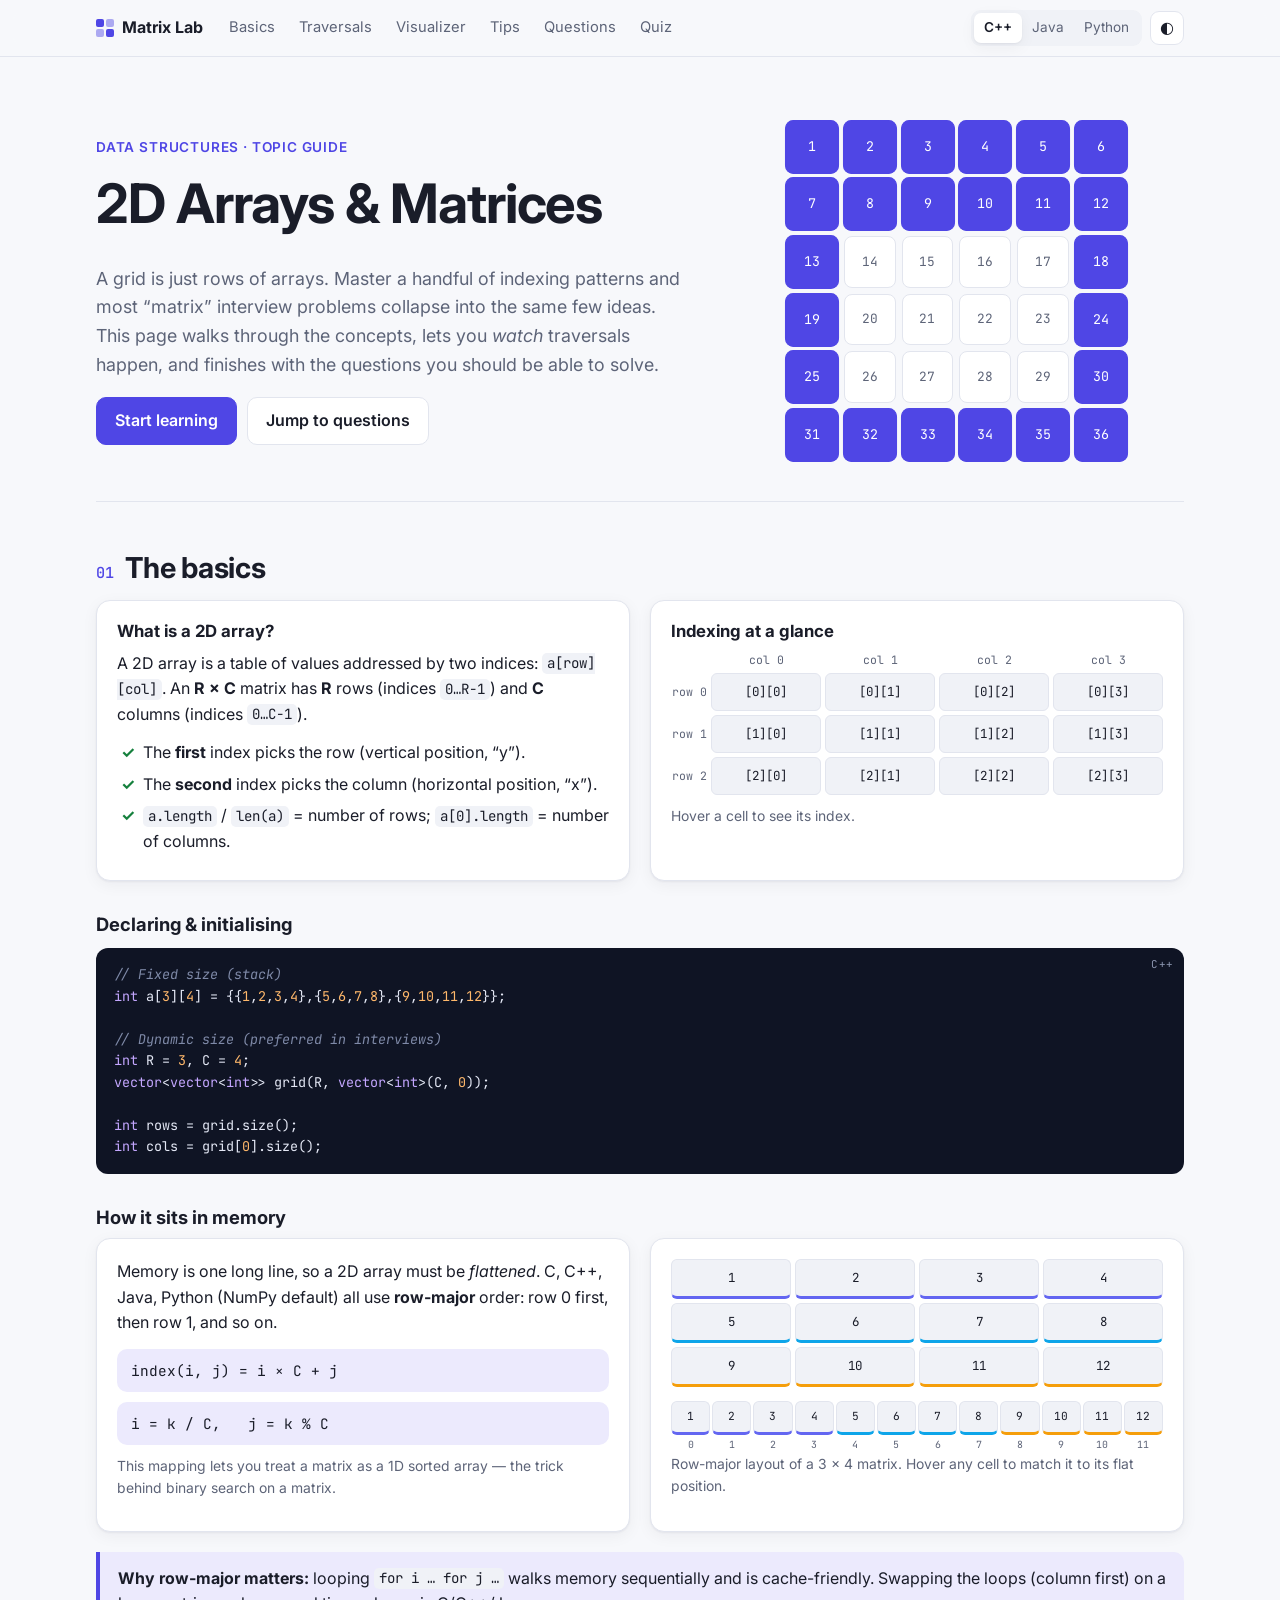
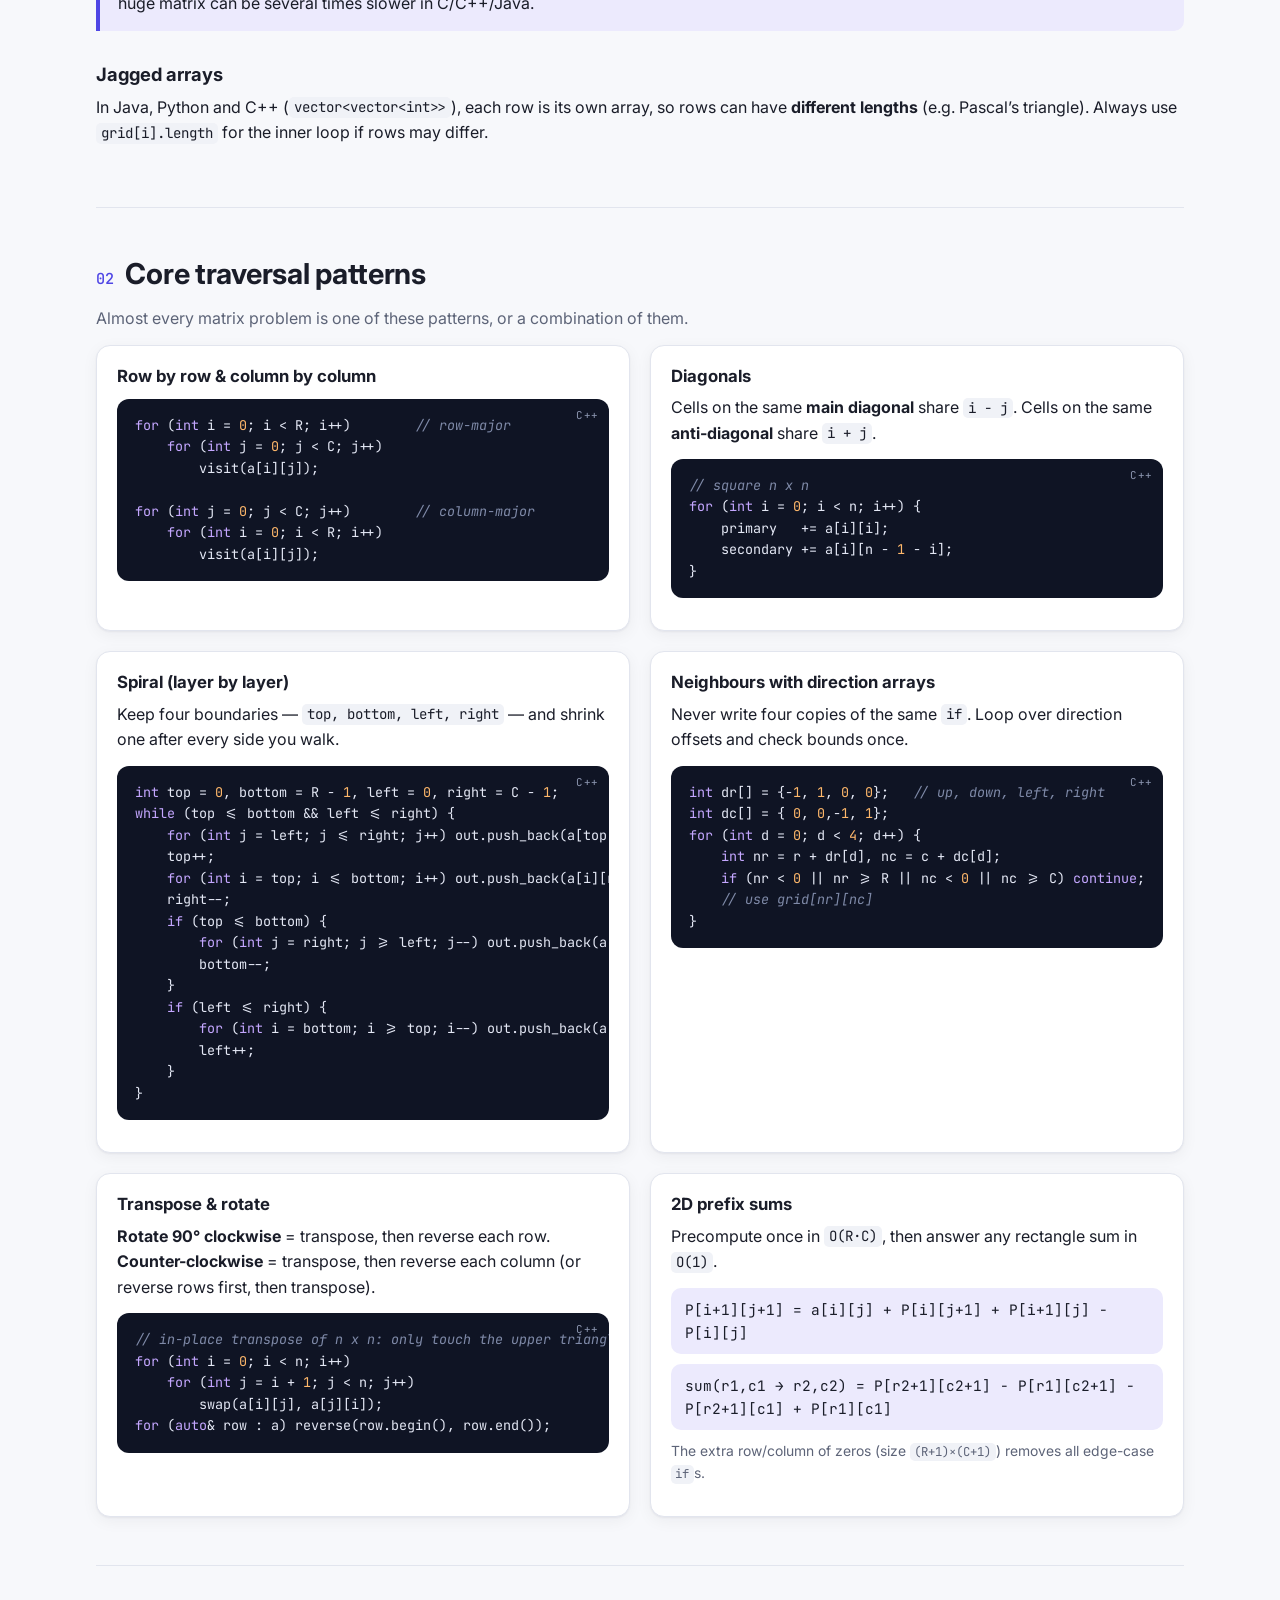
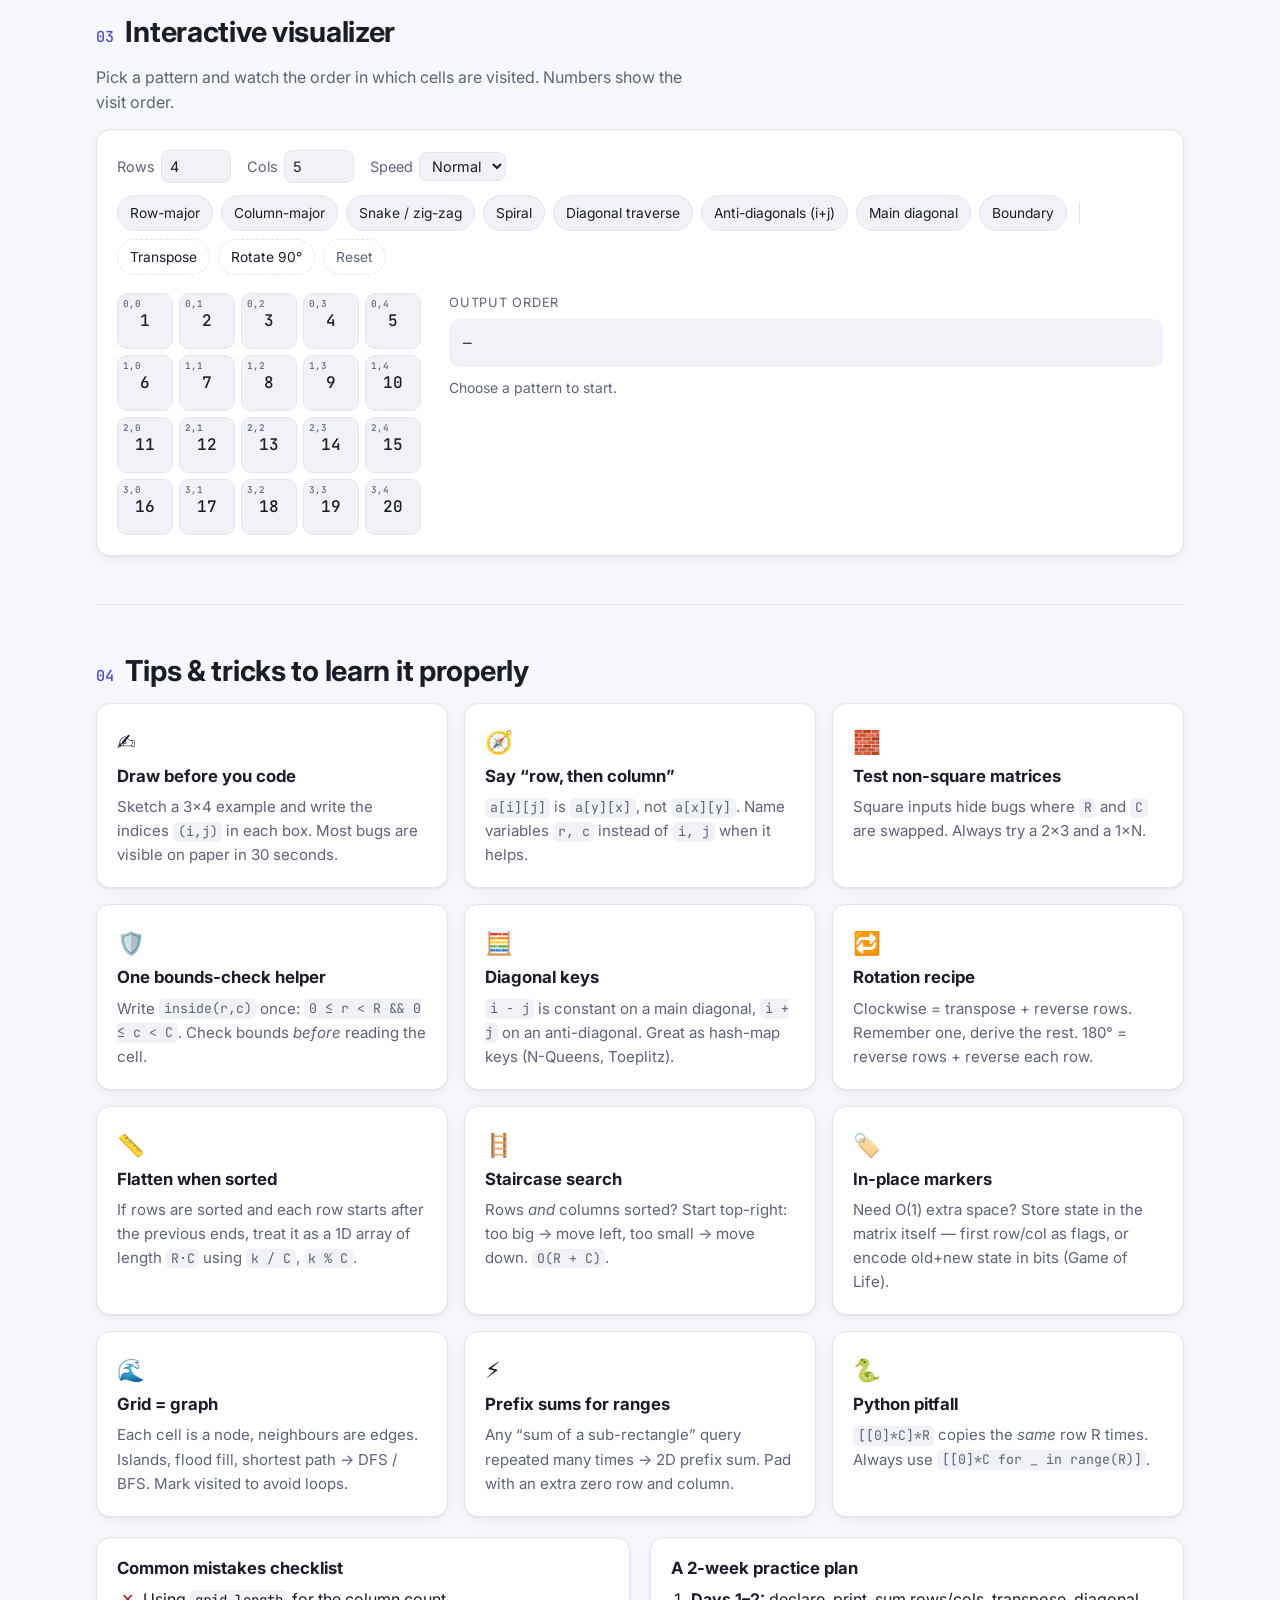
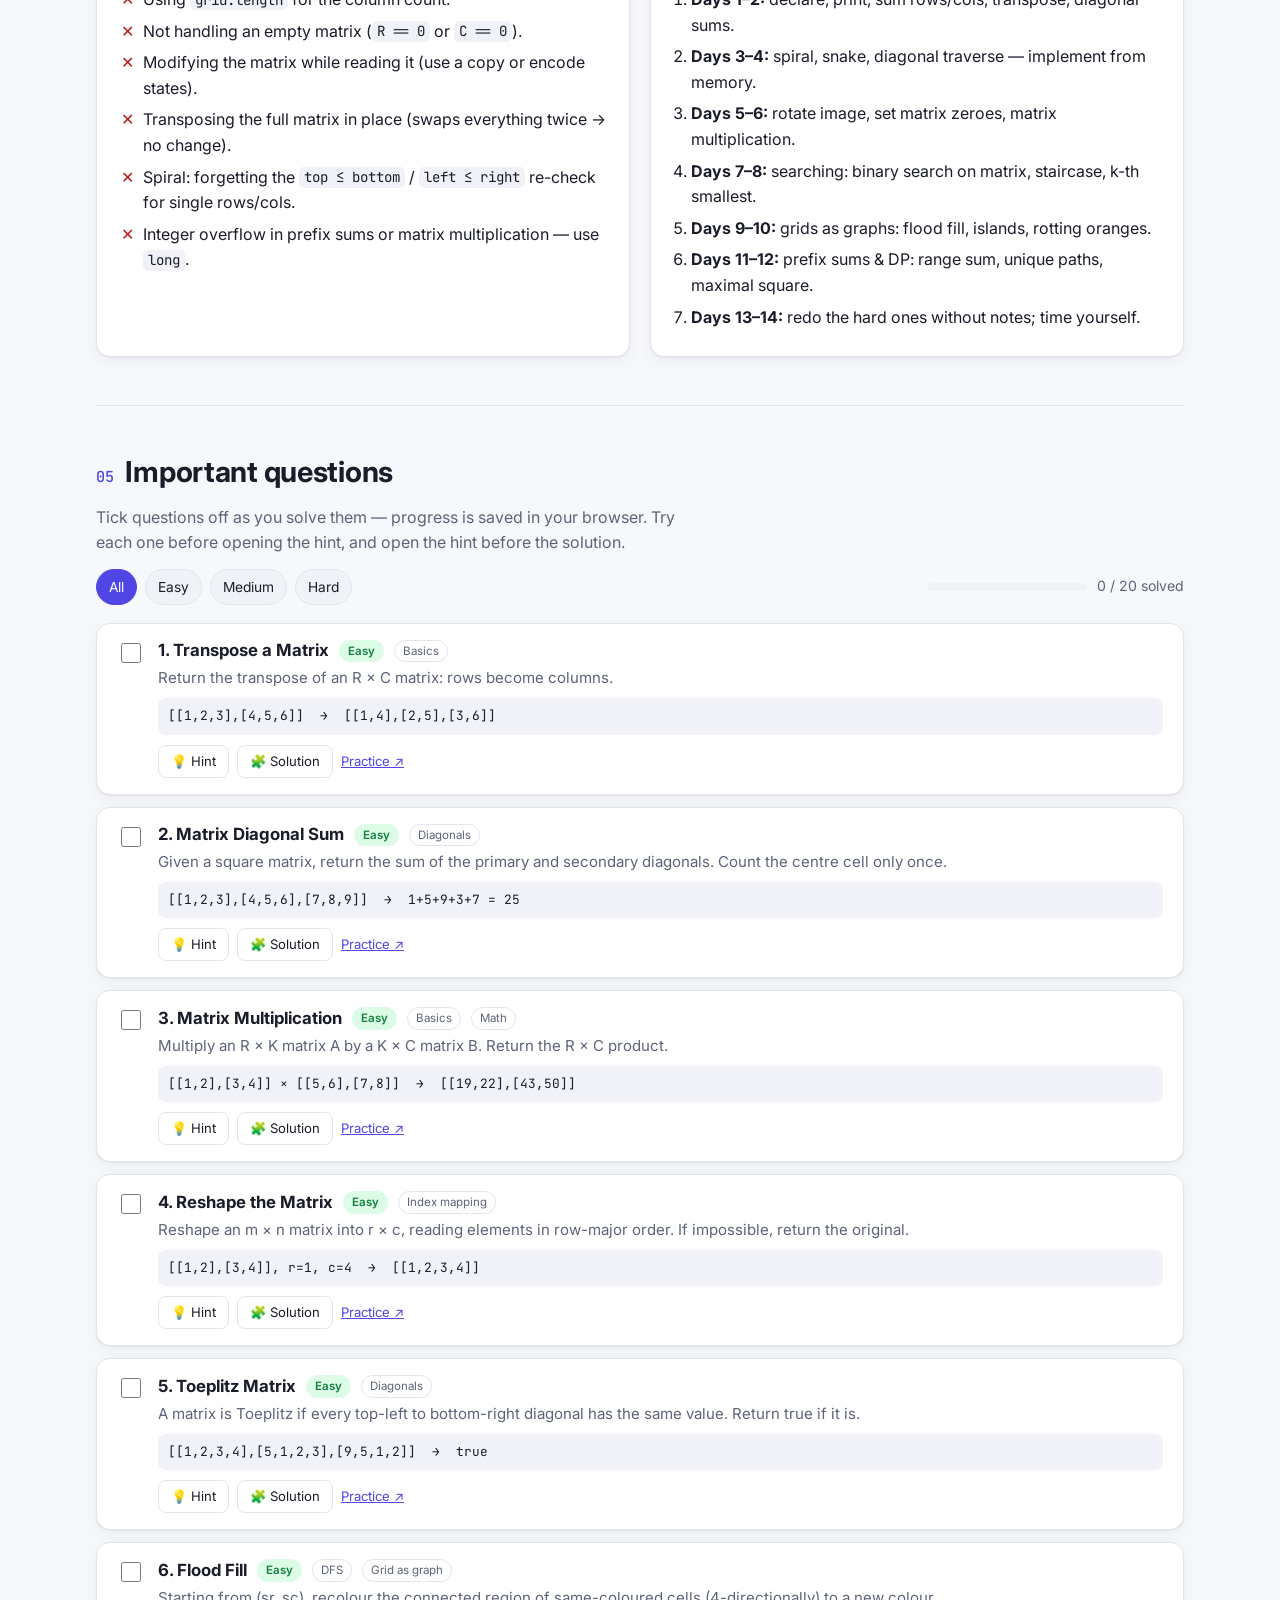
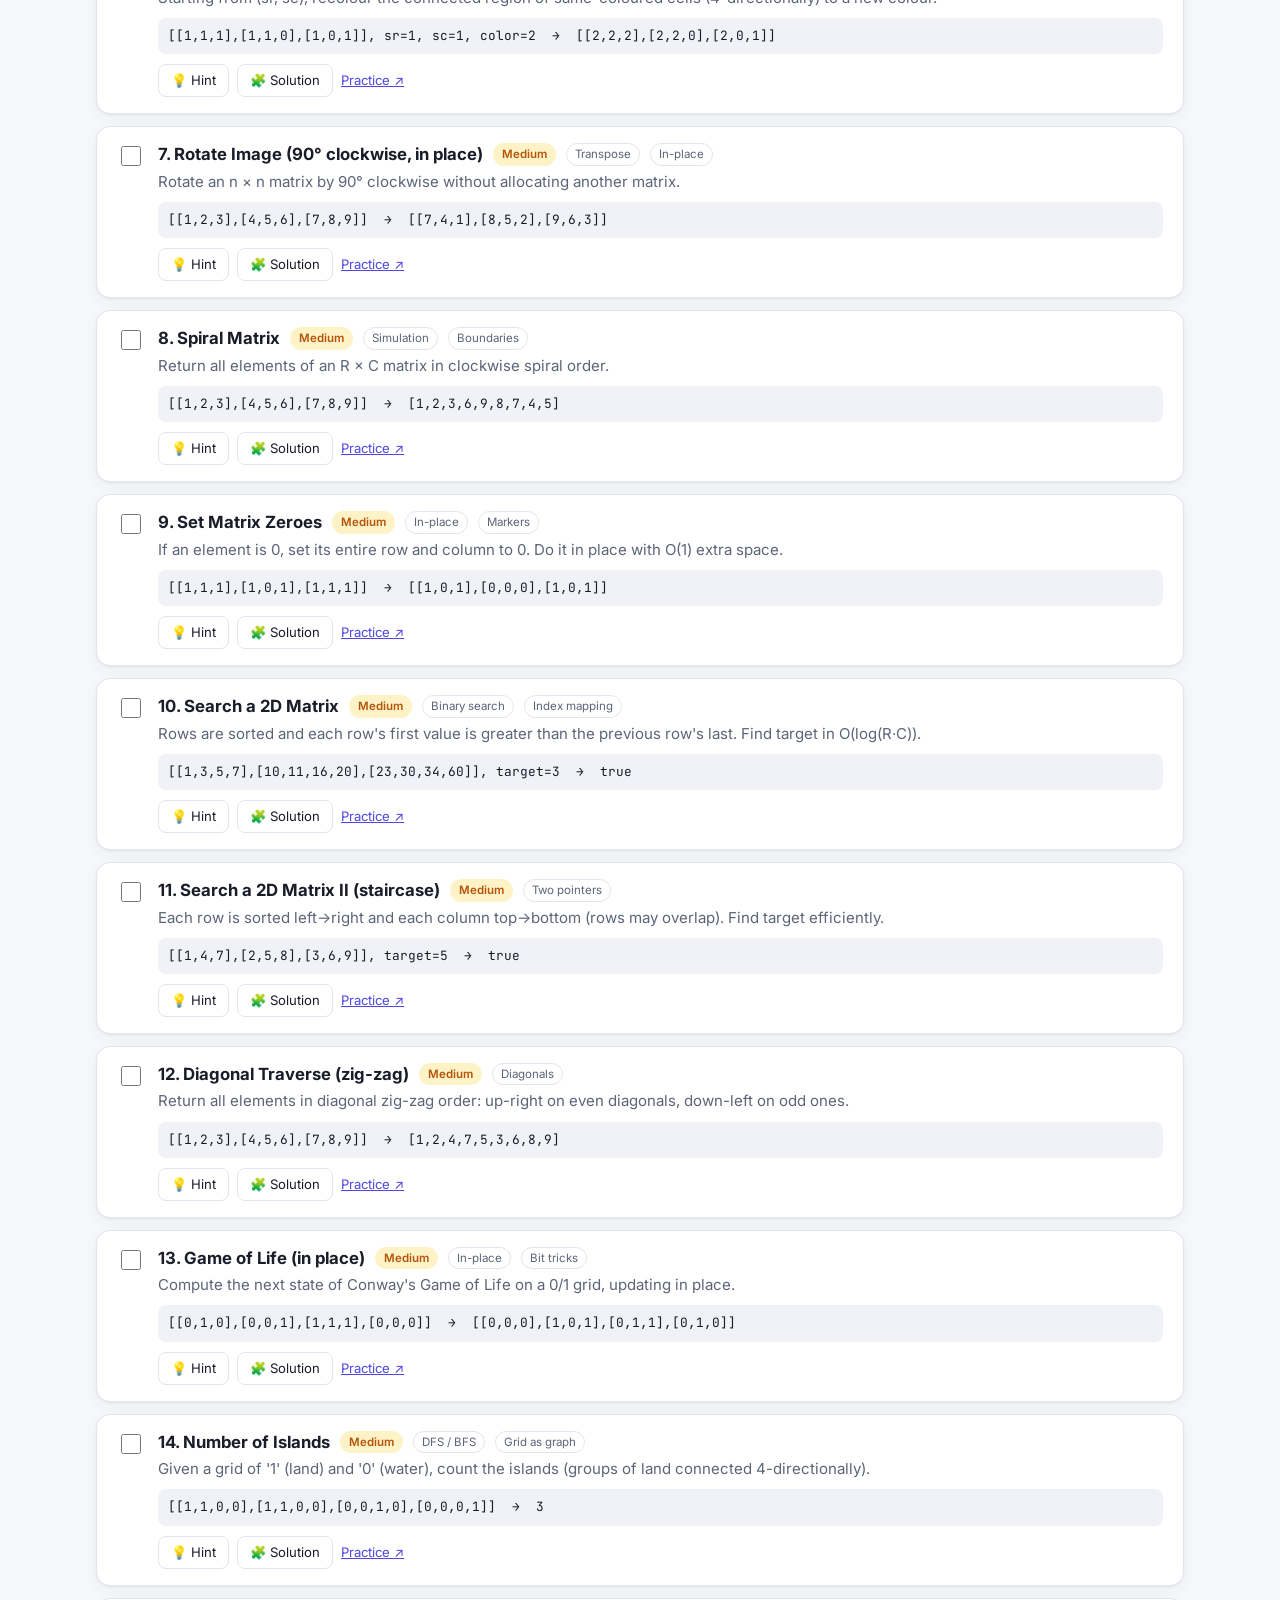
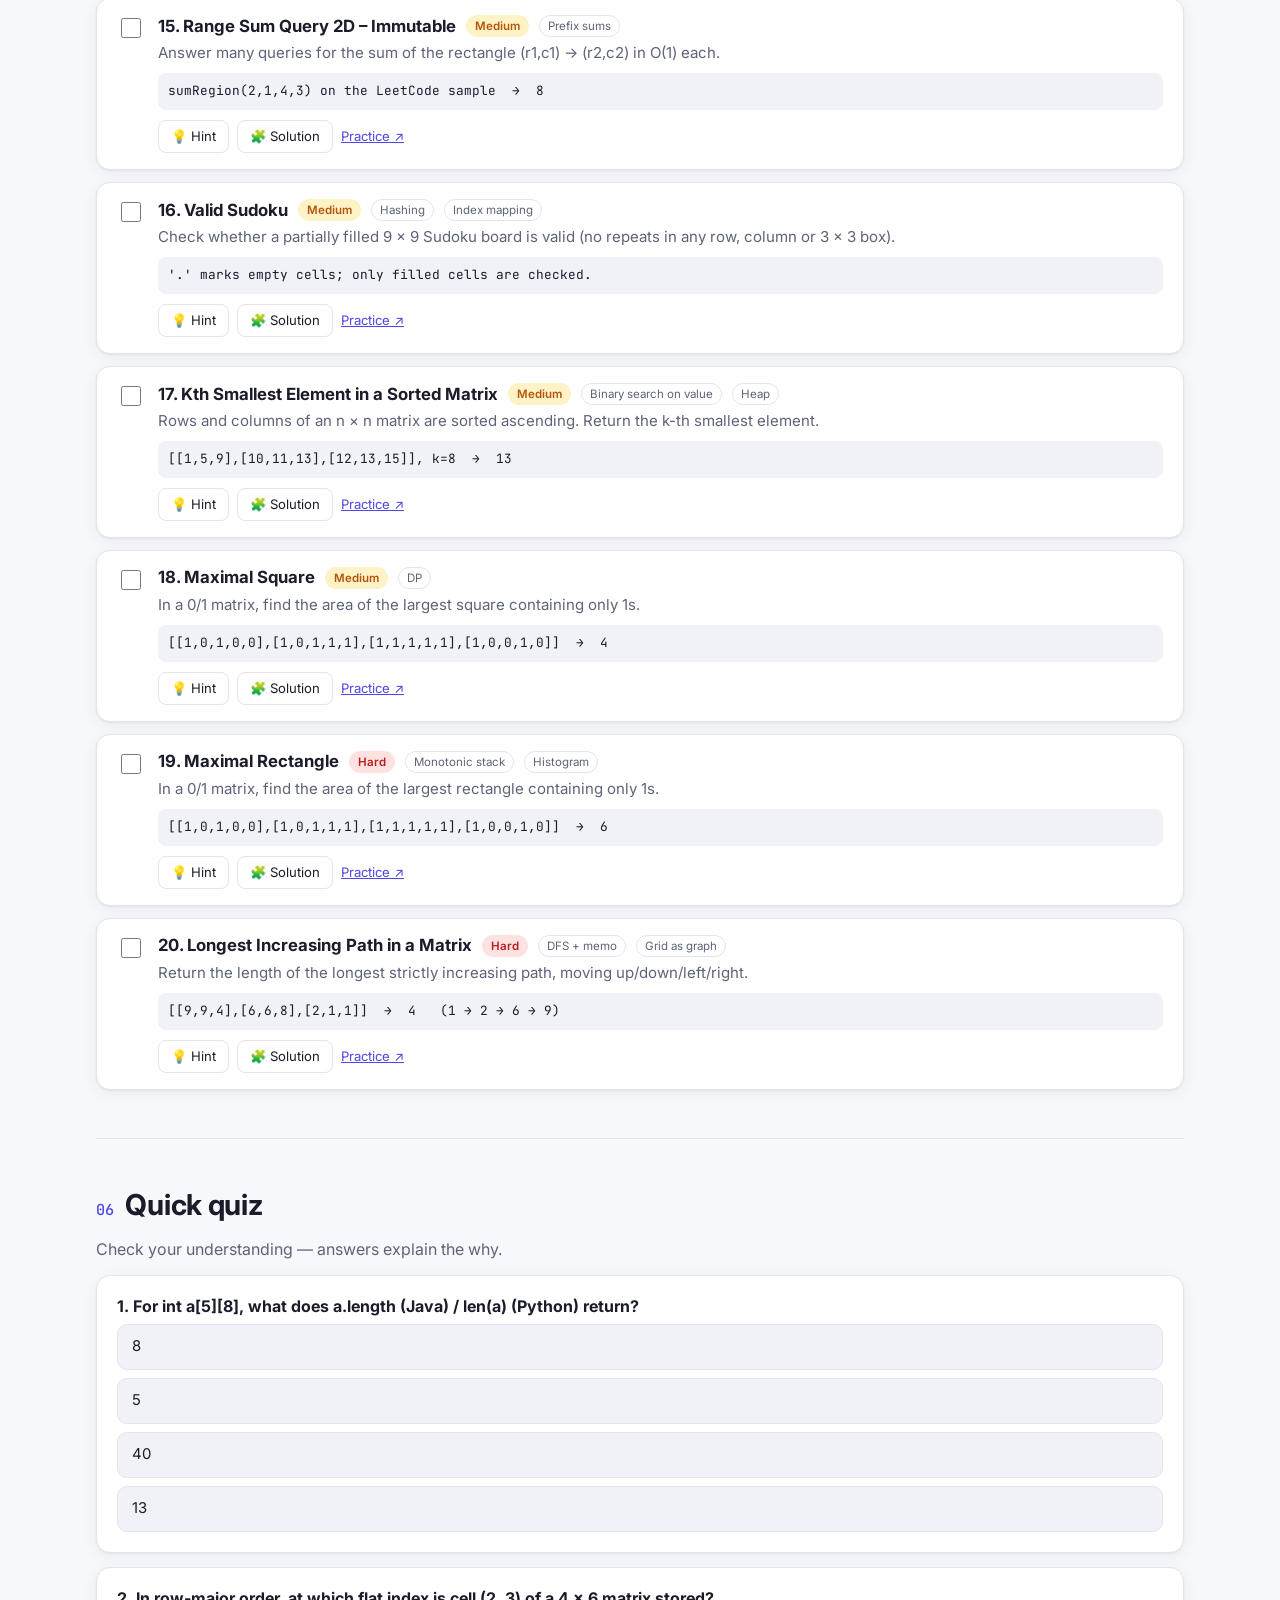
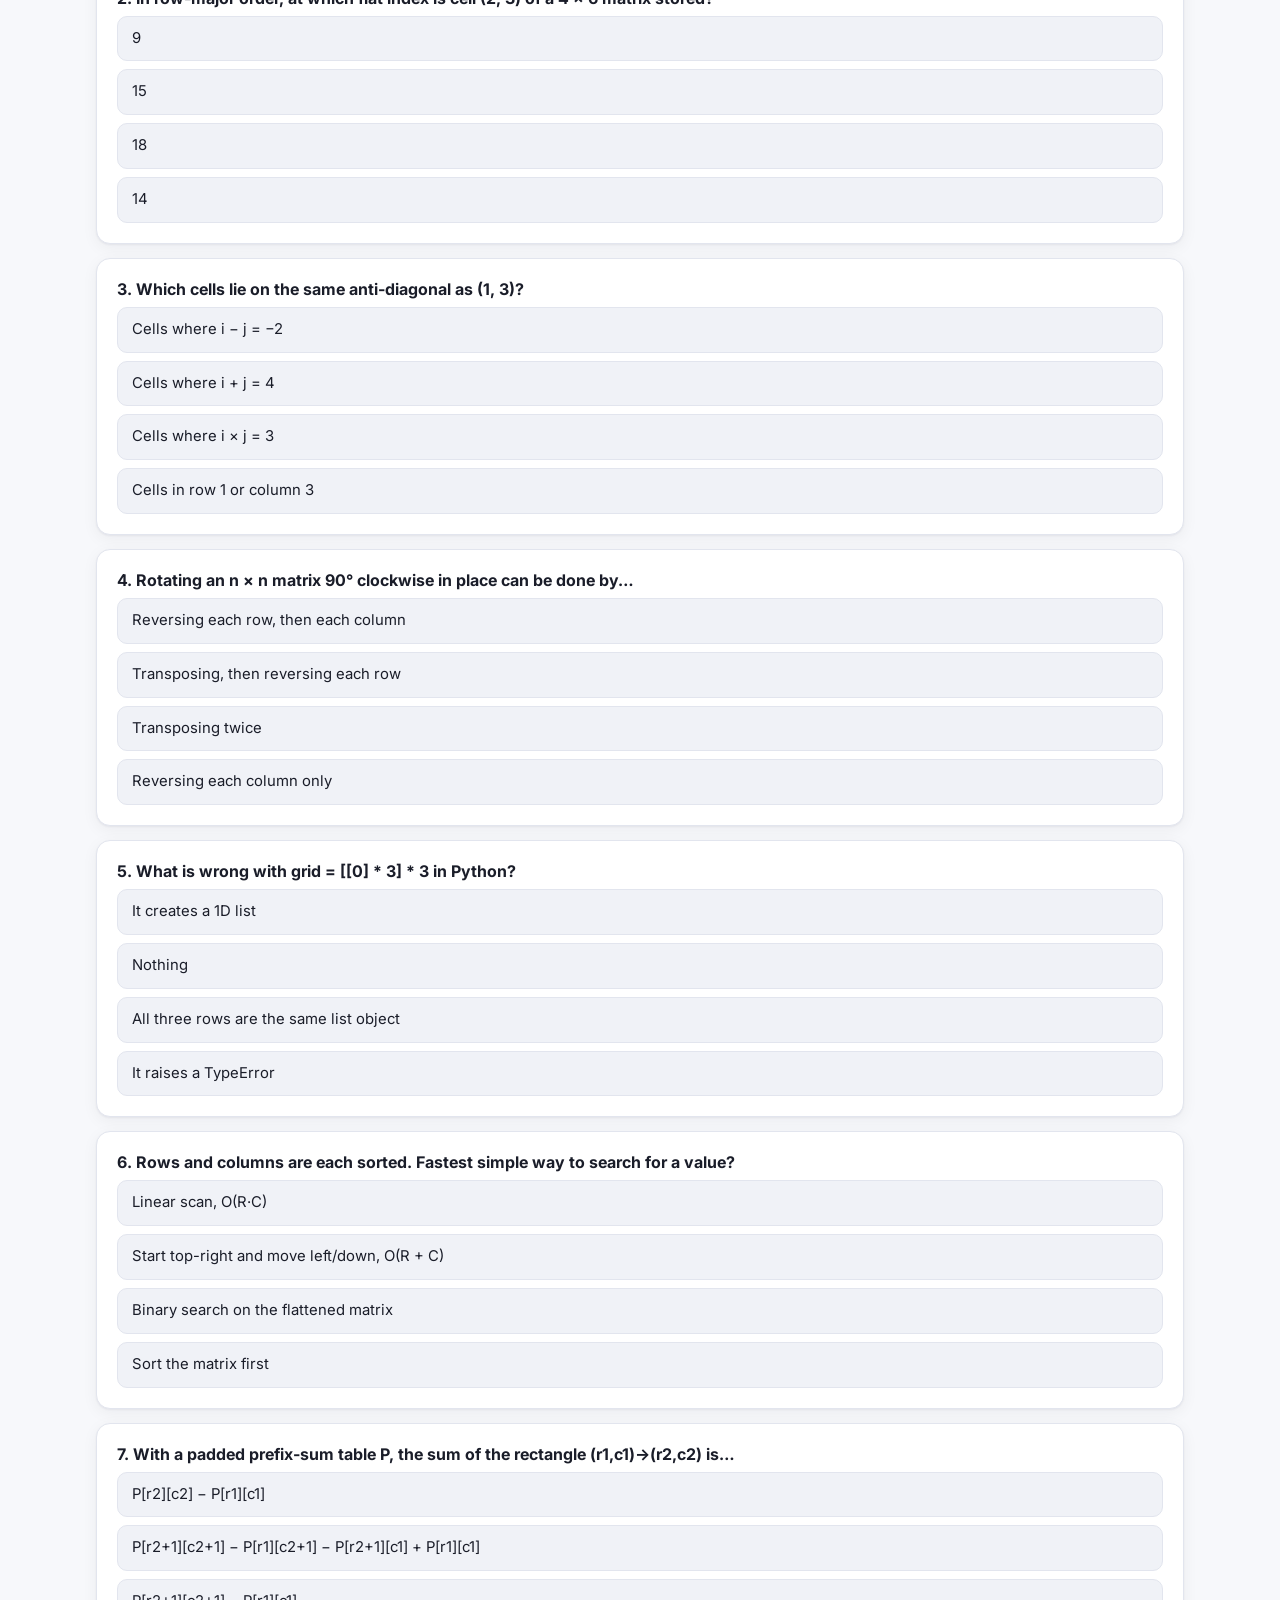
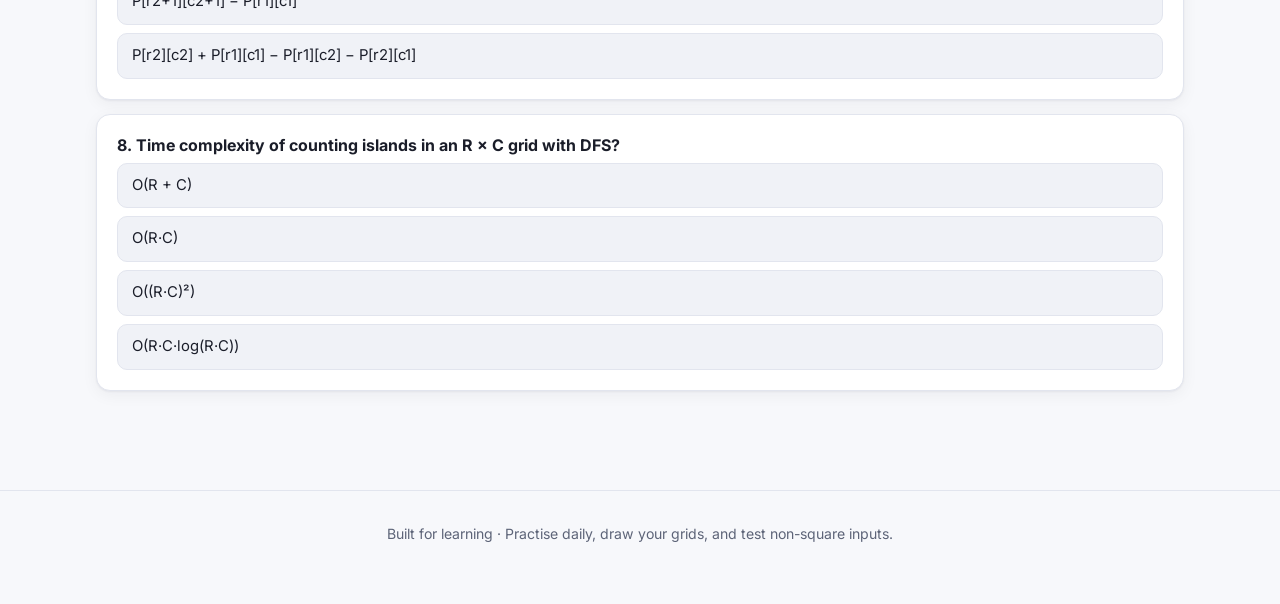
==== 2d-arrays/index.html @ 7aedc0f1 "Add 2D arrays & matrices learning site Static site with basics, traversal patterns, an interactive v" ====
<!doctype html>
<html lang="en">
<head>
  <meta charset="utf-8">
  <meta name="viewport" content="width=device-width, initial-scale=1">
  <title>2D Arrays & Matrices</title>
  <meta name="description" content="Learn 2D arrays and matrices: concepts, traversal patterns, an interactive visualizer, tips and tricks, and the most important interview questions with solutions.">
  <link rel="preconnect" href="https://fonts.googleapis.com">
  <link rel="preconnect" href="https://fonts.gstatic.com" crossorigin>
  <link href="https://fonts.googleapis.com/css2?family=Inter:wght@400;500;600;700&family=JetBrains+Mono:wght@400;500&display=swap" rel="stylesheet">
  <link rel="stylesheet" href="styles.css">
</head>
<body>
  <header class="topbar">
    <div class="topbar-inner">
      <a class="brand" href="#top">
        <span class="brand-grid" aria-hidden="true"><i></i><i></i><i></i><i></i></span>
        Matrix&nbsp;Lab
      </a>
      <nav class="nav" aria-label="Sections">
        <a href="#basics">Basics</a>
        <a href="#traversals">Traversals</a>
        <a href="#visualizer">Visualizer</a>
        <a href="#tips">Tips</a>
        <a href="#questions">Questions</a>
        <a href="#quiz">Quiz</a>
      </nav>
      <div class="controls">
        <div class="lang-switch" role="group" aria-label="Code language">
          <button data-lang="cpp" class="active">C++</button>
          <button data-lang="java">Java</button>
          <button data-lang="python">Python</button>
        </div>
        <button class="icon-btn" id="themeToggle" aria-label="Toggle dark mode" title="Toggle theme">◐</button>
      </div>
    </div>
  </header>

  <main id="top">
    <!-- HERO -->
    <section class="hero">
      <div class="hero-text">
        <p class="eyebrow">Data Structures · Topic Guide</p>
        <h1>2D Arrays &amp; Matrices</h1>
        <p class="lead">A grid is just rows of arrays. Master a handful of indexing patterns and
          most “matrix” interview problems collapse into the same few ideas. This page walks through the
          concepts, lets you <em>watch</em> traversals happen, and finishes with the questions you should be able to solve.</p>
        <div class="hero-cta">
          <a class="btn primary" href="#basics">Start learning</a>
          <a class="btn" href="#questions">Jump to questions</a>
        </div>
      </div>
      <div class="hero-matrix" aria-hidden="true" id="heroMatrix"></div>
    </section>

    <!-- BASICS -->
    <section id="basics" class="section">
      <h2><span class="num">01</span> The basics</h2>

      <div class="grid-2">
        <div class="card">
          <h3>What is a 2D array?</h3>
          <p>A 2D array is a table of values addressed by two indices: <code>a[row][col]</code>.
            An <strong>R × C</strong> matrix has <strong>R</strong> rows (indices <code>0…R-1</code>) and
            <strong>C</strong> columns (indices <code>0…C-1</code>).</p>
          <ul class="checks">
            <li>The <strong>first</strong> index picks the row (vertical position, “y”).</li>
            <li>The <strong>second</strong> index picks the column (horizontal position, “x”).</li>
            <li><code>a.length</code> / <code>len(a)</code> = number of rows; <code>a[0].length</code> = number of columns.</li>
          </ul>
        </div>
        <div class="card">
          <h3>Indexing at a glance</h3>
          <div class="index-demo" id="indexDemo"></div>
          <p class="muted small" id="indexDemoText">Hover a cell to see its index.</p>
        </div>
      </div>

      <h3 class="sub">Declaring &amp; initialising</h3>
      <div class="code" data-code>
<pre data-lang="cpp"><code>// Fixed size (stack)
int a[3][4] = {{1,2,3,4},{5,6,7,8},{9,10,11,12}};

// Dynamic size (preferred in interviews)
int R = 3, C = 4;
vector&lt;vector&lt;int&gt;&gt; grid(R, vector&lt;int&gt;(C, 0));

int rows = grid.size();
int cols = grid[0].size();</code></pre>
<pre data-lang="java"><code>// Fixed values
int[][] a = {{1,2,3,4},{5,6,7,8},{9,10,11,12}};

// Dynamic size — all cells start at 0
int R = 3, C = 4;
int[][] grid = new int[R][C];

int rows = grid.length;
int cols = grid[0].length;</code></pre>
<pre data-lang="python"><code># Fixed values
a = [[1, 2, 3, 4], [5, 6, 7, 8], [9, 10, 11, 12]]

# Dynamic size — use a comprehension!
R, C = 3, 4
grid = [[0] * C for _ in range(R)]

# WRONG: every row is the SAME list object
bad = [[0] * C] * R
bad[0][0] = 9   # changes column 0 of every row!

rows, cols = len(grid), len(grid[0])</code></pre>
      </div>

      <h3 class="sub">How it sits in memory</h3>
      <div class="grid-2">
        <div class="card">
          <p>Memory is one long line, so a 2D array must be <em>flattened</em>. C, C++, Java, Python (NumPy default)
            all use <strong>row-major</strong> order: row 0 first, then row 1, and so on.</p>
          <div class="formula">index(i, j) = i × C + j</div>
          <div class="formula">i = k / C, &nbsp; j = k % C</div>
          <p class="muted small">This mapping lets you treat a matrix as a 1D sorted array — the trick behind binary search on a matrix.</p>
        </div>
        <div class="card">
          <div class="flatten" id="flattenDemo"></div>
          <p class="muted small">Row-major layout of a 3 × 4 matrix. Hover any cell to match it to its flat position.</p>
        </div>
      </div>

      <div class="callout">
        <strong>Why row-major matters:</strong> looping <code>for i … for j …</code> walks memory sequentially and is
        cache-friendly. Swapping the loops (column first) on a huge matrix can be several times slower in C/C++/Java.
      </div>

      <h3 class="sub">Jagged arrays</h3>
      <p>In Java, Python and C++ (<code>vector&lt;vector&lt;int&gt;&gt;</code>), each row is its own array, so rows can have
        <strong>different lengths</strong> (e.g. Pascal’s triangle). Always use <code>grid[i].length</code> for the inner loop
        if rows may differ.</p>
    </section>

    <!-- TRAVERSALS -->
    <section id="traversals" class="section">
      <h2><span class="num">02</span> Core traversal patterns</h2>
      <p class="lead small-lead">Almost every matrix problem is one of these patterns, or a combination of them.</p>

      <div class="pattern-list">
        <article class="card pattern">
          <h3>Row by row &amp; column by column</h3>
          <div class="code" data-code>
<pre data-lang="cpp"><code>for (int i = 0; i &lt; R; i++)        // row-major
    for (int j = 0; j &lt; C; j++)
        visit(a[i][j]);

for (int j = 0; j &lt; C; j++)        // column-major
    for (int i = 0; i &lt; R; i++)
        visit(a[i][j]);</code></pre>
<pre data-lang="java"><code>for (int i = 0; i &lt; R; i++)        // row-major
    for (int j = 0; j &lt; C; j++)
        visit(a[i][j]);

for (int j = 0; j &lt; C; j++)        // column-major
    for (int i = 0; i &lt; R; i++)
        visit(a[i][j]);</code></pre>
<pre data-lang="python"><code>for i in range(R):          # row-major
    for j in range(C):
        visit(a[i][j])

for j in range(C):          # column-major
    for i in range(R):
        visit(a[i][j])</code></pre>
          </div>
        </article>

        <article class="card pattern">
          <h3>Diagonals</h3>
          <p>Cells on the same <strong>main diagonal</strong> share <code>i - j</code>. Cells on the same
            <strong>anti-diagonal</strong> share <code>i + j</code>.</p>
          <div class="code" data-code>
<pre data-lang="cpp"><code>// square n x n
for (int i = 0; i &lt; n; i++) {
    primary   += a[i][i];
    secondary += a[i][n - 1 - i];
}</code></pre>
<pre data-lang="java"><code>// square n x n
for (int i = 0; i &lt; n; i++) {
    primary   += a[i][i];
    secondary += a[i][n - 1 - i];
}</code></pre>
<pre data-lang="python"><code># square n x n
for i in range(n):
    primary   += a[i][i]
    secondary += a[i][n - 1 - i]</code></pre>
          </div>
        </article>

        <article class="card pattern">
          <h3>Spiral (layer by layer)</h3>
          <p>Keep four boundaries — <code>top, bottom, left, right</code> — and shrink one after every side you walk.</p>
          <div class="code" data-code>
<pre data-lang="cpp"><code>int top = 0, bottom = R - 1, left = 0, right = C - 1;
while (top &lt;= bottom &amp;&amp; left &lt;= right) {
    for (int j = left; j &lt;= right; j++) out.push_back(a[top][j]);
    top++;
    for (int i = top; i &lt;= bottom; i++) out.push_back(a[i][right]);
    right--;
    if (top &lt;= bottom) {
        for (int j = right; j &gt;= left; j--) out.push_back(a[bottom][j]);
        bottom--;
    }
    if (left &lt;= right) {
        for (int i = bottom; i &gt;= top; i--) out.push_back(a[i][left]);
        left++;
    }
}</code></pre>
<pre data-lang="java"><code>int top = 0, bottom = R - 1, left = 0, right = C - 1;
while (top &lt;= bottom &amp;&amp; left &lt;= right) {
    for (int j = left; j &lt;= right; j++) out.add(a[top][j]);
    top++;
    for (int i = top; i &lt;= bottom; i++) out.add(a[i][right]);
    right--;
    if (top &lt;= bottom) {
        for (int j = right; j &gt;= left; j--) out.add(a[bottom][j]);
        bottom--;
    }
    if (left &lt;= right) {
        for (int i = bottom; i &gt;= top; i--) out.add(a[i][left]);
        left++;
    }
}</code></pre>
<pre data-lang="python"><code>top, bottom, left, right = 0, R - 1, 0, C - 1
while top &lt;= bottom and left &lt;= right:
    for j in range(left, right + 1): out.append(a[top][j])
    top += 1
    for i in range(top, bottom + 1): out.append(a[i][right])
    right -= 1
    if top &lt;= bottom:
        for j in range(right, left - 1, -1): out.append(a[bottom][j])
        bottom -= 1
    if left &lt;= right:
        for i in range(bottom, top - 1, -1): out.append(a[i][left])
        left += 1</code></pre>
          </div>
        </article>

        <article class="card pattern">
          <h3>Neighbours with direction arrays</h3>
          <p>Never write four copies of the same <code>if</code>. Loop over direction offsets and check bounds once.</p>
          <div class="code" data-code>
<pre data-lang="cpp"><code>int dr[] = {-1, 1, 0, 0};   // up, down, left, right
int dc[] = { 0, 0,-1, 1};
for (int d = 0; d &lt; 4; d++) {
    int nr = r + dr[d], nc = c + dc[d];
    if (nr &lt; 0 || nr &gt;= R || nc &lt; 0 || nc &gt;= C) continue;
    // use grid[nr][nc]
}</code></pre>
<pre data-lang="java"><code>int[][] dirs = {{-1,0},{1,0},{0,-1},{0,1}};
for (int[] d : dirs) {
    int nr = r + d[0], nc = c + d[1];
    if (nr &lt; 0 || nr &gt;= R || nc &lt; 0 || nc &gt;= C) continue;
    // use grid[nr][nc]
}</code></pre>
<pre data-lang="python"><code>DIRS = [(-1, 0), (1, 0), (0, -1), (0, 1)]
for dr, dc in DIRS:
    nr, nc = r + dr, c + dc
    if 0 &lt;= nr &lt; R and 0 &lt;= nc &lt; C:
        ...  # use grid[nr][nc]</code></pre>
          </div>
        </article>

        <article class="card pattern">
          <h3>Transpose &amp; rotate</h3>
          <p><strong>Rotate 90° clockwise</strong> = transpose, then reverse each row.
            <strong>Counter-clockwise</strong> = transpose, then reverse each column (or reverse rows first, then transpose).</p>
          <div class="code" data-code>
<pre data-lang="cpp"><code>// in-place transpose of n x n: only touch the upper triangle
for (int i = 0; i &lt; n; i++)
    for (int j = i + 1; j &lt; n; j++)
        swap(a[i][j], a[j][i]);
for (auto&amp; row : a) reverse(row.begin(), row.end());</code></pre>
<pre data-lang="java"><code>// in-place transpose of n x n: only touch the upper triangle
for (int i = 0; i &lt; n; i++)
    for (int j = i + 1; j &lt; n; j++) {
        int t = a[i][j]; a[i][j] = a[j][i]; a[j][i] = t;
    }
for (int[] row : a)
    for (int l = 0, r = n - 1; l &lt; r; l++, r--) {
        int t = row[l]; row[l] = row[r]; row[r] = t;
    }</code></pre>
<pre data-lang="python"><code># in-place transpose of n x n: only touch the upper triangle
for i in range(n):
    for j in range(i + 1, n):
        a[i][j], a[j][i] = a[j][i], a[i][j]
for row in a:
    row.reverse()

# one-liner (new matrix): list(zip(*a[::-1]))</code></pre>
          </div>
        </article>

        <article class="card pattern">
          <h3>2D prefix sums</h3>
          <p>Precompute once in <code>O(R·C)</code>, then answer any rectangle sum in <code>O(1)</code>.</p>
          <div class="formula">P[i+1][j+1] = a[i][j] + P[i][j+1] + P[i+1][j] − P[i][j]</div>
          <div class="formula">sum(r1,c1 → r2,c2) = P[r2+1][c2+1] − P[r1][c2+1] − P[r2+1][c1] + P[r1][c1]</div>
          <p class="muted small">The extra row/column of zeros (size <code>(R+1)×(C+1)</code>) removes all edge-case <code>if</code>s.</p>
        </article>
      </div>
    </section>

    <!-- VISUALIZER -->
    <section id="visualizer" class="section">
      <h2><span class="num">03</span> Interactive visualizer</h2>
      <p class="lead small-lead">Pick a pattern and watch the order in which cells are visited. Numbers show the visit order.</p>

      <div class="viz card">
        <div class="viz-controls">
          <label>Rows <input type="number" id="vizRows" min="1" max="8" value="4"></label>
          <label>Cols <input type="number" id="vizCols" min="1" max="8" value="5"></label>
          <label>Speed
            <select id="vizSpeed">
              <option value="500">Slow</option>
              <option value="250" selected>Normal</option>
              <option value="90">Fast</option>
            </select>
          </label>
        </div>
        <div class="viz-buttons" id="vizButtons">
          <button data-pattern="row">Row-major</button>
          <button data-pattern="col">Column-major</button>
          <button data-pattern="snake">Snake / zig-zag</button>
          <button data-pattern="spiral">Spiral</button>
          <button data-pattern="diag">Diagonal traverse</button>
          <button data-pattern="anti">Anti-diagonals (i+j)</button>
          <button data-pattern="main">Main diagonal</button>
          <button data-pattern="border">Boundary</button>
          <span class="divider"></span>
          <button data-op="transpose" class="op">Transpose</button>
          <button data-op="rotate" class="op">Rotate 90°</button>
          <button data-op="reset" class="op ghost">Reset</button>
        </div>
        <div class="viz-stage">
          <div class="viz-grid" id="vizGrid"></div>
          <div class="viz-side">
            <div class="viz-out-label">Output order</div>
            <div class="viz-out" id="vizOut">—</div>
            <p class="muted small" id="vizNote">Choose a pattern to start.</p>
          </div>
        </div>
      </div>
    </section>

    <!-- TIPS -->
    <section id="tips" class="section">
      <h2><span class="num">04</span> Tips &amp; tricks to learn it properly</h2>

      <div class="tips">
        <div class="tip card"><div class="tip-ico">✍️</div><h3>Draw before you code</h3>
          <p>Sketch a 3×4 example and write the indices <code>(i,j)</code> in each box. Most bugs are visible on paper in 30 seconds.</p></div>
        <div class="tip card"><div class="tip-ico">🧭</div><h3>Say “row, then column”</h3>
          <p><code>a[i][j]</code> is <code>a[y][x]</code>, not <code>a[x][y]</code>. Name variables <code>r, c</code> instead of <code>i, j</code> when it helps.</p></div>
        <div class="tip card"><div class="tip-ico">🧱</div><h3>Test non-square matrices</h3>
          <p>Square inputs hide bugs where <code>R</code> and <code>C</code> are swapped. Always try a 2×3 and a 1×N.</p></div>
        <div class="tip card"><div class="tip-ico">🛡️</div><h3>One bounds-check helper</h3>
          <p>Write <code>inside(r,c)</code> once: <code>0 ≤ r &lt; R &amp;&amp; 0 ≤ c &lt; C</code>. Check bounds <em>before</em> reading the cell.</p></div>
        <div class="tip card"><div class="tip-ico">🧮</div><h3>Diagonal keys</h3>
          <p><code>i − j</code> is constant on a main diagonal, <code>i + j</code> on an anti-diagonal. Great as hash-map keys (N-Queens, Toeplitz).</p></div>
        <div class="tip card"><div class="tip-ico">🔁</div><h3>Rotation recipe</h3>
          <p>Clockwise = transpose + reverse rows. Remember one, derive the rest. 180° = reverse rows + reverse each row.</p></div>
        <div class="tip card"><div class="tip-ico">📏</div><h3>Flatten when sorted</h3>
          <p>If rows are sorted and each row starts after the previous ends, treat it as a 1D array of length <code>R·C</code> using <code>k / C</code>, <code>k % C</code>.</p></div>
        <div class="tip card"><div class="tip-ico">🪜</div><h3>Staircase search</h3>
          <p>Rows <em>and</em> columns sorted? Start top-right: too big → move left, too small → move down. <code>O(R + C)</code>.</p></div>
        <div class="tip card"><div class="tip-ico">🏷️</div><h3>In-place markers</h3>
          <p>Need O(1) extra space? Store state in the matrix itself — first row/col as flags, or encode old+new state in bits (Game of Life).</p></div>
        <div class="tip card"><div class="tip-ico">🌊</div><h3>Grid = graph</h3>
          <p>Each cell is a node, neighbours are edges. Islands, flood fill, shortest path → DFS / BFS. Mark visited to avoid loops.</p></div>
        <div class="tip card"><div class="tip-ico">⚡</div><h3>Prefix sums for ranges</h3>
          <p>Any “sum of a sub-rectangle” query repeated many times → 2D prefix sum. Pad with an extra zero row and column.</p></div>
        <div class="tip card"><div class="tip-ico">🐍</div><h3>Python pitfall</h3>
          <p><code>[[0]*C]*R</code> copies the <em>same</em> row R times. Always use <code>[[0]*C for _ in range(R)]</code>.</p></div>
      </div>

      <div class="grid-2 mt">
        <div class="card">
          <h3>Common mistakes checklist</h3>
          <ul class="crosses">
            <li>Using <code>grid.length</code> for the column count.</li>
            <li>Not handling an empty matrix (<code>R == 0</code> or <code>C == 0</code>).</li>
            <li>Modifying the matrix while reading it (use a copy or encode states).</li>
            <li>Transposing the full matrix in place (swaps everything twice → no change).</li>
            <li>Spiral: forgetting the <code>top ≤ bottom</code> / <code>left ≤ right</code> re-check for single rows/cols.</li>
            <li>Integer overflow in prefix sums or matrix multiplication — use <code>long</code>.</li>
          </ul>
        </div>
        <div class="card">
          <h3>A 2-week practice plan</h3>
          <ol class="plan">
            <li><strong>Days 1–2:</strong> declare, print, sum rows/cols, transpose, diagonal sums.</li>
            <li><strong>Days 3–4:</strong> spiral, snake, diagonal traverse — implement from memory.</li>
            <li><strong>Days 5–6:</strong> rotate image, set matrix zeroes, matrix multiplication.</li>
            <li><strong>Days 7–8:</strong> searching: binary search on matrix, staircase, k-th smallest.</li>
            <li><strong>Days 9–10:</strong> grids as graphs: flood fill, islands, rotting oranges.</li>
            <li><strong>Days 11–12:</strong> prefix sums &amp; DP: range sum, unique paths, maximal square.</li>
            <li><strong>Days 13–14:</strong> redo the hard ones without notes; time yourself.</li>
          </ol>
        </div>
      </div>
    </section>

    <!-- QUESTIONS -->
    <section id="questions" class="section">
      <h2><span class="num">05</span> Important questions</h2>
      <p class="lead small-lead">Tick questions off as you solve them — progress is saved in your browser. Try each one before opening the hint, and open the hint before the solution.</p>

      <div class="q-toolbar">
        <div class="filters" role="group" aria-label="Filter by difficulty">
          <button class="chip active" data-filter="all">All</button>
          <button class="chip" data-filter="easy">Easy</button>
          <button class="chip" data-filter="medium">Medium</button>
          <button class="chip" data-filter="hard">Hard</button>
        </div>
        <div class="progress">
          <div class="progress-bar"><span id="progressFill"></span></div>
          <span id="progressText">0 / 0 solved</span>
        </div>
      </div>

      <div id="questionList" class="q-list"></div>
    </section>

    <!-- QUIZ -->
    <section id="quiz" class="section">
      <h2><span class="num">06</span> Quick quiz</h2>
      <p class="lead small-lead">Check your understanding — answers explain the why.</p>
      <div id="quizBox" class="quiz"></div>
    </section>
  </main>

  <footer class="footer">
    <p>Built for learning · Practise daily, draw your grids, and test non-square inputs.</p>
  </footer>

  <script src="questions.js"></script>
  <script src="script.js"></script>
</body>
</html>
---- 2d-arrays/styles.css ----
:root {
  --bg: #f7f8fb;
  --surface: #ffffff;
  --surface-2: #f0f2f7;
  --text: #1a1d29;
  --muted: #5d6478;
  --border: #e2e5ee;
  --accent: #4f46e5;
  --accent-soft: #eceafd;
  --accent-text: #ffffff;
  --code-bg: #0f1424;
  --code-text: #e4e8f5;
  --easy: #15803d;
  --easy-soft: #dcfce7;
  --medium: #b45309;
  --medium-soft: #fef3c7;
  --hard: #b91c1c;
  --hard-soft: #fee2e2;
  --visit: #4f46e5;
  --visit-soft: #c7d2fe;
  --shadow: 0 1px 2px rgba(20, 24, 40, .05), 0 4px 16px rgba(20, 24, 40, .05);
  --radius: 14px;
  --mono: "JetBrains Mono", ui-monospace, SFMono-Regular, Menlo, monospace;
}

@media (prefers-color-scheme: dark) {
  :root:not([data-theme="light"]) {
    --bg: #0d1017;
    --surface: #151a24;
    --surface-2: #1c2230;
    --text: #e7eaf2;
    --muted: #9aa2b6;
    --border: #262d3d;
    --accent: #8b85ff;
    --accent-soft: #24234a;
    --accent-text: #0d1017;
    --code-bg: #0a0d14;
    --code-text: #dfe4f2;
    --easy: #4ade80;
    --easy-soft: #12301f;
    --medium: #fbbf24;
    --medium-soft: #33270c;
    --hard: #f87171;
    --hard-soft: #3a1515;
    --visit: #8b85ff;
    --visit-soft: #2e2c66;
    --shadow: none;
  }
}

:root[data-theme="dark"] {
  --bg: #0d1017;
  --surface: #151a24;
  --surface-2: #1c2230;
  --text: #e7eaf2;
  --muted: #9aa2b6;
  --border: #262d3d;
  --accent: #8b85ff;
  --accent-soft: #24234a;
  --accent-text: #0d1017;
  --code-bg: #0a0d14;
  --code-text: #dfe4f2;
  --easy: #4ade80;
  --easy-soft: #12301f;
  --medium: #fbbf24;
  --medium-soft: #33270c;
  --hard: #f87171;
  --hard-soft: #3a1515;
  --visit: #8b85ff;
  --visit-soft: #2e2c66;
  --shadow: none;
}

* { box-sizing: border-box; }
html { scroll-behavior: smooth; scroll-padding-top: 80px; }
body {
  margin: 0;
  background: var(--bg);
  color: var(--text);
  font: 16px/1.6 Inter, system-ui, -apple-system, Segoe UI, Roboto, sans-serif;
  -webkit-font-smoothing: antialiased;
}
a { color: var(--accent); }
code {
  font-family: var(--mono);
  font-size: .88em;
  background: var(--surface-2);
  padding: .1em .35em;
  border-radius: 5px;
}
h1, h2, h3 { line-height: 1.25; margin: 0 0 .5em; }
p { margin: 0 0 .8em; }
.muted { color: var(--muted); }
.small { font-size: .87rem; }
.mt { margin-top: 20px; }

/* ---------- top bar ---------- */
.topbar {
  position: sticky; top: 0; z-index: 20;
  background: color-mix(in srgb, var(--bg) 85%, transparent);
  backdrop-filter: blur(10px);
  border-bottom: 1px solid var(--border);
}
.topbar-inner {
  max-width: 1120px; margin: 0 auto; padding: 10px 16px;
  display: flex; align-items: center; gap: 16px; flex-wrap: wrap;
}
.brand { display: flex; align-items: center; gap: 8px; font-weight: 700; color: var(--text); text-decoration: none; }
.brand-grid { display: grid; grid-template-columns: repeat(2, 8px); gap: 2px; }
.brand-grid i { width: 8px; height: 8px; border-radius: 2px; background: var(--accent); }
.brand-grid i:nth-child(2), .brand-grid i:nth-child(3) { opacity: .45; }
.nav { display: flex; gap: 4px; flex: 1; overflow-x: auto; }
.nav a {
  color: var(--muted); text-decoration: none; padding: 6px 10px; border-radius: 8px;
  font-size: .92rem; white-space: nowrap;
}
.nav a:hover { color: var(--text); background: var(--surface-2); }
.controls { display: flex; gap: 8px; align-items: center; }
.lang-switch { display: flex; background: var(--surface-2); border-radius: 9px; padding: 3px; }
.lang-switch button {
  border: 0; background: none; color: var(--muted); font: inherit; font-size: .85rem;
  padding: 4px 10px; border-radius: 7px; cursor: pointer;
}
.lang-switch button.active { background: var(--surface); color: var(--text); box-shadow: var(--shadow); font-weight: 600; }
.icon-btn {
  border: 1px solid var(--border); background: var(--surface); color: var(--text);
  width: 34px; height: 34px; border-radius: 9px; cursor: pointer; font-size: 1rem;
}

main { max-width: 1120px; margin: 0 auto; padding: 0 16px; }

/* ---------- hero ---------- */
.hero {
  display: grid; grid-template-columns: 1.3fr 1fr; gap: 40px; align-items: center;
  padding: 64px 0 40px;
}
.eyebrow { color: var(--accent); font-weight: 600; font-size: .85rem; letter-spacing: .06em; text-transform: uppercase; }
.hero h1 { font-size: clamp(2.2rem, 5vw, 3.4rem); letter-spacing: -.02em; }
.lead { font-size: 1.12rem; color: var(--muted); max-width: 60ch; }
.small-lead { font-size: 1rem; }
.hero-cta { display: flex; gap: 10px; flex-wrap: wrap; margin-top: 18px; }
.btn {
  display: inline-block; padding: 10px 18px; border-radius: 10px; text-decoration: none;
  border: 1px solid var(--border); color: var(--text); background: var(--surface); font-weight: 600;
}
.btn.primary { background: var(--accent); color: var(--accent-text); border-color: var(--accent); }
.hero-matrix {
  display: grid; grid-template-columns: repeat(6, 1fr); gap: 6px;
  max-width: 340px; justify-self: center; width: 100%;
}
.hero-matrix span {
  aspect-ratio: 1; border-radius: 8px; background: var(--surface);
  border: 1px solid var(--border); display: grid; place-items: center;
  font-family: var(--mono); font-size: .8rem; color: var(--muted);
  transition: background .4s, color .4s, transform .4s;
}
.hero-matrix span.on { background: var(--accent); color: var(--accent-text); transform: scale(1.04); border-color: var(--accent); }

/* ---------- sections ---------- */
.section { padding: 48px 0; border-top: 1px solid var(--border); }
.section h2 { font-size: 1.8rem; letter-spacing: -.01em; display: flex; align-items: baseline; gap: 12px; }
.num { font-family: var(--mono); font-size: .95rem; color: var(--accent); font-weight: 500; }
h3.sub { margin-top: 32px; font-size: 1.15rem; }

.card {
  background: var(--surface); border: 1px solid var(--border); border-radius: var(--radius);
  padding: 20px; box-shadow: var(--shadow); min-width: 0;
}
.card h3 { font-size: 1.05rem; }
.grid-2 { display: grid; grid-template-columns: 1fr 1fr; gap: 20px; }

ul.checks, ul.crosses { padding: 0; margin: 0; list-style: none; }
ul.checks li, ul.crosses li { padding-left: 26px; position: relative; margin: 6px 0; }
ul.checks li::before { content: "✓"; position: absolute; left: 4px; color: var(--easy); font-weight: 700; }
ul.crosses li::before { content: "✕"; position: absolute; left: 4px; color: var(--hard); font-weight: 700; }
ol.plan { padding-left: 20px; margin: 0; }
ol.plan li { margin: 6px 0; }

.formula {
  font-family: var(--mono); background: var(--accent-soft); color: var(--text);
  padding: 10px 14px; border-radius: 10px; margin: 10px 0; font-size: .9rem; overflow-x: auto;
}
.callout {
  margin-top: 20px; padding: 14px 18px; border-left: 4px solid var(--accent);
  background: var(--accent-soft); border-radius: 0 10px 10px 0;
}

/* index demo */
.index-demo { display: grid; gap: 4px; margin-bottom: 10px; }
.index-demo .cell, .flatten .cell {
  border: 1px solid var(--border); background: var(--surface-2); border-radius: 6px;
  display: grid; place-items: center; font-family: var(--mono); font-size: .78rem;
  padding: 8px 2px; cursor: default; transition: background .15s, color .15s;
}
.index-demo .cell.hl-row { background: var(--visit-soft); }
.index-demo .cell.hl-col { background: var(--visit-soft); }
.index-demo .cell.hl { background: var(--visit); color: var(--accent-text); }
.index-demo .hdr { font-family: var(--mono); font-size: .72rem; color: var(--muted); display: grid; place-items: center; }

.flatten .mat { display: grid; grid-template-columns: repeat(4, 1fr); gap: 4px; margin-bottom: 14px; }
.flatten .line { display: grid; grid-template-columns: repeat(12, 1fr); gap: 2px; }
.flatten .line .cell { font-size: .7rem; padding: 6px 0; }
.flatten .line-idx { display: grid; grid-template-columns: repeat(12, 1fr); gap: 2px; font-family: var(--mono); font-size: .62rem; color: var(--muted); text-align: center; margin-top: 2px; }
.flatten .cell.r0 { border-bottom: 3px solid #6366f1; }
.flatten .cell.r1 { border-bottom: 3px solid #0ea5e9; }
.flatten .cell.r2 { border-bottom: 3px solid #f59e0b; }
.flatten .cell.hl { background: var(--visit); color: var(--accent-text); }

/* ---------- code ---------- */
.code { position: relative; margin: 12px 0; }
.code pre {
  margin: 0; background: var(--code-bg); color: var(--code-text); border-radius: 12px;
  padding: 16px 18px; overflow-x: auto; font-family: var(--mono); font-size: .84rem; line-height: 1.6;
}
.code pre code { background: none; padding: 0; font-size: inherit; color: inherit; }
.code pre[hidden] { display: none; }
.code .lang-tag {
  position: absolute; top: 8px; right: 10px; font-size: .68rem; font-family: var(--mono);
  color: #8a93ad; letter-spacing: .05em; text-transform: uppercase; pointer-events: none;
}
.code .copy {
  position: absolute; bottom: 8px; right: 8px; font-size: .72rem; border: 1px solid #2c3550;
  background: #1a2135; color: #c5cbe0; border-radius: 6px; padding: 3px 8px; cursor: pointer; opacity: 0;
  transition: opacity .15s;
}
.code:hover .copy, .code .copy:focus { opacity: 1; }
.tok-c { color: #7f8aa8; font-style: italic; }
.tok-k { color: #c4a7ff; }
.tok-s { color: #9fe0a8; }
.tok-n { color: #ffb86b; }

.pattern-list { display: grid; grid-template-columns: 1fr 1fr; gap: 20px; }

/* ---------- visualizer ---------- */
.viz-controls { display: flex; gap: 16px; flex-wrap: wrap; margin-bottom: 12px; font-size: .9rem; color: var(--muted); }
.viz-controls label { display: flex; gap: 6px; align-items: center; }
.viz-controls input, .viz-controls select {
  font: inherit; color: var(--text); background: var(--surface-2); border: 1px solid var(--border);
  border-radius: 8px; padding: 4px 8px; width: 70px;
}
.viz-controls select { width: auto; }
.viz-buttons { display: flex; flex-wrap: wrap; gap: 8px; margin-bottom: 18px; align-items: center; }
.viz-buttons button, .chip {
  font: inherit; font-size: .86rem; padding: 6px 12px; border-radius: 999px; cursor: pointer;
  border: 1px solid var(--border); background: var(--surface-2); color: var(--text);
}
.viz-buttons button.active, .chip.active { background: var(--accent); border-color: var(--accent); color: var(--accent-text); }
.viz-buttons button.op { background: transparent; border-style: dashed; }
.viz-buttons button.ghost { color: var(--muted); }
.viz-buttons .divider { width: 1px; height: 22px; background: var(--border); margin: 0 4px; }
.viz-stage { display: grid; grid-template-columns: auto 1fr; gap: 28px; align-items: start; }
.viz-grid { display: grid; gap: 6px; }
.viz-grid .vc {
  width: 56px; height: 56px; border-radius: 10px; border: 1px solid var(--border);
  background: var(--surface-2); position: relative; display: grid; place-items: center;
  font-family: var(--mono); font-weight: 500; transition: background .2s, color .2s, transform .2s;
}
.viz-grid .vc small { position: absolute; top: 3px; left: 5px; font-size: .58rem; color: var(--muted); }
.viz-grid .vc .ord {
  position: absolute; bottom: 3px; right: 5px; font-size: .62rem; font-weight: 700;
}
.viz-grid .vc.seen { background: var(--visit-soft); }
.viz-grid .vc.cur { background: var(--visit); color: var(--accent-text); transform: scale(1.08); }
.viz-grid .vc.cur small { color: var(--accent-text); opacity: .8; }
.viz-out-label { font-size: .8rem; color: var(--muted); text-transform: uppercase; letter-spacing: .06em; margin-bottom: 6px; }
.viz-out {
  font-family: var(--mono); font-size: .9rem; background: var(--surface-2); border-radius: 10px;
  padding: 12px 14px; min-height: 48px; word-break: break-word; margin-bottom: 10px;
}

/* ---------- tips ---------- */
.tips { display: grid; grid-template-columns: repeat(3, 1fr); gap: 16px; }
.tip h3 { margin-top: 6px; }
.tip p { color: var(--muted); font-size: .94rem; margin: 0; }
.tip-ico { font-size: 1.4rem; }

/* ---------- questions ---------- */
.q-toolbar { display: flex; justify-content: space-between; align-items: center; gap: 16px; flex-wrap: wrap; margin-bottom: 18px; }
.filters { display: flex; gap: 8px; flex-wrap: wrap; }
.progress { display: flex; align-items: center; gap: 10px; font-size: .88rem; color: var(--muted); }
.progress-bar { width: 160px; height: 8px; background: var(--surface-2); border-radius: 99px; overflow: hidden; }
.progress-bar span { display: block; height: 100%; width: 0; background: var(--easy); transition: width .3s; }

.q-list { display: grid; gap: 12px; }
.q { padding: 0; overflow: hidden; }
.q-head { display: flex; align-items: flex-start; gap: 14px; padding: 16px 20px; }
.q-head input[type="checkbox"] { width: 20px; height: 20px; margin-top: 3px; accent-color: var(--easy); cursor: pointer; flex-shrink: 0; }
.q-main { flex: 1; min-width: 0; }
.q-title { display: flex; gap: 10px; align-items: center; flex-wrap: wrap; margin-bottom: 4px; }
.q-title h3 { margin: 0; font-size: 1.05rem; }
.q.done .q-title h3 { text-decoration: line-through; text-decoration-color: var(--muted); color: var(--muted); }
.badge { font-size: .72rem; font-weight: 600; padding: 2px 9px; border-radius: 99px; }
.badge.easy { color: var(--easy); background: var(--easy-soft); }
.badge.medium { color: var(--medium); background: var(--medium-soft); }
.badge.hard { color: var(--hard); background: var(--hard-soft); }
.tag { font-size: .72rem; color: var(--muted); border: 1px solid var(--border); padding: 1px 8px; border-radius: 99px; }
.q-desc { color: var(--muted); font-size: .94rem; margin: 0; }
.q-example { font-family: var(--mono); font-size: .8rem; margin-top: 8px; color: var(--text); background: var(--surface-2); padding: 8px 10px; border-radius: 8px; white-space: pre-wrap; }
.q-actions { display: flex; gap: 8px; margin-top: 10px; flex-wrap: wrap; }
.q-actions button {
  font: inherit; font-size: .82rem; padding: 5px 12px; border-radius: 8px; cursor: pointer;
  border: 1px solid var(--border); background: var(--surface); color: var(--text);
}
.q-actions button[aria-expanded="true"] { background: var(--accent-soft); border-color: var(--accent); }
.q-actions a { font-size: .82rem; align-self: center; }
.q-panel { padding: 0 20px 16px 54px; }
.q-panel[hidden] { display: none; }
.q-panel .hint { background: var(--medium-soft); padding: 10px 14px; border-radius: 10px; font-size: .93rem; }
.q-panel .complexity { font-size: .85rem; color: var(--muted); margin-top: 6px; }

/* ---------- quiz ---------- */
.quiz { display: grid; gap: 14px; }
.quiz-q h3 { font-size: 1rem; }
.quiz-opts { display: grid; gap: 8px; }
.quiz-opts button {
  text-align: left; font: inherit; font-size: .93rem; padding: 10px 14px; border-radius: 10px;
  border: 1px solid var(--border); background: var(--surface-2); color: var(--text); cursor: pointer;
}
.quiz-opts button:disabled { cursor: default; }
.quiz-opts button.right { border-color: var(--easy); background: var(--easy-soft); }
.quiz-opts button.wrong { border-color: var(--hard); background: var(--hard-soft); }
.quiz-exp { margin-top: 10px; font-size: .9rem; color: var(--muted); }
.quiz-score { font-weight: 600; }

.footer { text-align: center; color: var(--muted); font-size: .88rem; padding: 32px 16px 48px; border-top: 1px solid var(--border); margin-top: 24px; }

/* ---------- responsive ---------- */
@media (max-width: 900px) {
  .tips { grid-template-columns: 1fr 1fr; }
  .pattern-list { grid-template-columns: 1fr; }
}
@media (max-width: 720px) {
  .hero { grid-template-columns: 1fr; padding-top: 36px; }
  .hero-matrix { max-width: 260px; }
  .grid-2 { grid-template-columns: 1fr; }
  .tips { grid-template-columns: 1fr; }
  .viz-stage { grid-template-columns: 1fr; }
  .viz-grid .vc { width: 40px; height: 40px; font-size: .8rem; }
  .nav { order: 3; flex-basis: 100%; }
  .controls { margin-left: auto; }
  .q-panel { padding-left: 20px; }
}
@media (prefers-reduced-motion: reduce) {
  * { transition: none !important; scroll-behavior: auto !important; }
}
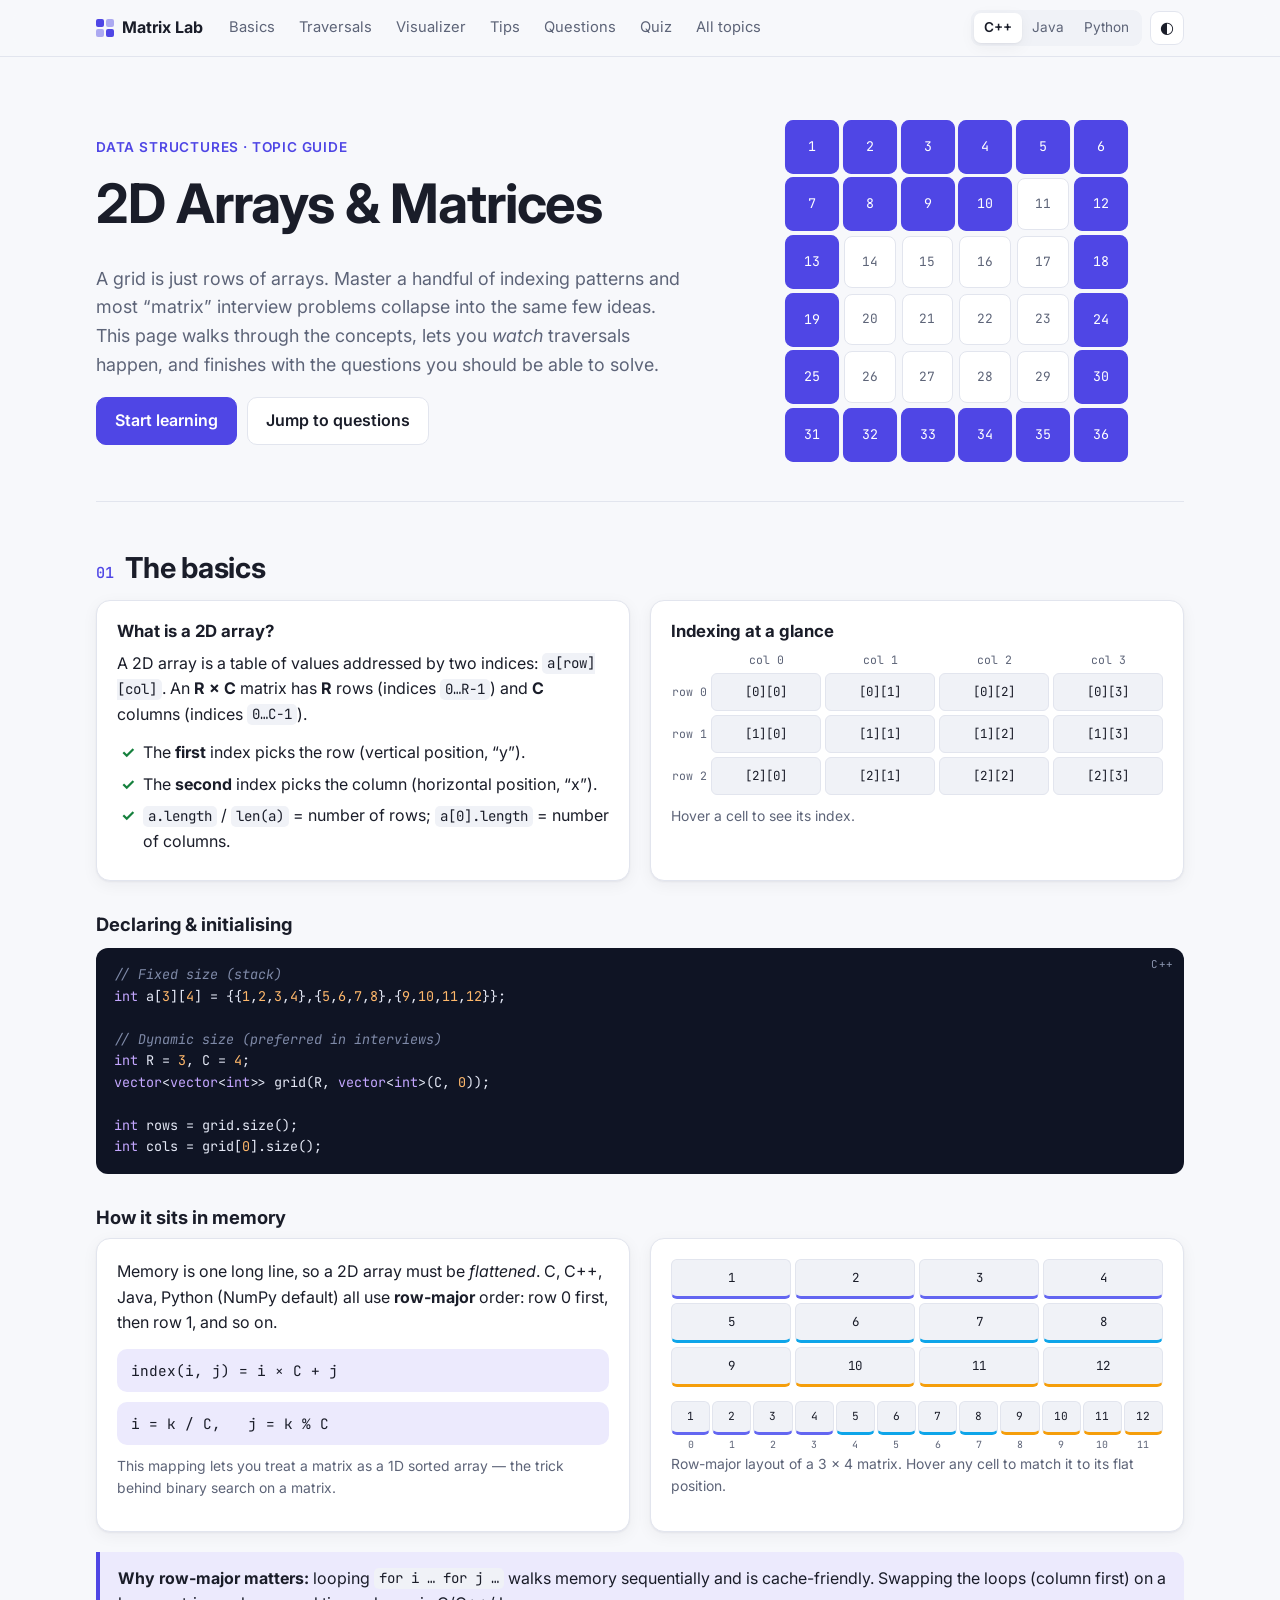
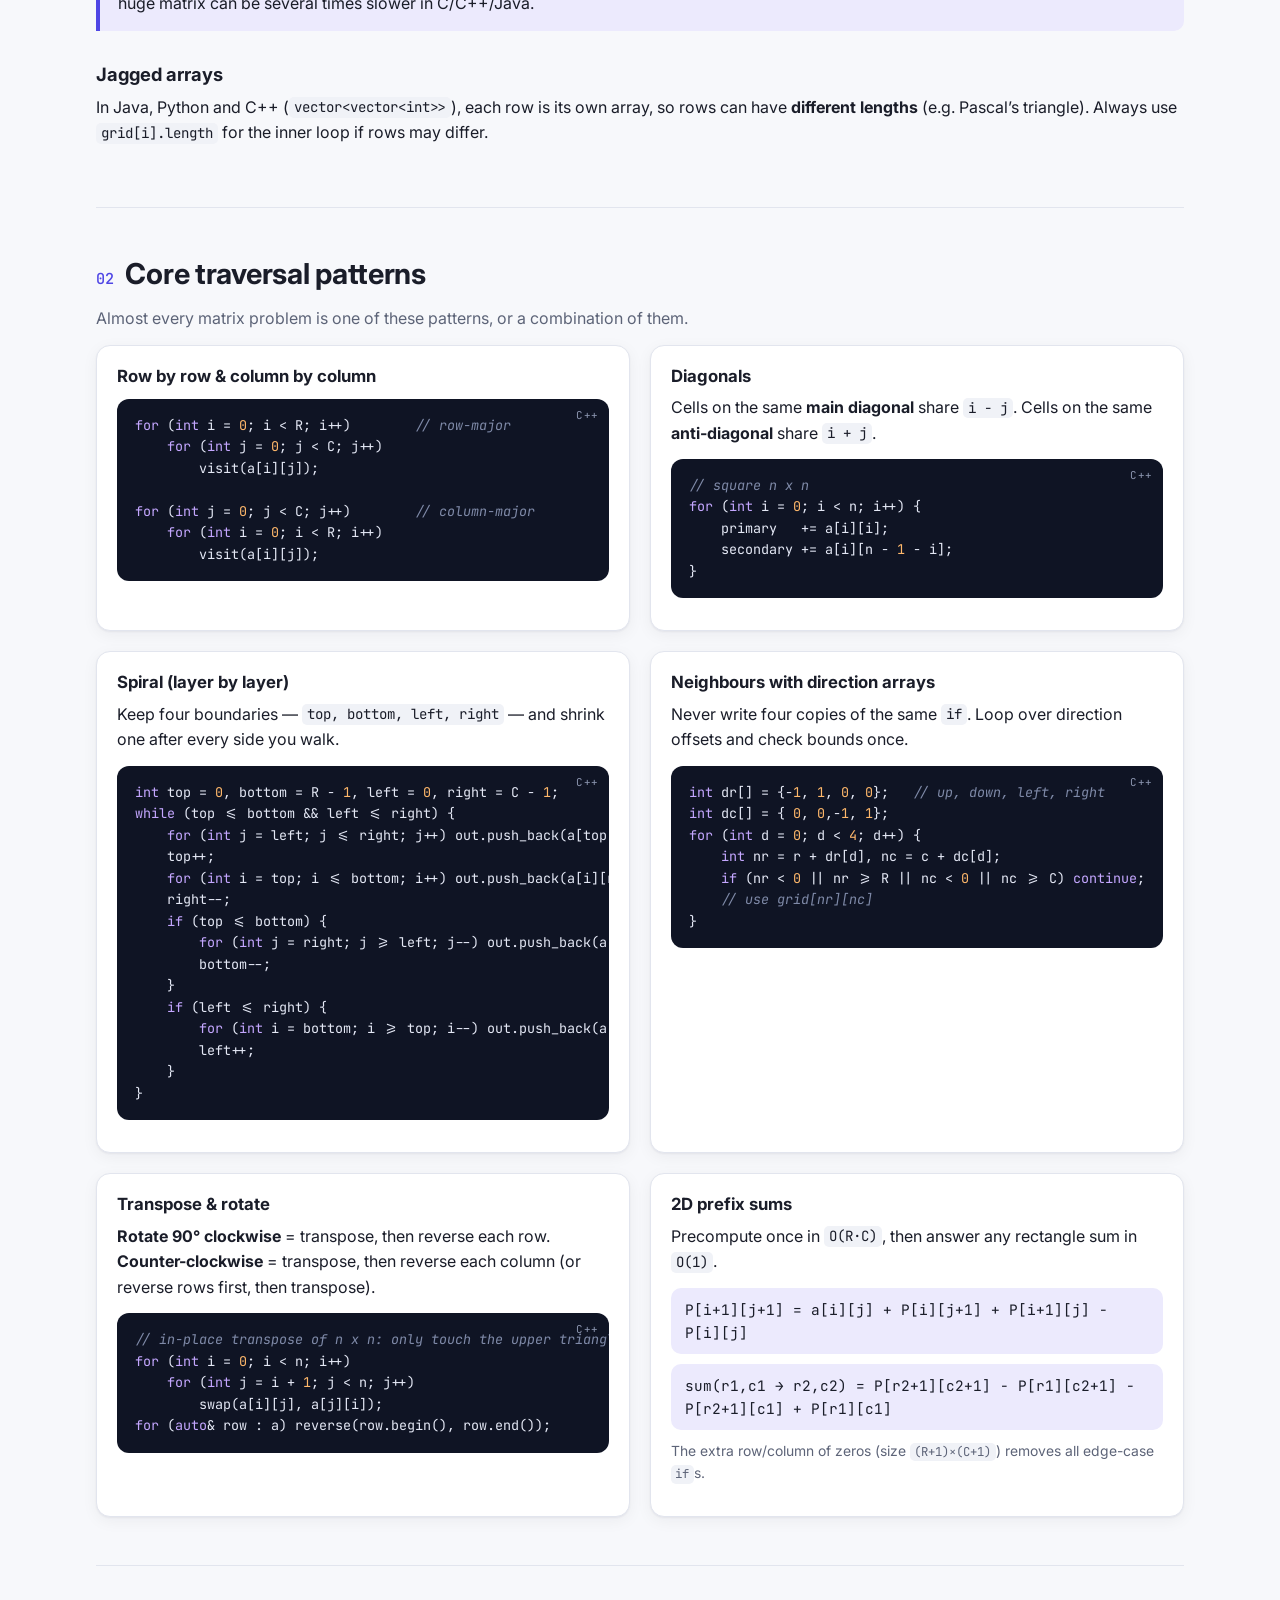
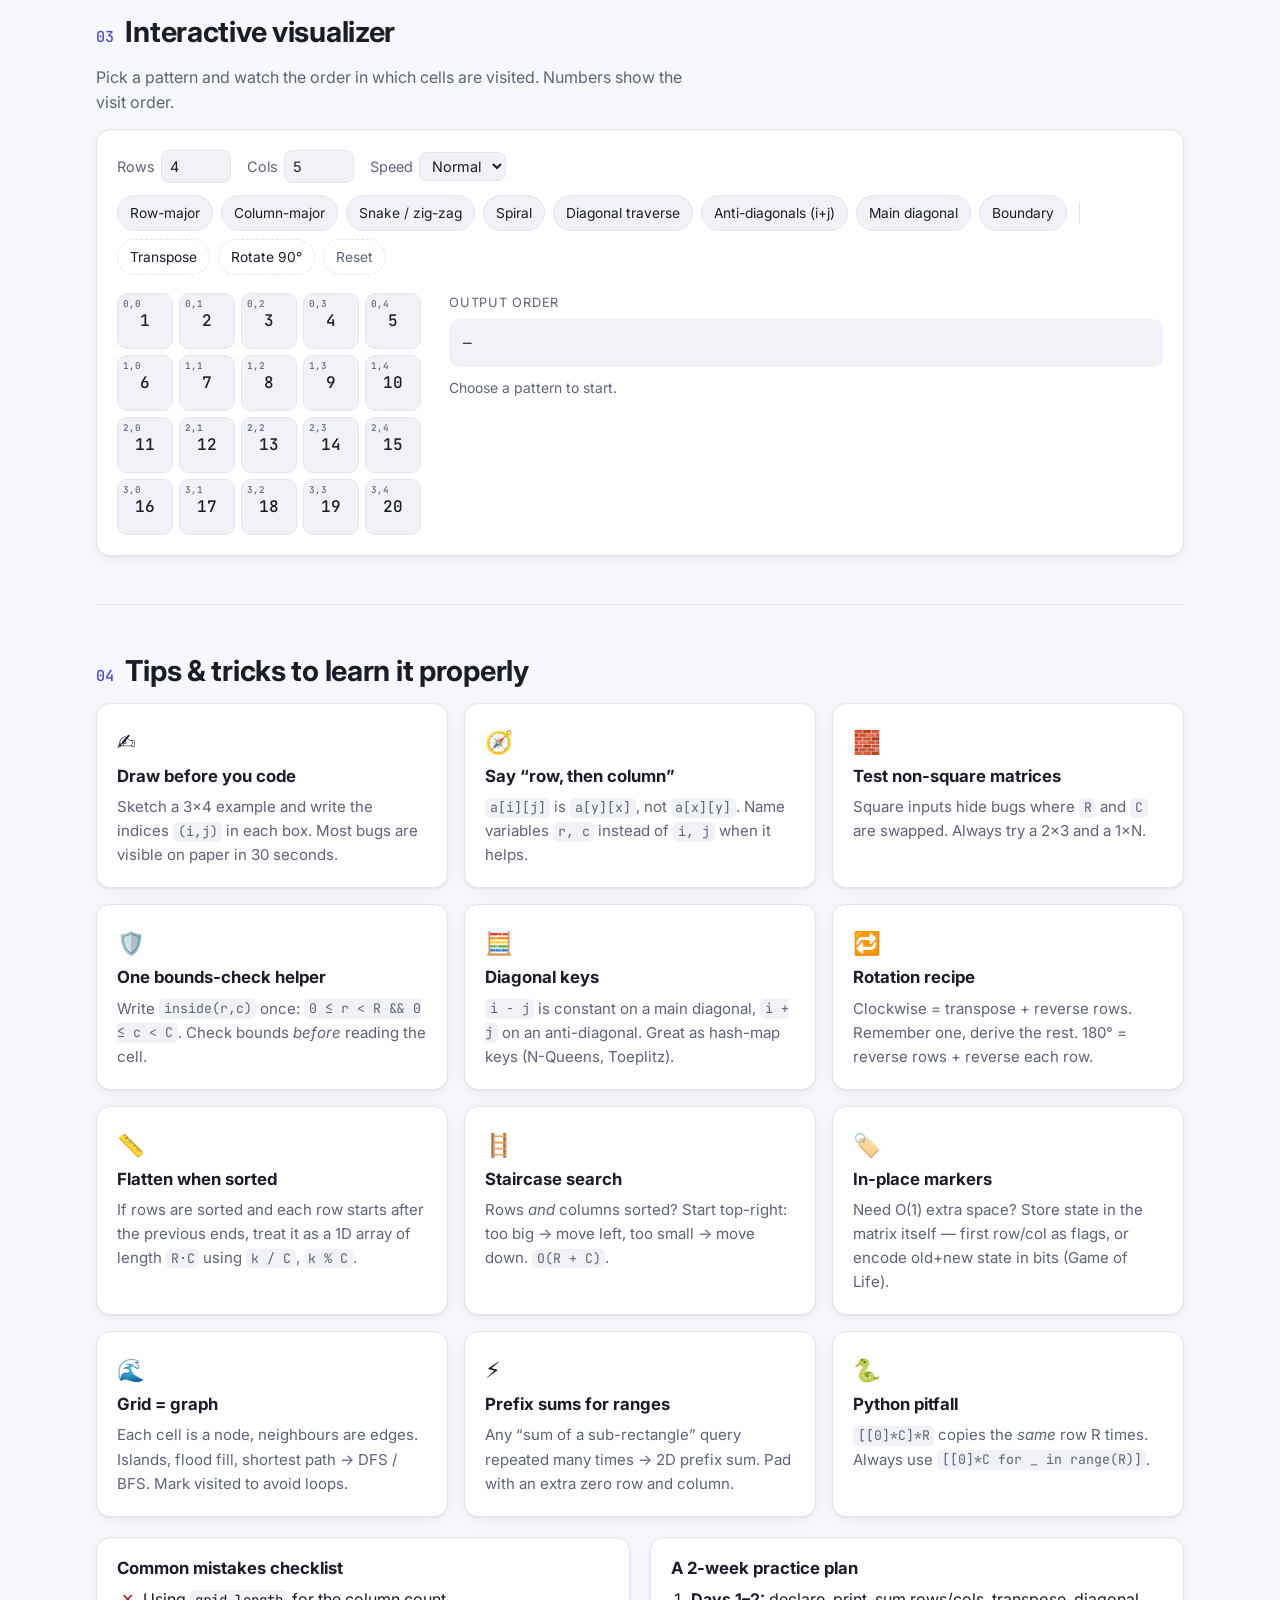
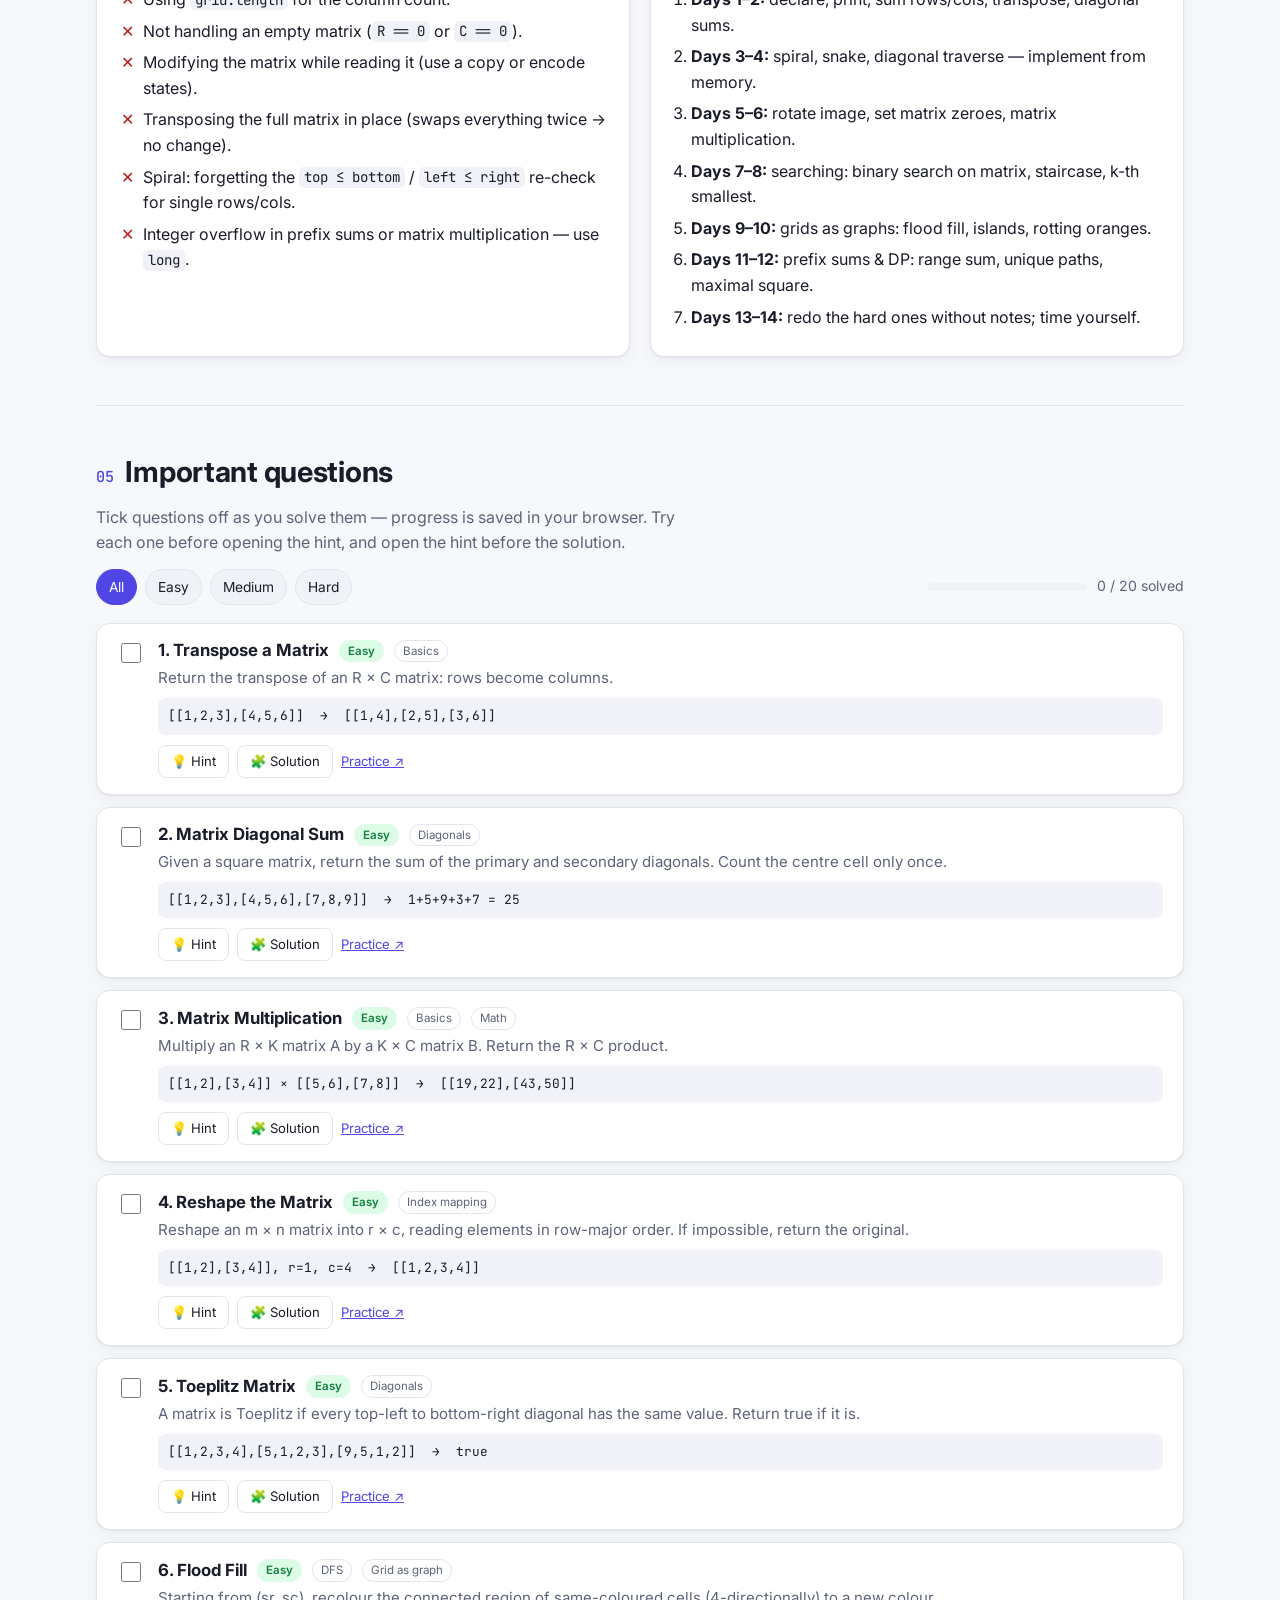
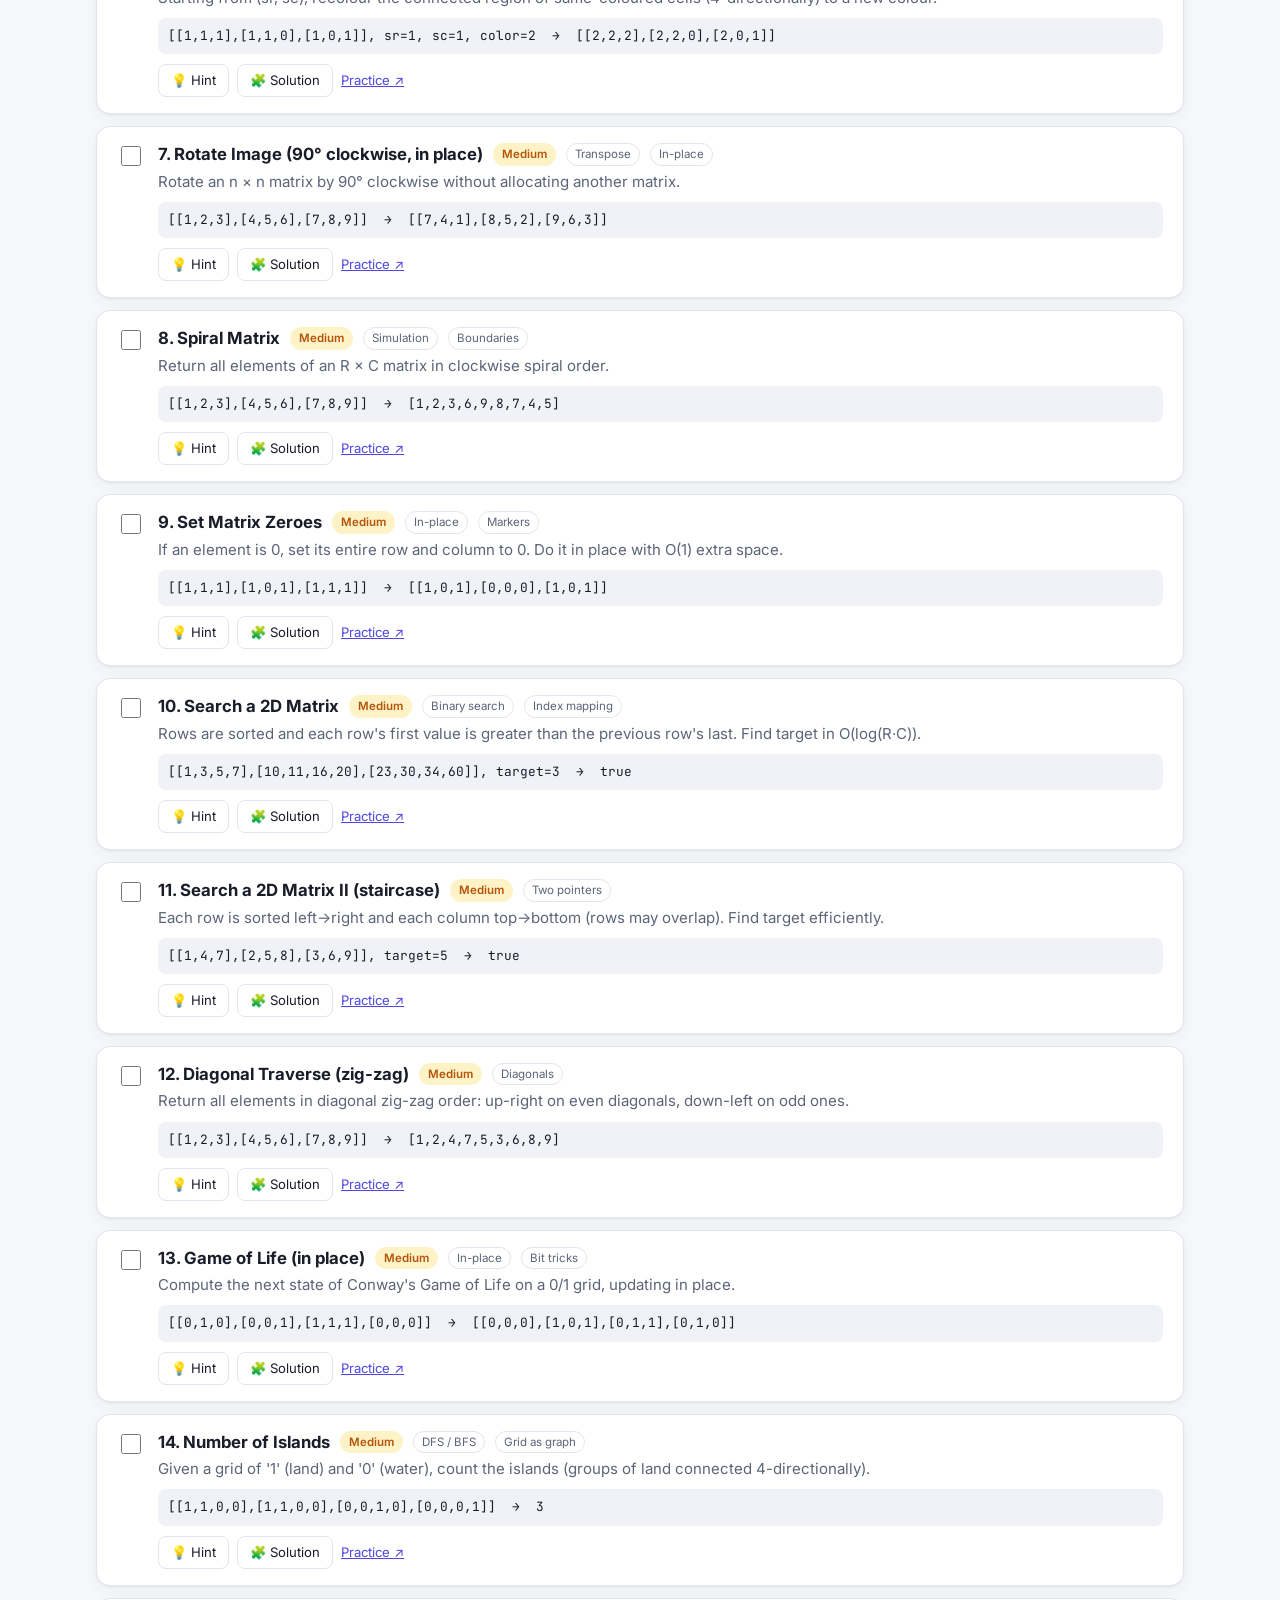
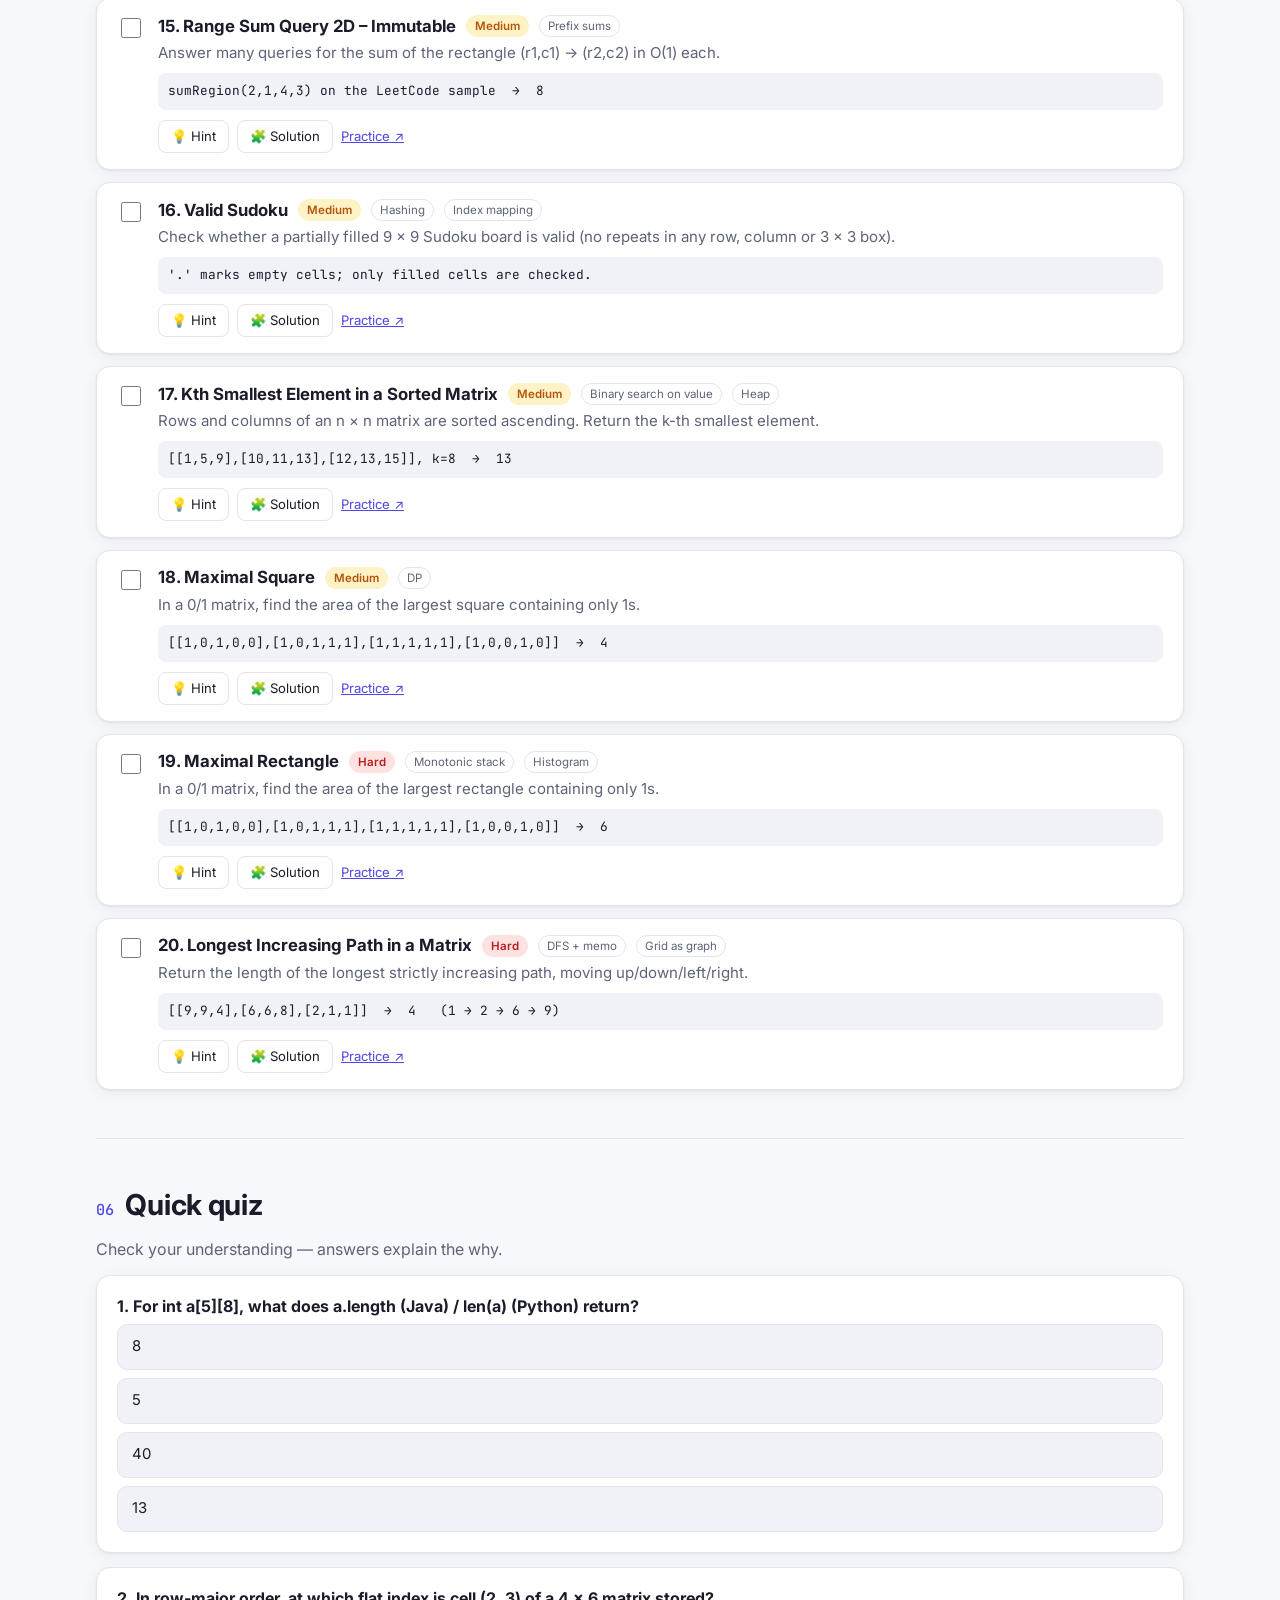
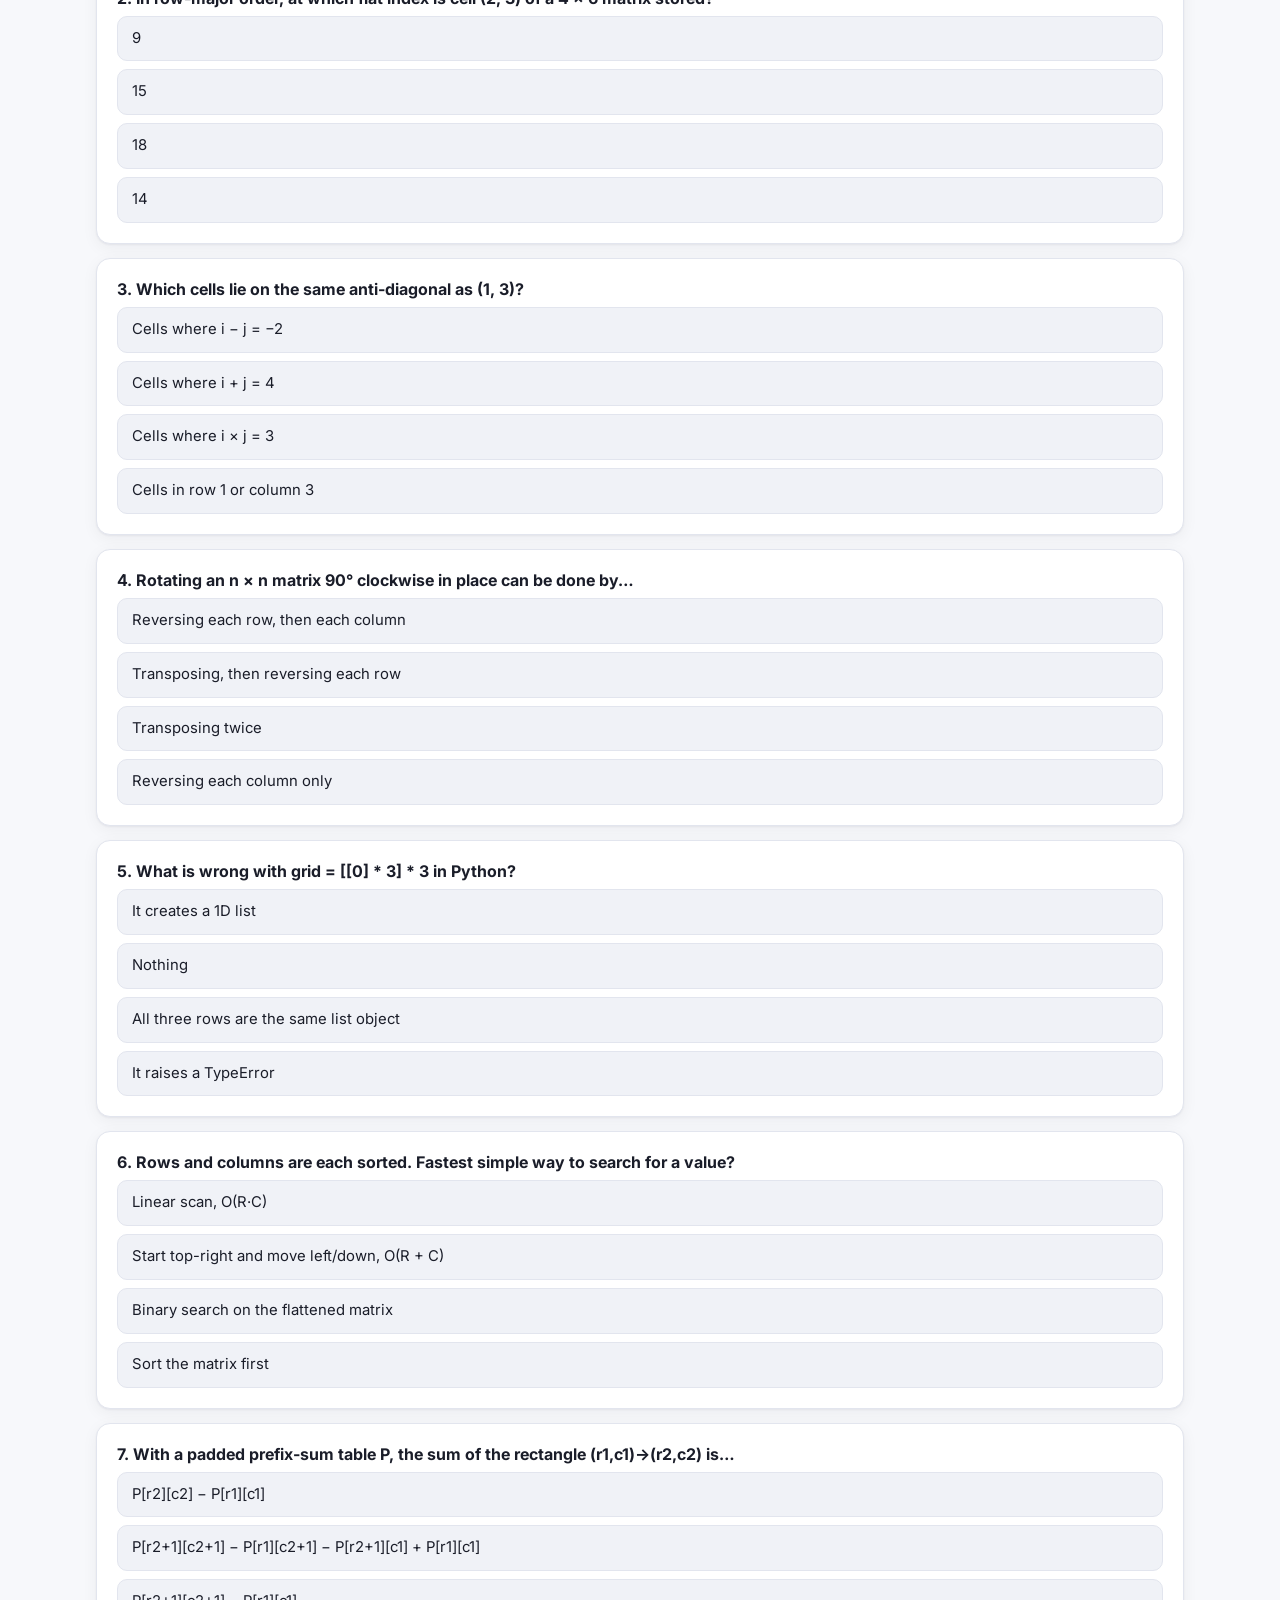
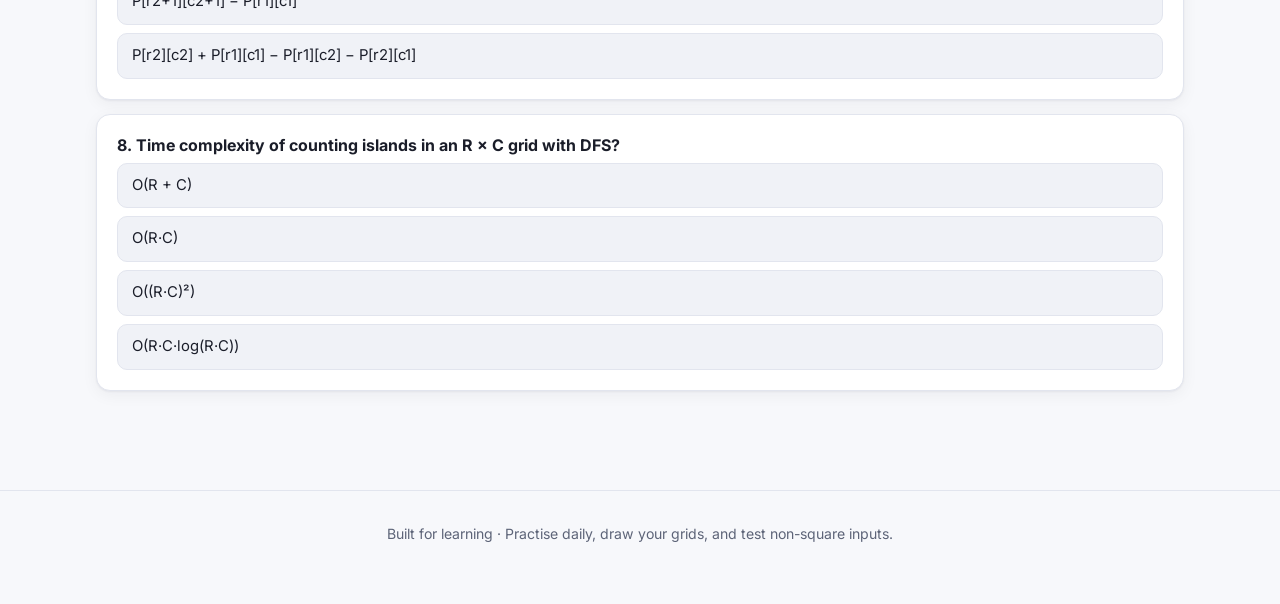
==== commit cb00e60e: "Add binary search learning site and topics home page Binary search guide with templates, a step-by-s" ====
--- a/2d-arrays/index.html
+++ b/2d-arrays/index.html
@@ -24,6 +24,7 @@
         <a href="#tips">Tips</a>
         <a href="#questions">Questions</a>
         <a href="#quiz">Quiz</a>
+        <a href="../index.html">All topics</a>
       </nav>
       <div class="controls">
         <div class="lang-switch" role="group" aria-label="Code language">
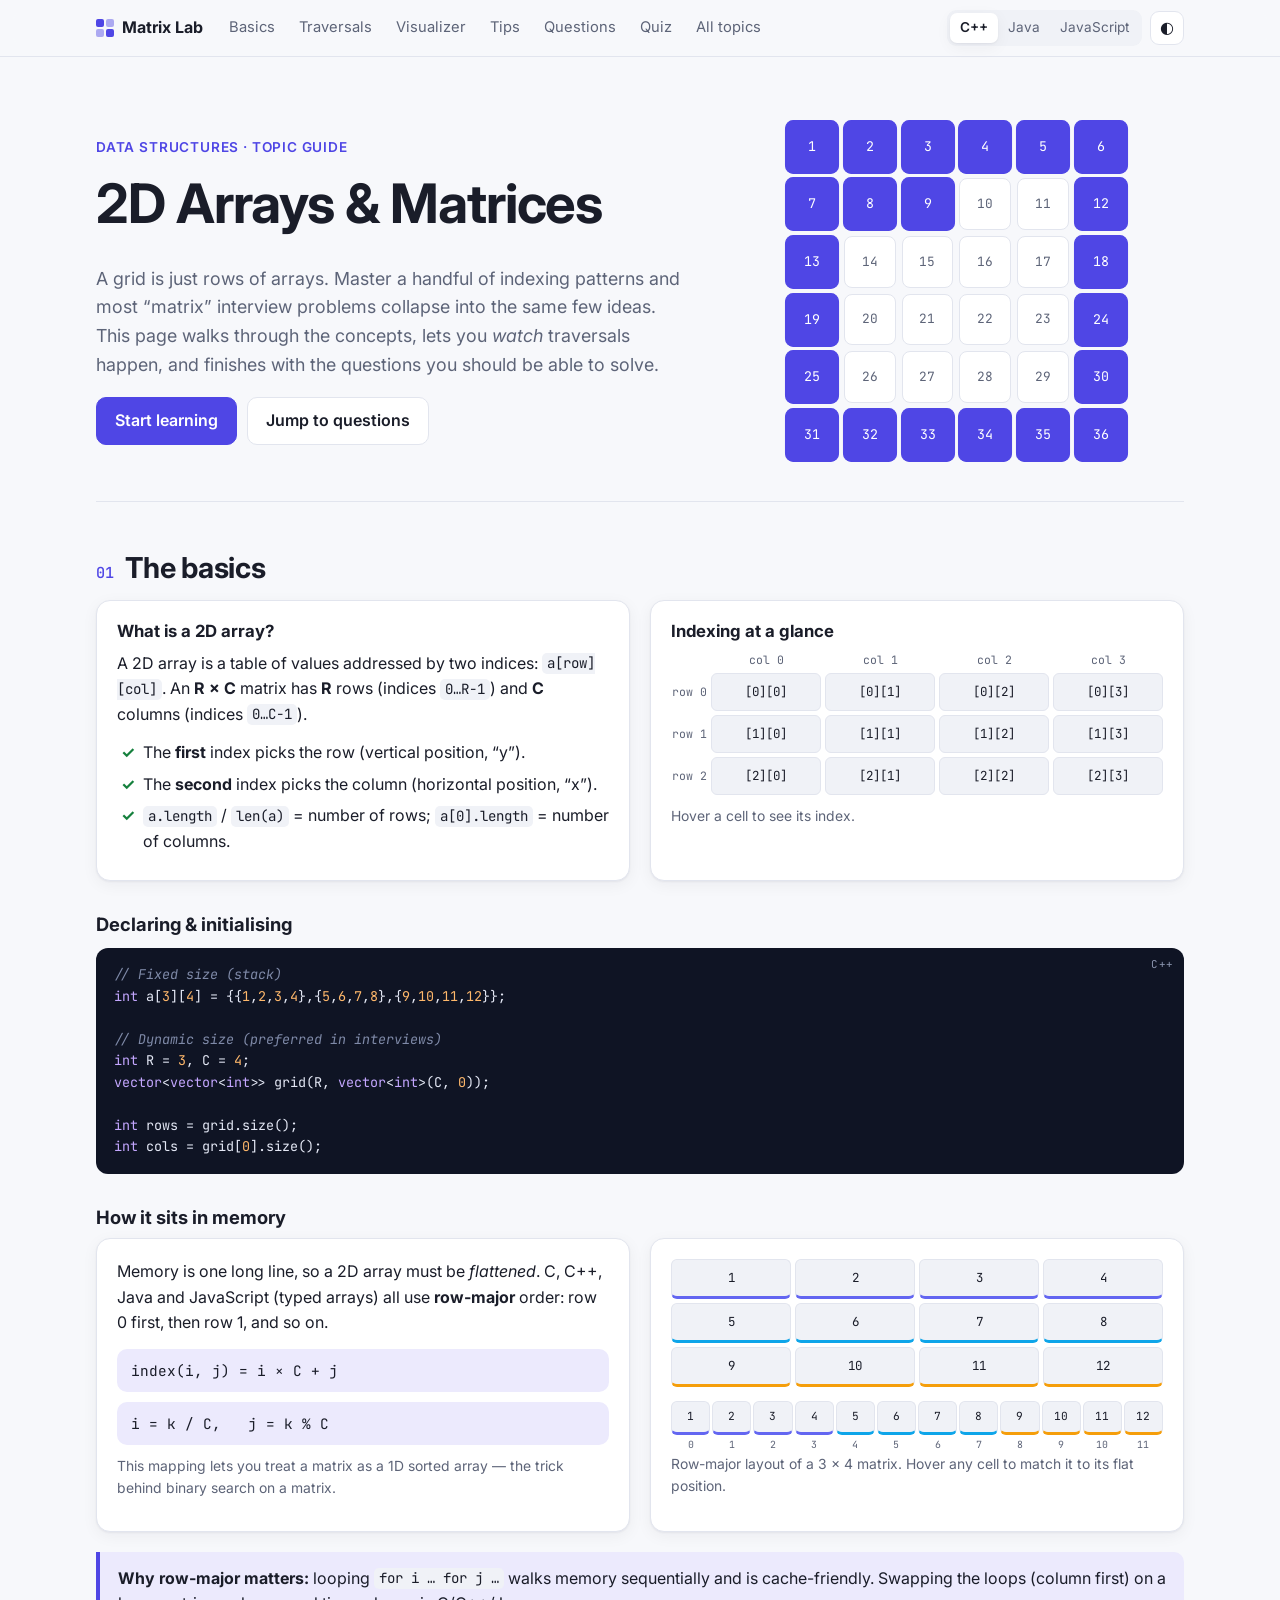
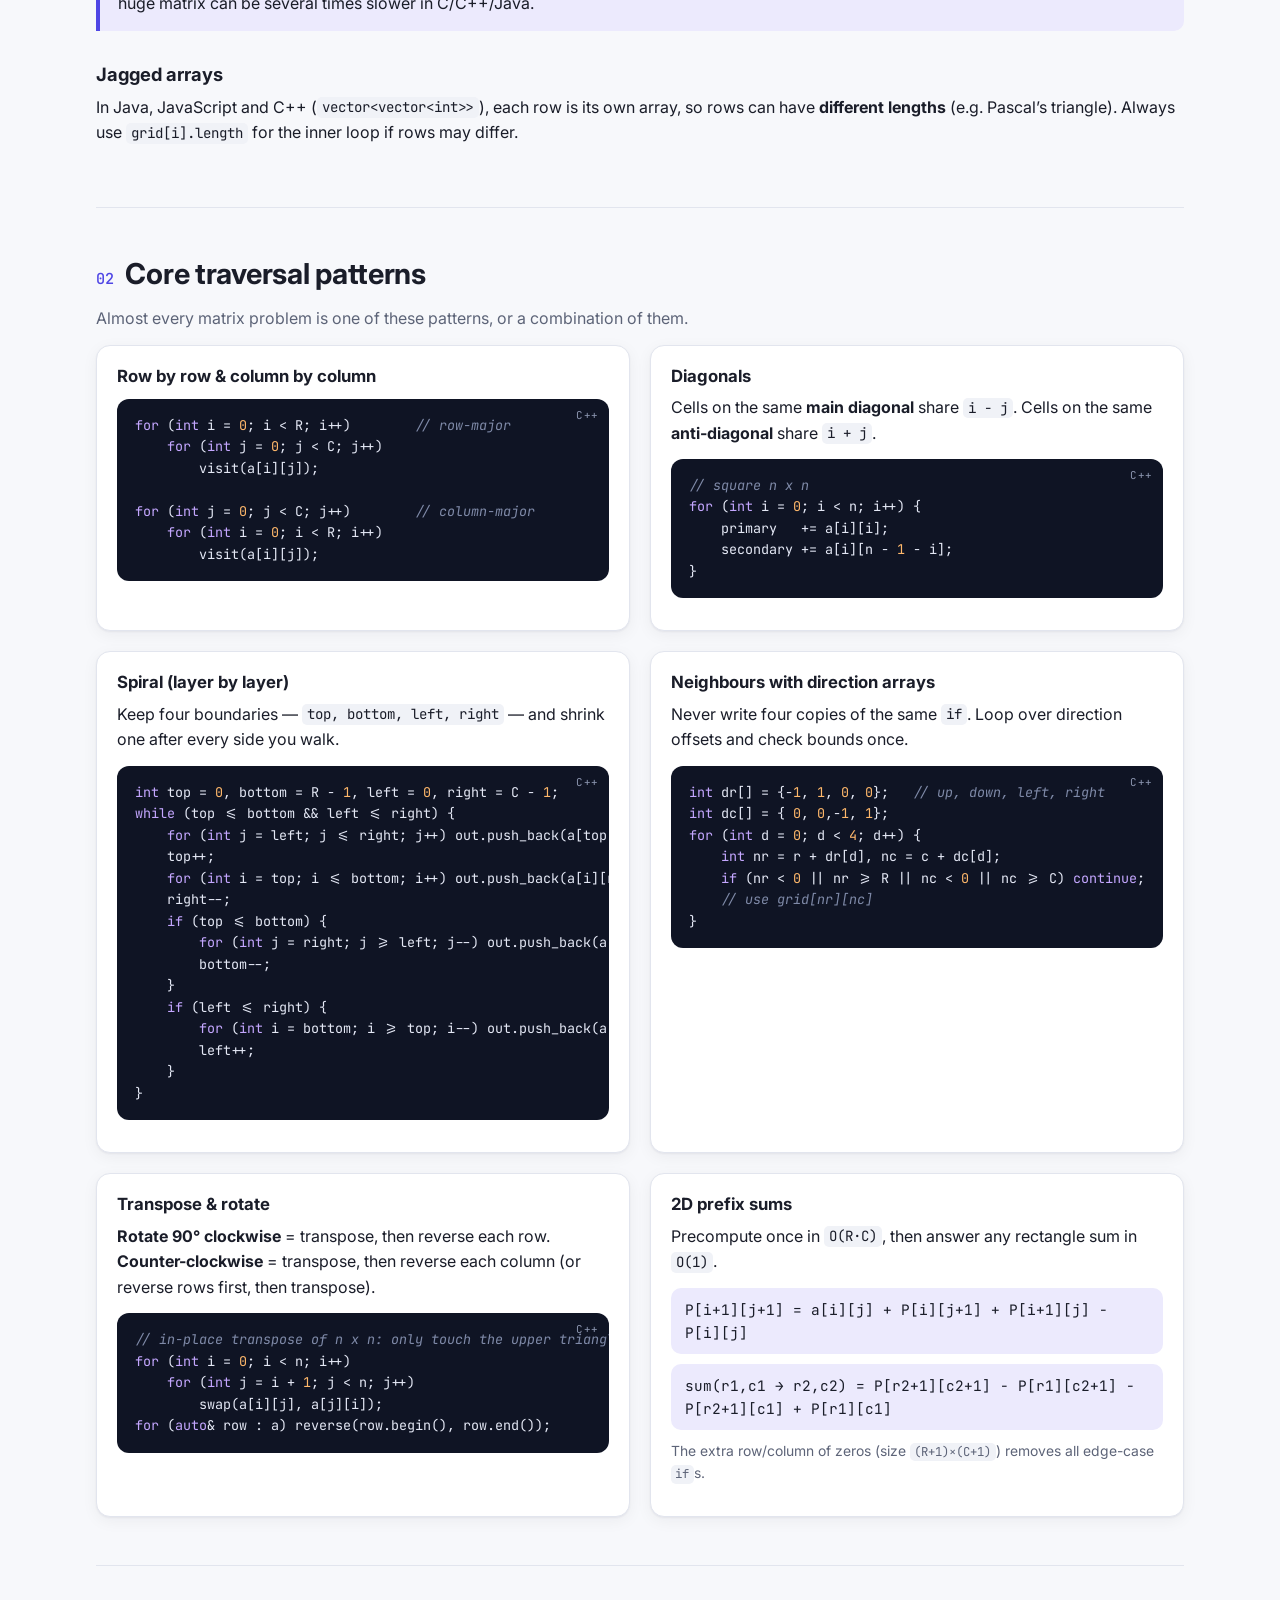
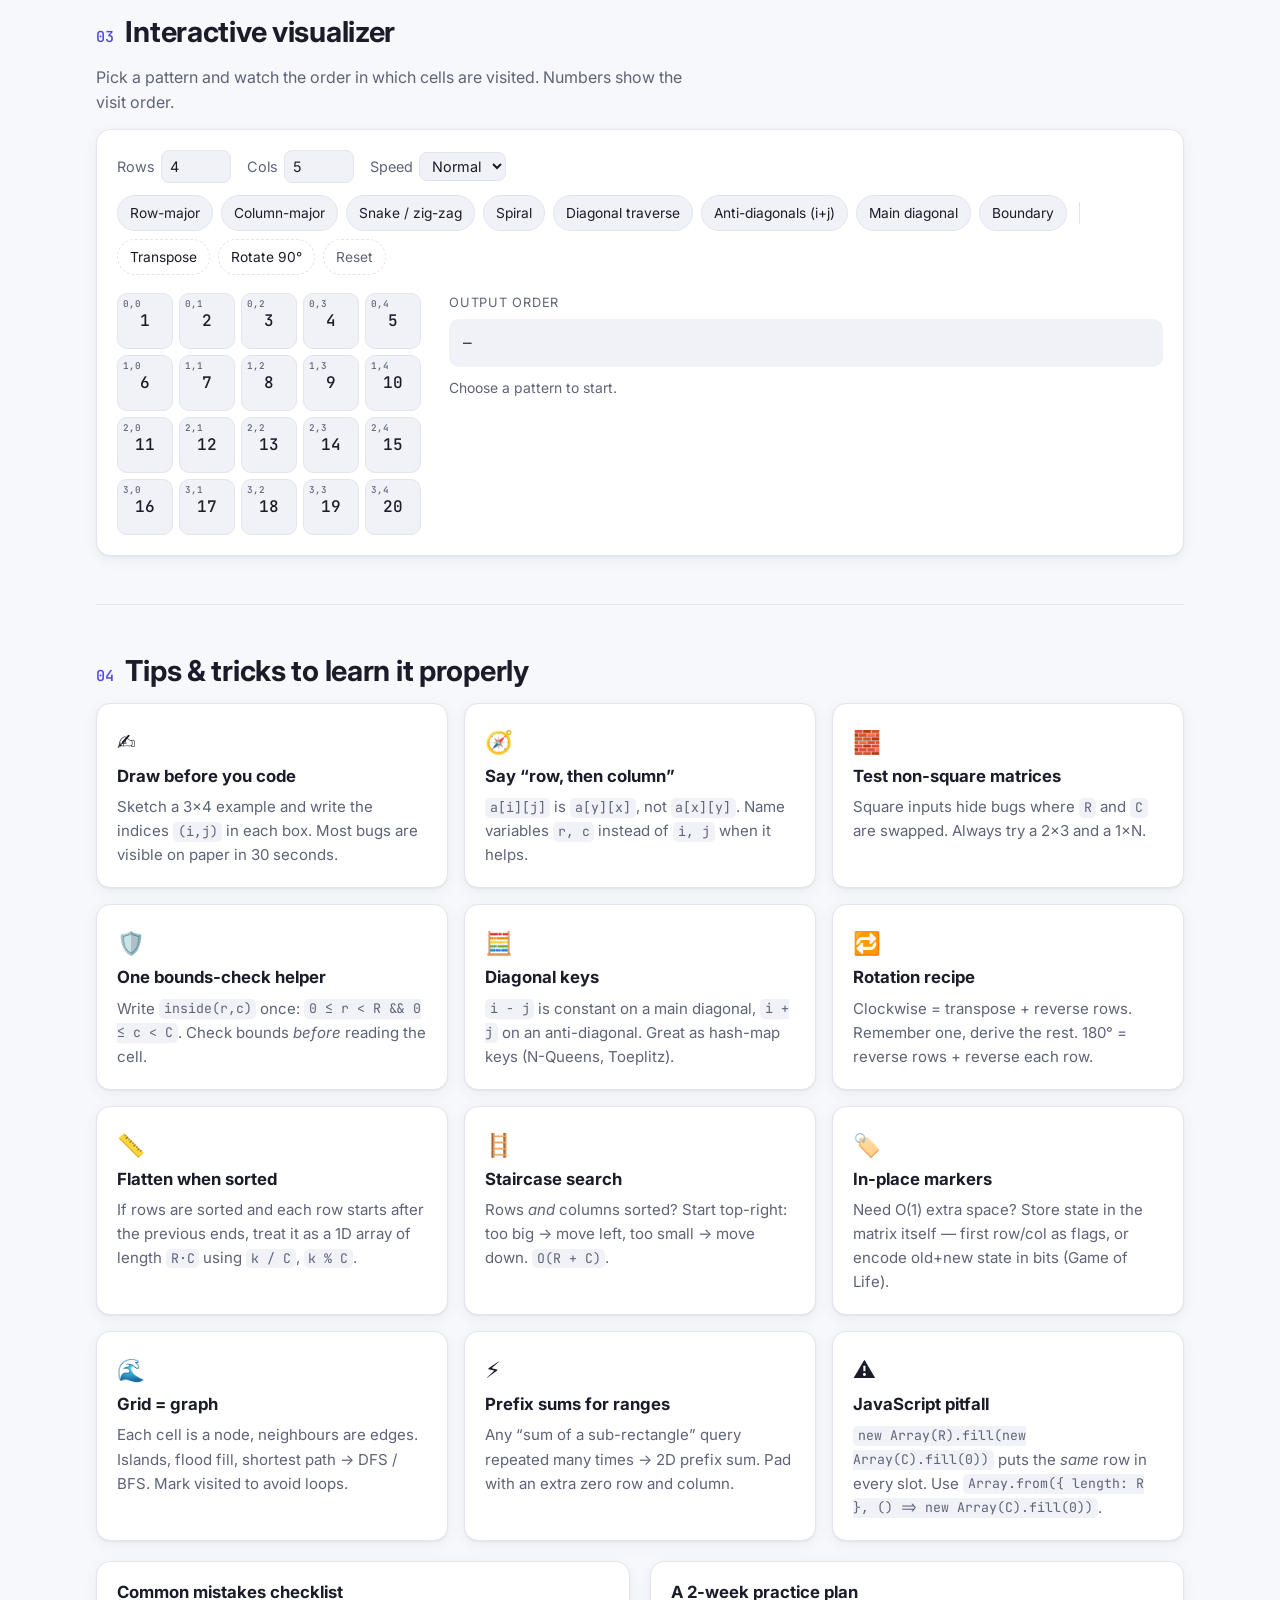
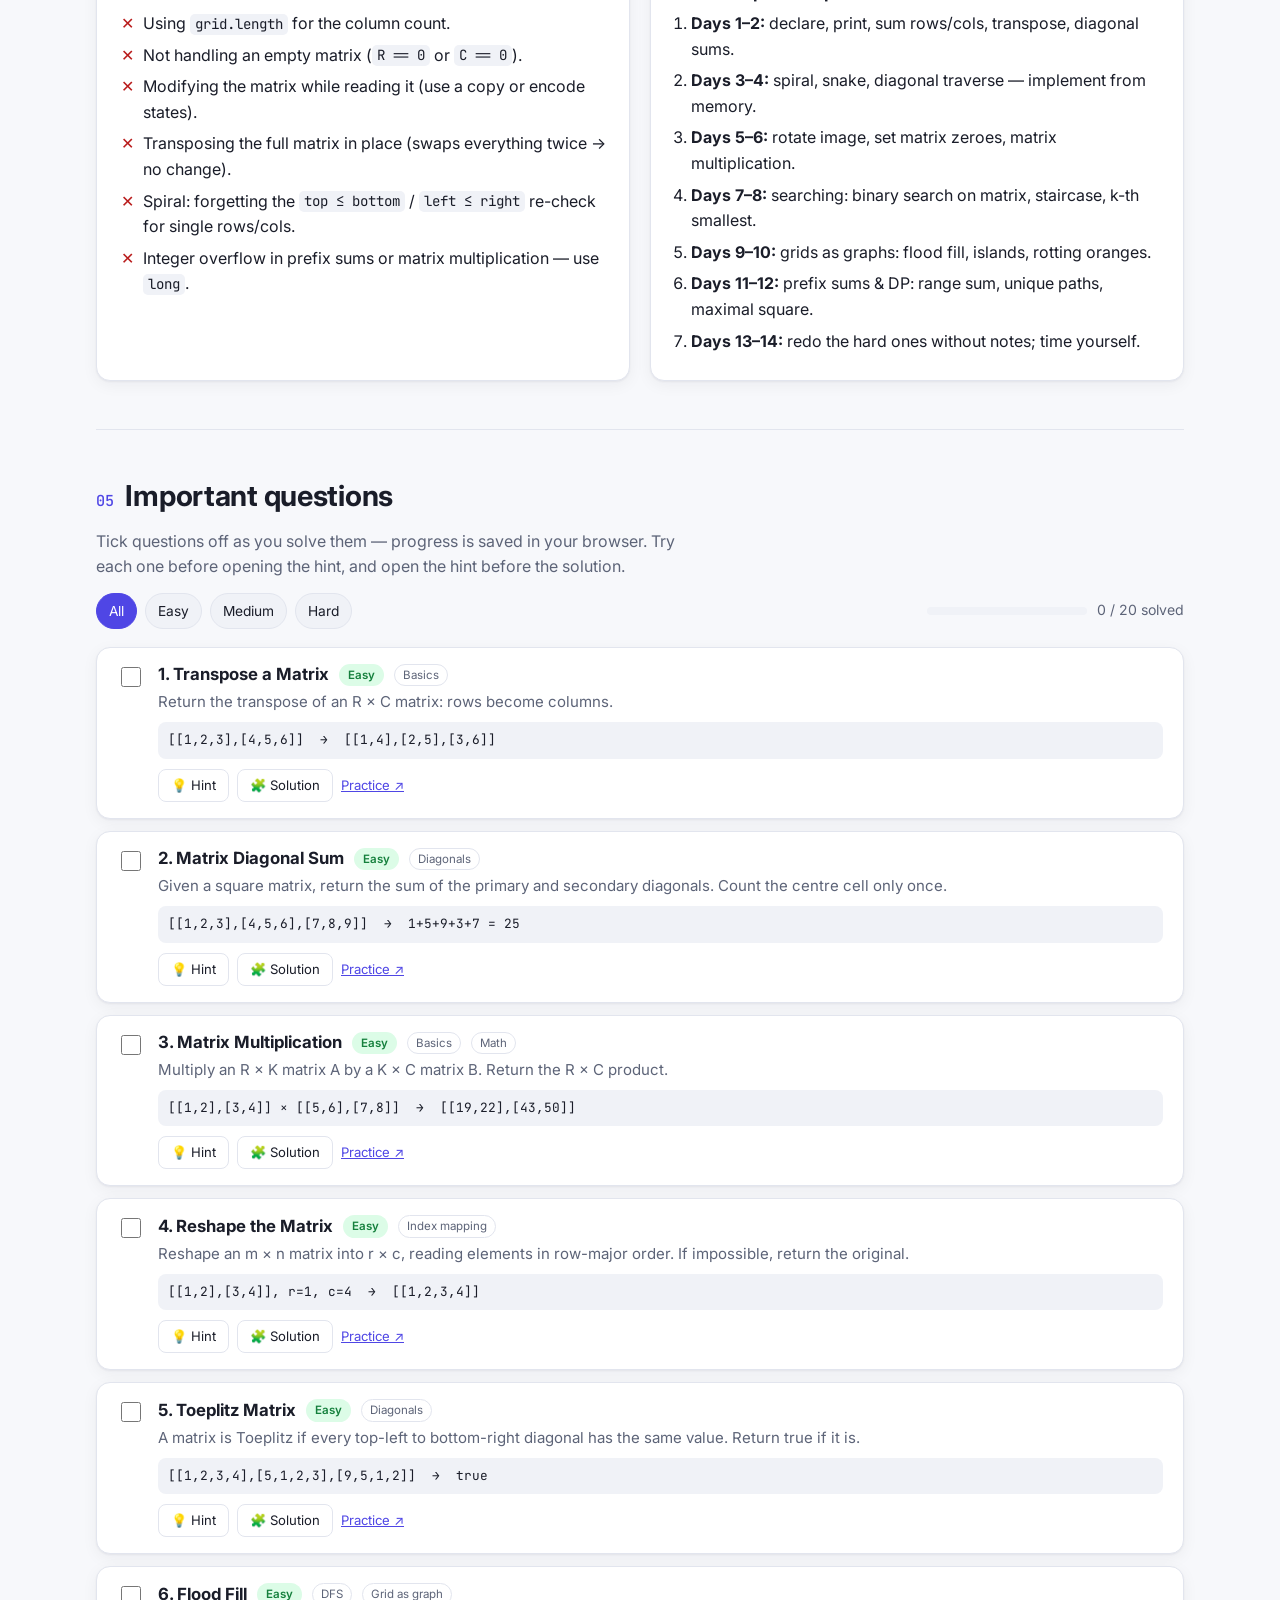
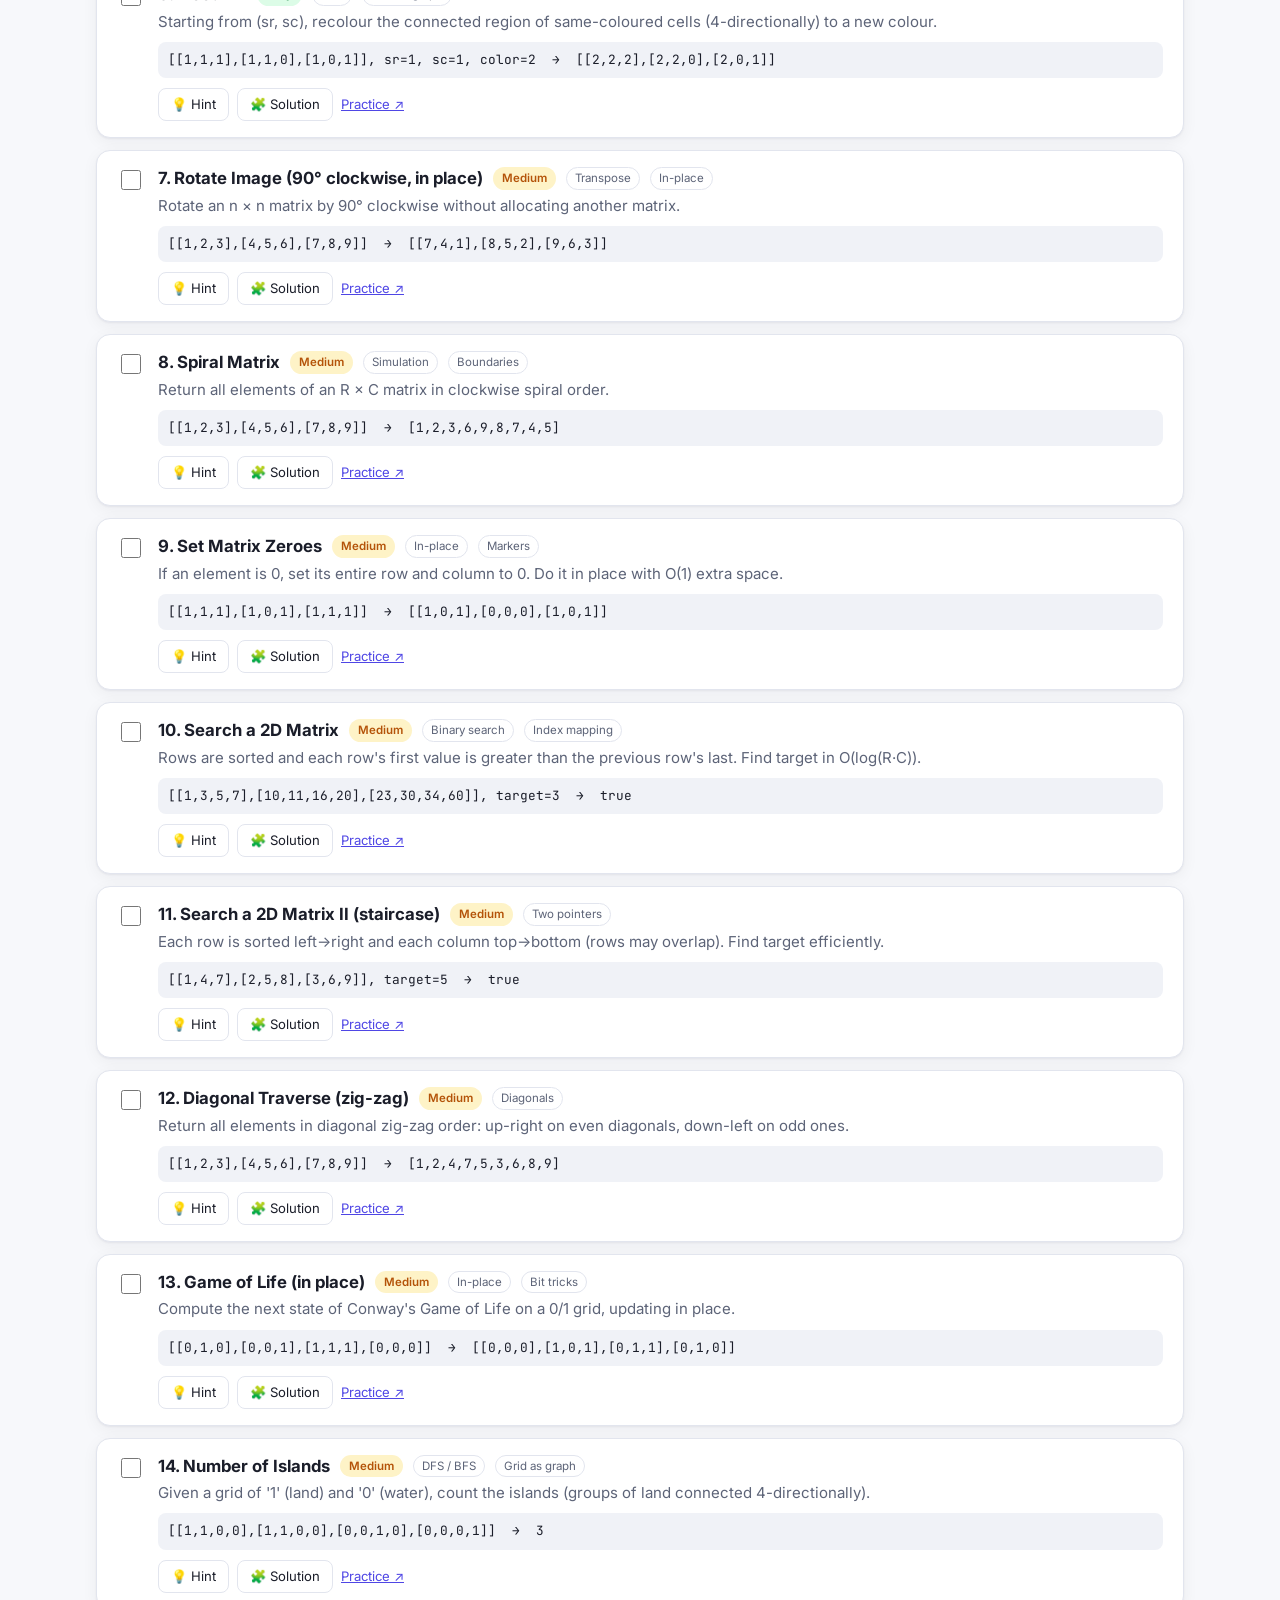
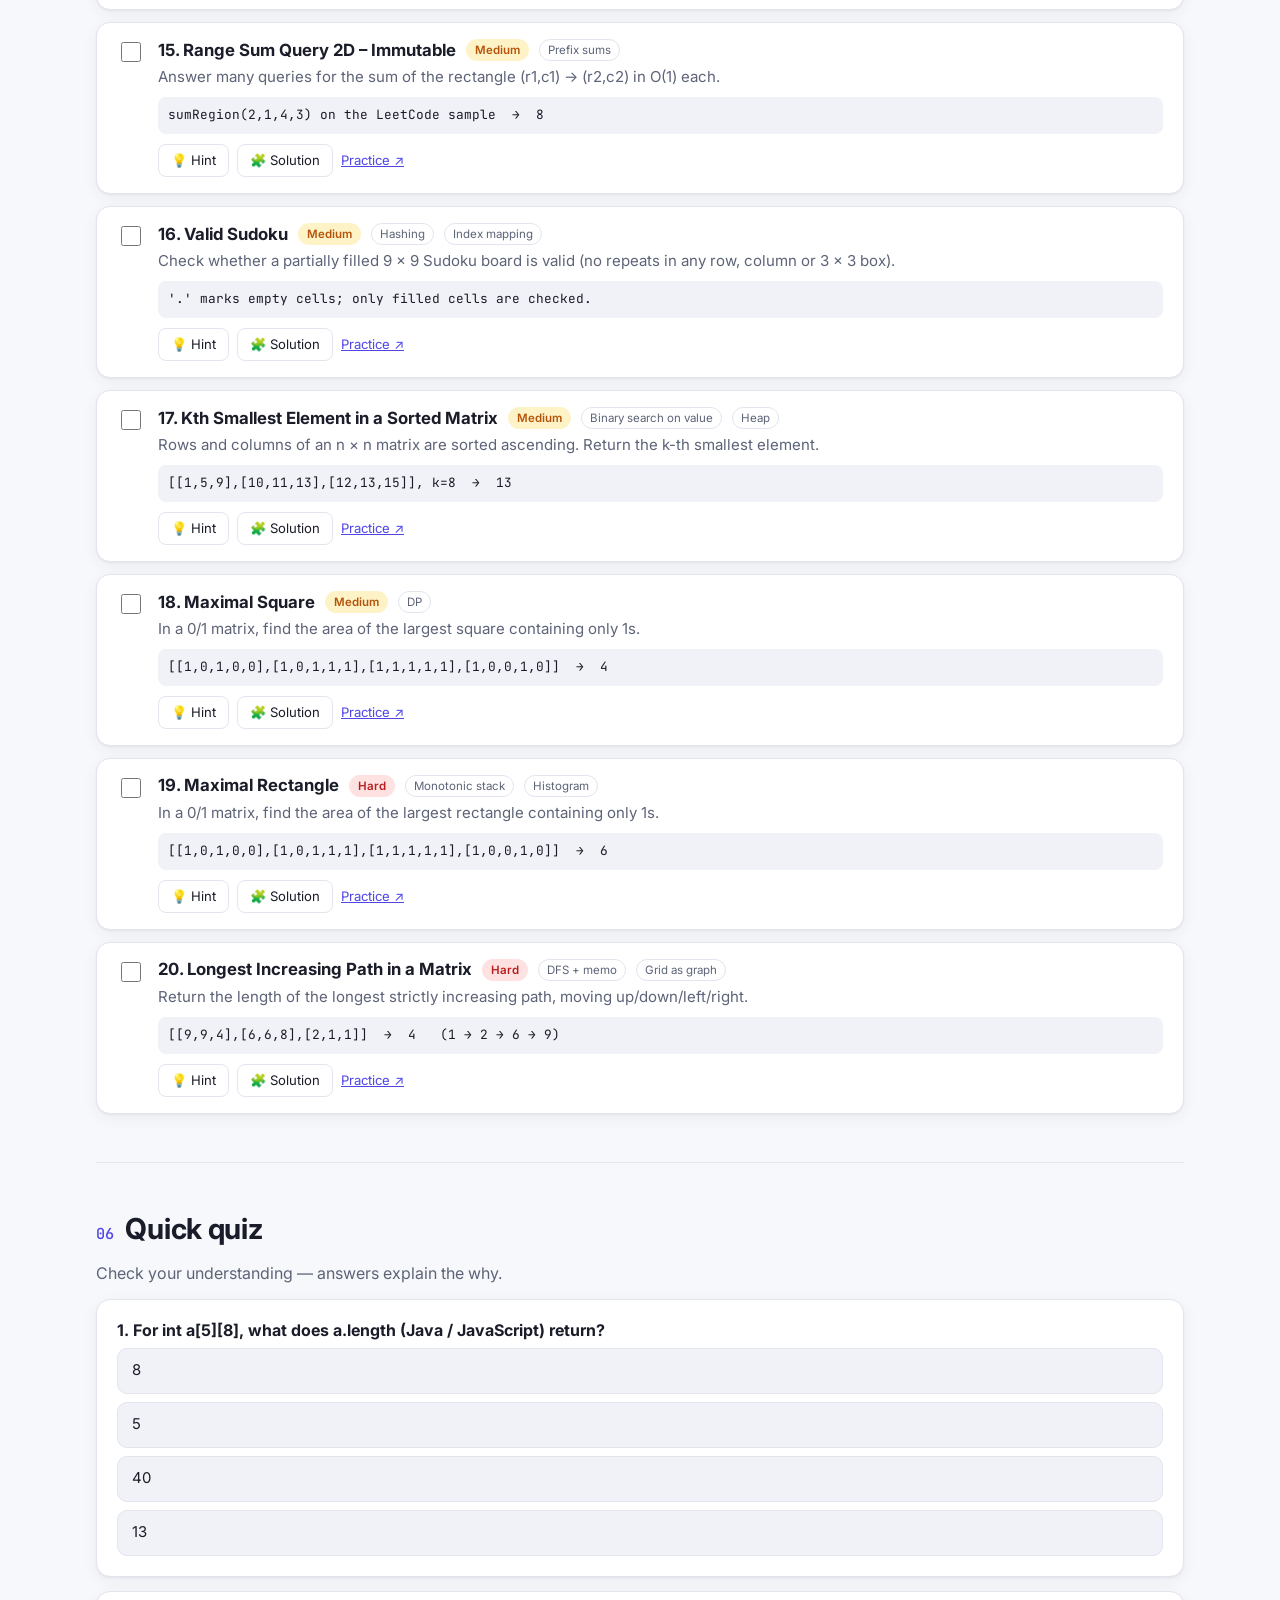
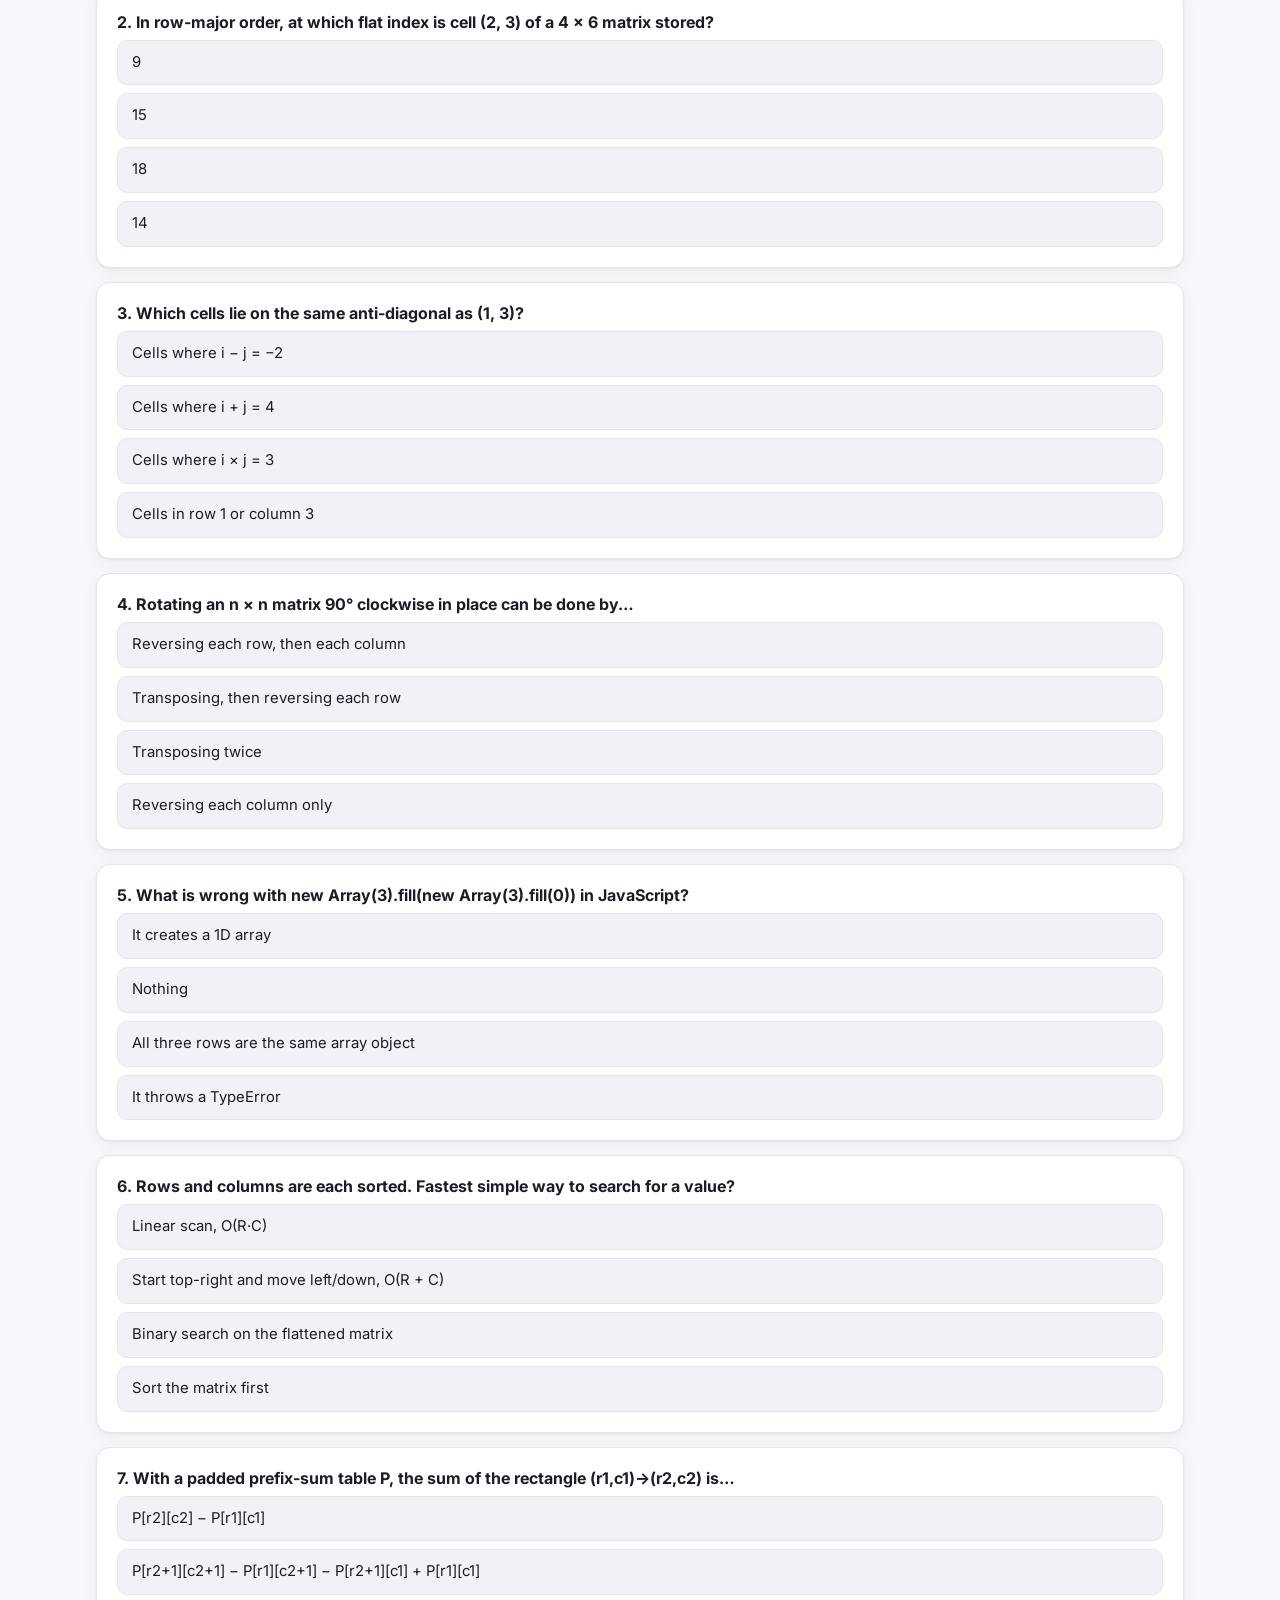
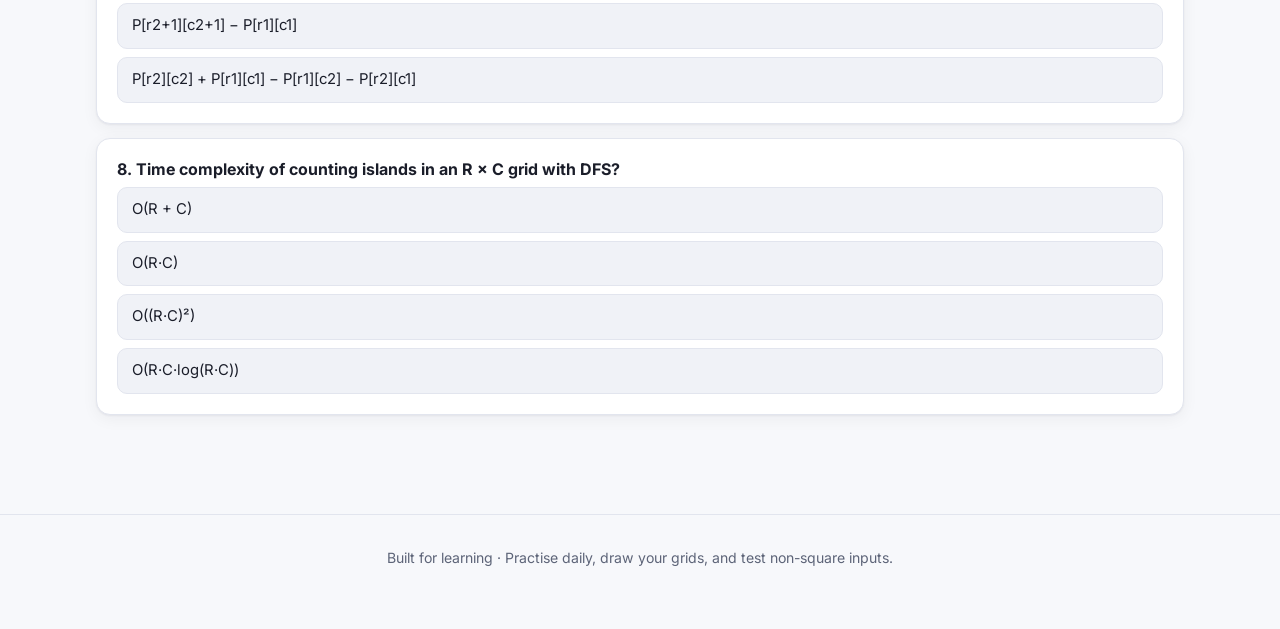
==== commit afa6db53: "Replace Python snippets with JavaScript across all topics Every code example and all 80 question sol" ====
--- a/2d-arrays/index.html
+++ b/2d-arrays/index.html
@@ -30,7 +30,7 @@
         <div class="lang-switch" role="group" aria-label="Code language">
           <button data-lang="cpp" class="active">C++</button>
           <button data-lang="java">Java</button>
-          <button data-lang="python">Python</button>
+          <button data-lang="js">JavaScript</button>
         </div>
         <button class="icon-btn" id="themeToggle" aria-label="Toggle dark mode" title="Toggle theme">◐</button>
       </div>
@@ -97,24 +97,24 @@
 
 int rows = grid.length;
 int cols = grid[0].length;</code></pre>
-<pre data-lang="python"><code># Fixed values
-a = [[1, 2, 3, 4], [5, 6, 7, 8], [9, 10, 11, 12]]
-
-# Dynamic size — use a comprehension!
-R, C = 3, 4
-grid = [[0] * C for _ in range(R)]
-
-# WRONG: every row is the SAME list object
-bad = [[0] * C] * R
-bad[0][0] = 9   # changes column 0 of every row!
-
-rows, cols = len(grid), len(grid[0])</code></pre>
+<pre data-lang="js"><code>// Fixed values
+const a = [[1, 2, 3, 4], [5, 6, 7, 8], [9, 10, 11, 12]];
+
+// Dynamic size — build each row separately!
+const R = 3, C = 4;
+const grid = Array.from({ length: R }, () =&gt; new Array(C).fill(0));
+
+// WRONG: every row is the SAME array object
+const bad = new Array(R).fill(new Array(C).fill(0));
+bad[0][0] = 9;   // changes column 0 of every row!
+
+const rows = grid.length, cols = grid[0].length;</code></pre>
       </div>
 
       <h3 class="sub">How it sits in memory</h3>
       <div class="grid-2">
         <div class="card">
-          <p>Memory is one long line, so a 2D array must be <em>flattened</em>. C, C++, Java, Python (NumPy default)
+          <p>Memory is one long line, so a 2D array must be <em>flattened</em>. C, C++, Java and JavaScript (typed arrays)
             all use <strong>row-major</strong> order: row 0 first, then row 1, and so on.</p>
           <div class="formula">index(i, j) = i × C + j</div>
           <div class="formula">i = k / C, &nbsp; j = k % C</div>
@@ -132,7 +132,7 @@
       </div>
 
       <h3 class="sub">Jagged arrays</h3>
-      <p>In Java, Python and C++ (<code>vector&lt;vector&lt;int&gt;&gt;</code>), each row is its own array, so rows can have
+      <p>In Java, JavaScript and C++ (<code>vector&lt;vector&lt;int&gt;&gt;</code>), each row is its own array, so rows can have
         <strong>different lengths</strong> (e.g. Pascal’s triangle). Always use <code>grid[i].length</code> for the inner loop
         if rows may differ.</p>
     </section>
@@ -160,13 +160,13 @@
 for (int j = 0; j &lt; C; j++)        // column-major
     for (int i = 0; i &lt; R; i++)
         visit(a[i][j]);</code></pre>
-<pre data-lang="python"><code>for i in range(R):          # row-major
-    for j in range(C):
-        visit(a[i][j])
-
-for j in range(C):          # column-major
-    for i in range(R):
-        visit(a[i][j])</code></pre>
+<pre data-lang="js"><code>for (let i = 0; i &lt; R; i++)        // row-major
+    for (let j = 0; j &lt; C; j++)
+        visit(a[i][j]);
+
+for (let j = 0; j &lt; C; j++)        // column-major
+    for (let i = 0; i &lt; R; i++)
+        visit(a[i][j]);</code></pre>
           </div>
         </article>
 
@@ -185,10 +185,11 @@
     primary   += a[i][i];
     secondary += a[i][n - 1 - i];
 }</code></pre>
-<pre data-lang="python"><code># square n x n
-for i in range(n):
-    primary   += a[i][i]
-    secondary += a[i][n - 1 - i]</code></pre>
+<pre data-lang="js"><code>// square n x n
+for (let i = 0; i &lt; n; i++) {
+    primary   += a[i][i];
+    secondary += a[i][n - 1 - i];
+}</code></pre>
           </div>
         </article>
 
@@ -226,18 +227,21 @@
         left++;
     }
 }</code></pre>
-<pre data-lang="python"><code>top, bottom, left, right = 0, R - 1, 0, C - 1
-while top &lt;= bottom and left &lt;= right:
-    for j in range(left, right + 1): out.append(a[top][j])
-    top += 1
-    for i in range(top, bottom + 1): out.append(a[i][right])
-    right -= 1
-    if top &lt;= bottom:
-        for j in range(right, left - 1, -1): out.append(a[bottom][j])
-        bottom -= 1
-    if left &lt;= right:
-        for i in range(bottom, top - 1, -1): out.append(a[i][left])
-        left += 1</code></pre>
+<pre data-lang="js"><code>let top = 0, bottom = R - 1, left = 0, right = C - 1;
+while (top &lt;= bottom &amp;&amp; left &lt;= right) {
+    for (let j = left; j &lt;= right; j++) out.push(a[top][j]);
+    top++;
+    for (let i = top; i &lt;= bottom; i++) out.push(a[i][right]);
+    right--;
+    if (top &lt;= bottom) {
+        for (let j = right; j &gt;= left; j--) out.push(a[bottom][j]);
+        bottom--;
+    }
+    if (left &lt;= right) {
+        for (let i = bottom; i &gt;= top; i--) out.push(a[i][left]);
+        left++;
+    }
+}</code></pre>
           </div>
         </article>
 
@@ -258,11 +262,12 @@
     if (nr &lt; 0 || nr &gt;= R || nc &lt; 0 || nc &gt;= C) continue;
     // use grid[nr][nc]
 }</code></pre>
-<pre data-lang="python"><code>DIRS = [(-1, 0), (1, 0), (0, -1), (0, 1)]
-for dr, dc in DIRS:
-    nr, nc = r + dr, c + dc
-    if 0 &lt;= nr &lt; R and 0 &lt;= nc &lt; C:
-        ...  # use grid[nr][nc]</code></pre>
+<pre data-lang="js"><code>const DIRS = [[-1, 0], [1, 0], [0, -1], [0, 1]];
+for (const [dr, dc] of DIRS) {
+    const nr = r + dr, nc = c + dc;
+    if (nr &lt; 0 || nr &gt;= R || nc &lt; 0 || nc &gt;= C) continue;
+    // use grid[nr][nc]
+}</code></pre>
           </div>
         </article>
 
@@ -285,14 +290,13 @@
     for (int l = 0, r = n - 1; l &lt; r; l++, r--) {
         int t = row[l]; row[l] = row[r]; row[r] = t;
     }</code></pre>
-<pre data-lang="python"><code># in-place transpose of n x n: only touch the upper triangle
-for i in range(n):
-    for j in range(i + 1, n):
-        a[i][j], a[j][i] = a[j][i], a[i][j]
-for row in a:
-    row.reverse()
-
-# one-liner (new matrix): list(zip(*a[::-1]))</code></pre>
+<pre data-lang="js"><code>// in-place transpose of n x n: only touch the upper triangle
+for (let i = 0; i &lt; n; i++)
+    for (let j = i + 1; j &lt; n; j++)
+        [a[i][j], a[j][i]] = [a[j][i], a[i][j]];
+for (const row of a) row.reverse();
+
+// one-liner (new matrix): a[0].map((_, j) =&gt; a.map(row =&gt; row[j]).reverse())</code></pre>
           </div>
         </article>
 
@@ -375,8 +379,8 @@
           <p>Each cell is a node, neighbours are edges. Islands, flood fill, shortest path → DFS / BFS. Mark visited to avoid loops.</p></div>
         <div class="tip card"><div class="tip-ico">⚡</div><h3>Prefix sums for ranges</h3>
           <p>Any “sum of a sub-rectangle” query repeated many times → 2D prefix sum. Pad with an extra zero row and column.</p></div>
-        <div class="tip card"><div class="tip-ico">🐍</div><h3>Python pitfall</h3>
-          <p><code>[[0]*C]*R</code> copies the <em>same</em> row R times. Always use <code>[[0]*C for _ in range(R)]</code>.</p></div>
+        <div class="tip card"><div class="tip-ico">⚠️</div><h3>JavaScript pitfall</h3>
+          <p><code>new Array(R).fill(new Array(C).fill(0))</code> puts the <em>same</em> row in every slot. Use <code>Array.from({ length: R }, () =&gt; new Array(C).fill(0))</code>.</p></div>
       </div>
 
       <div class="grid-2 mt">
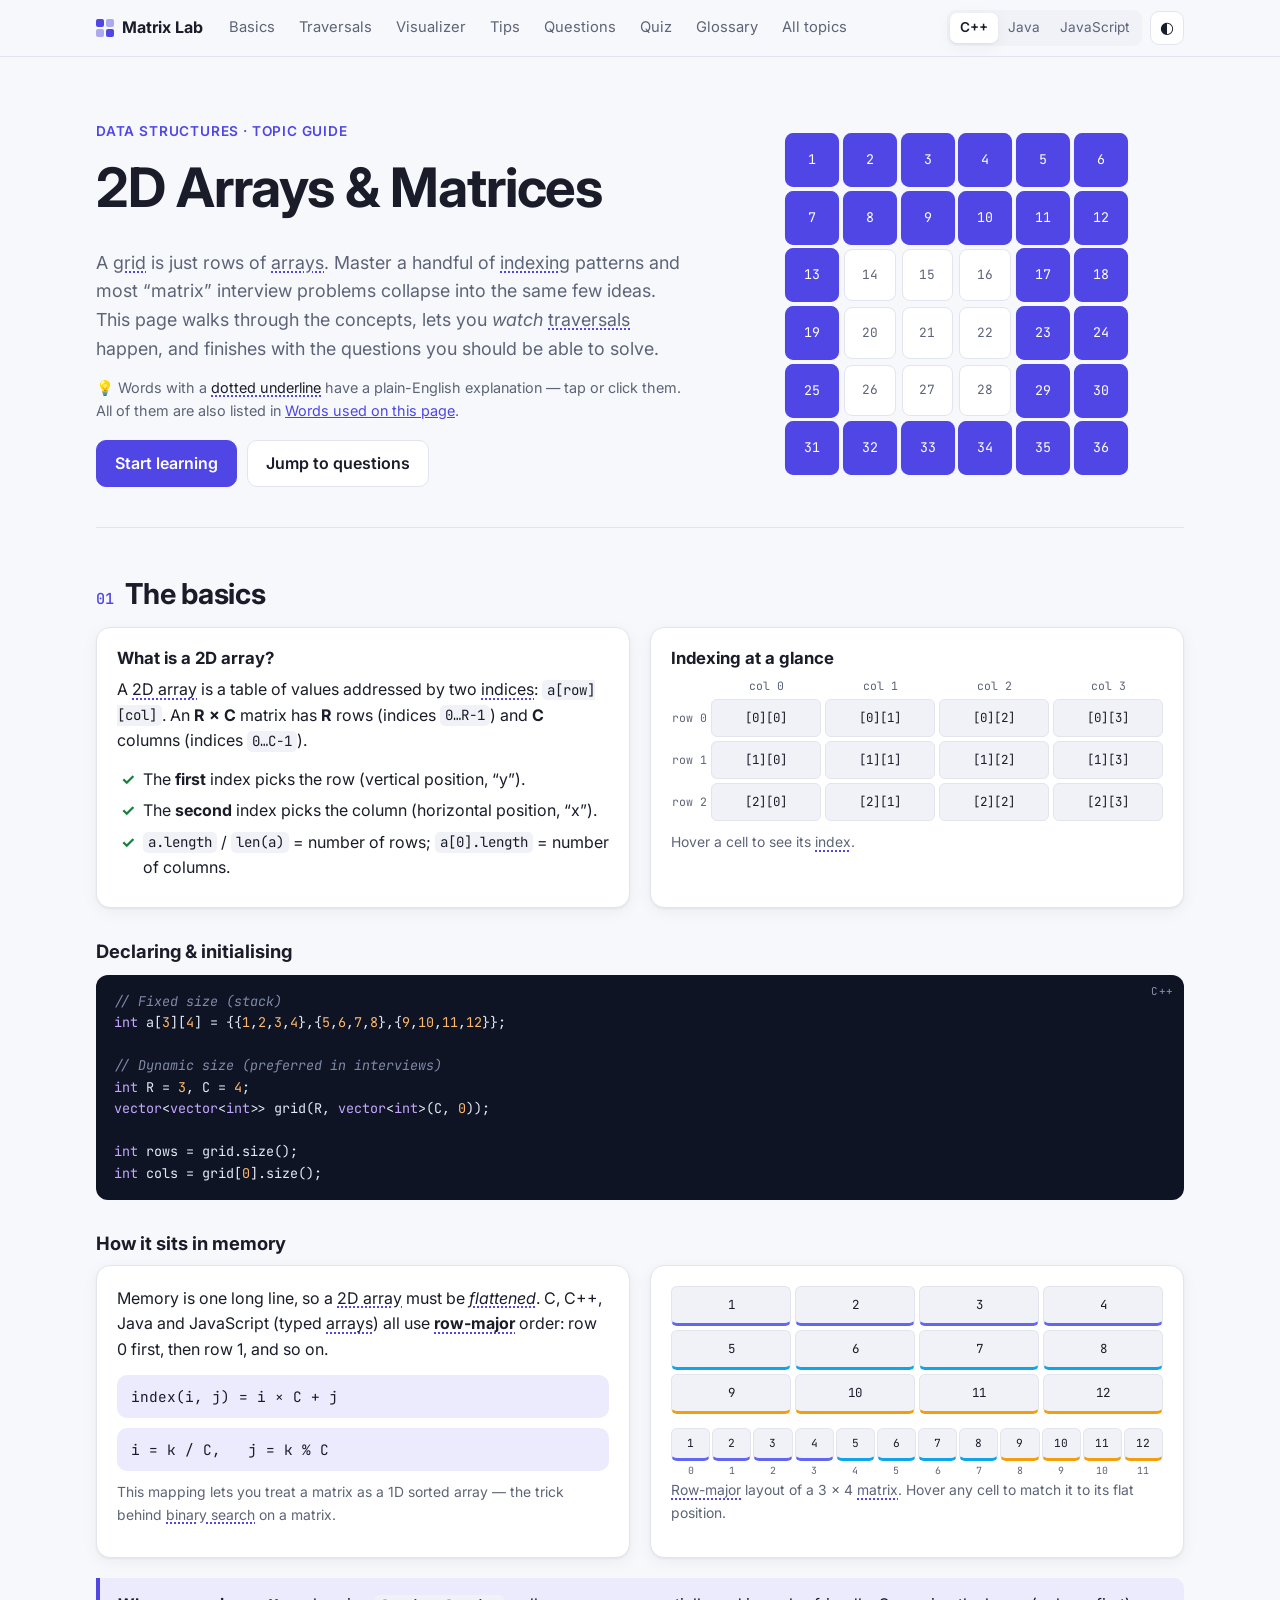
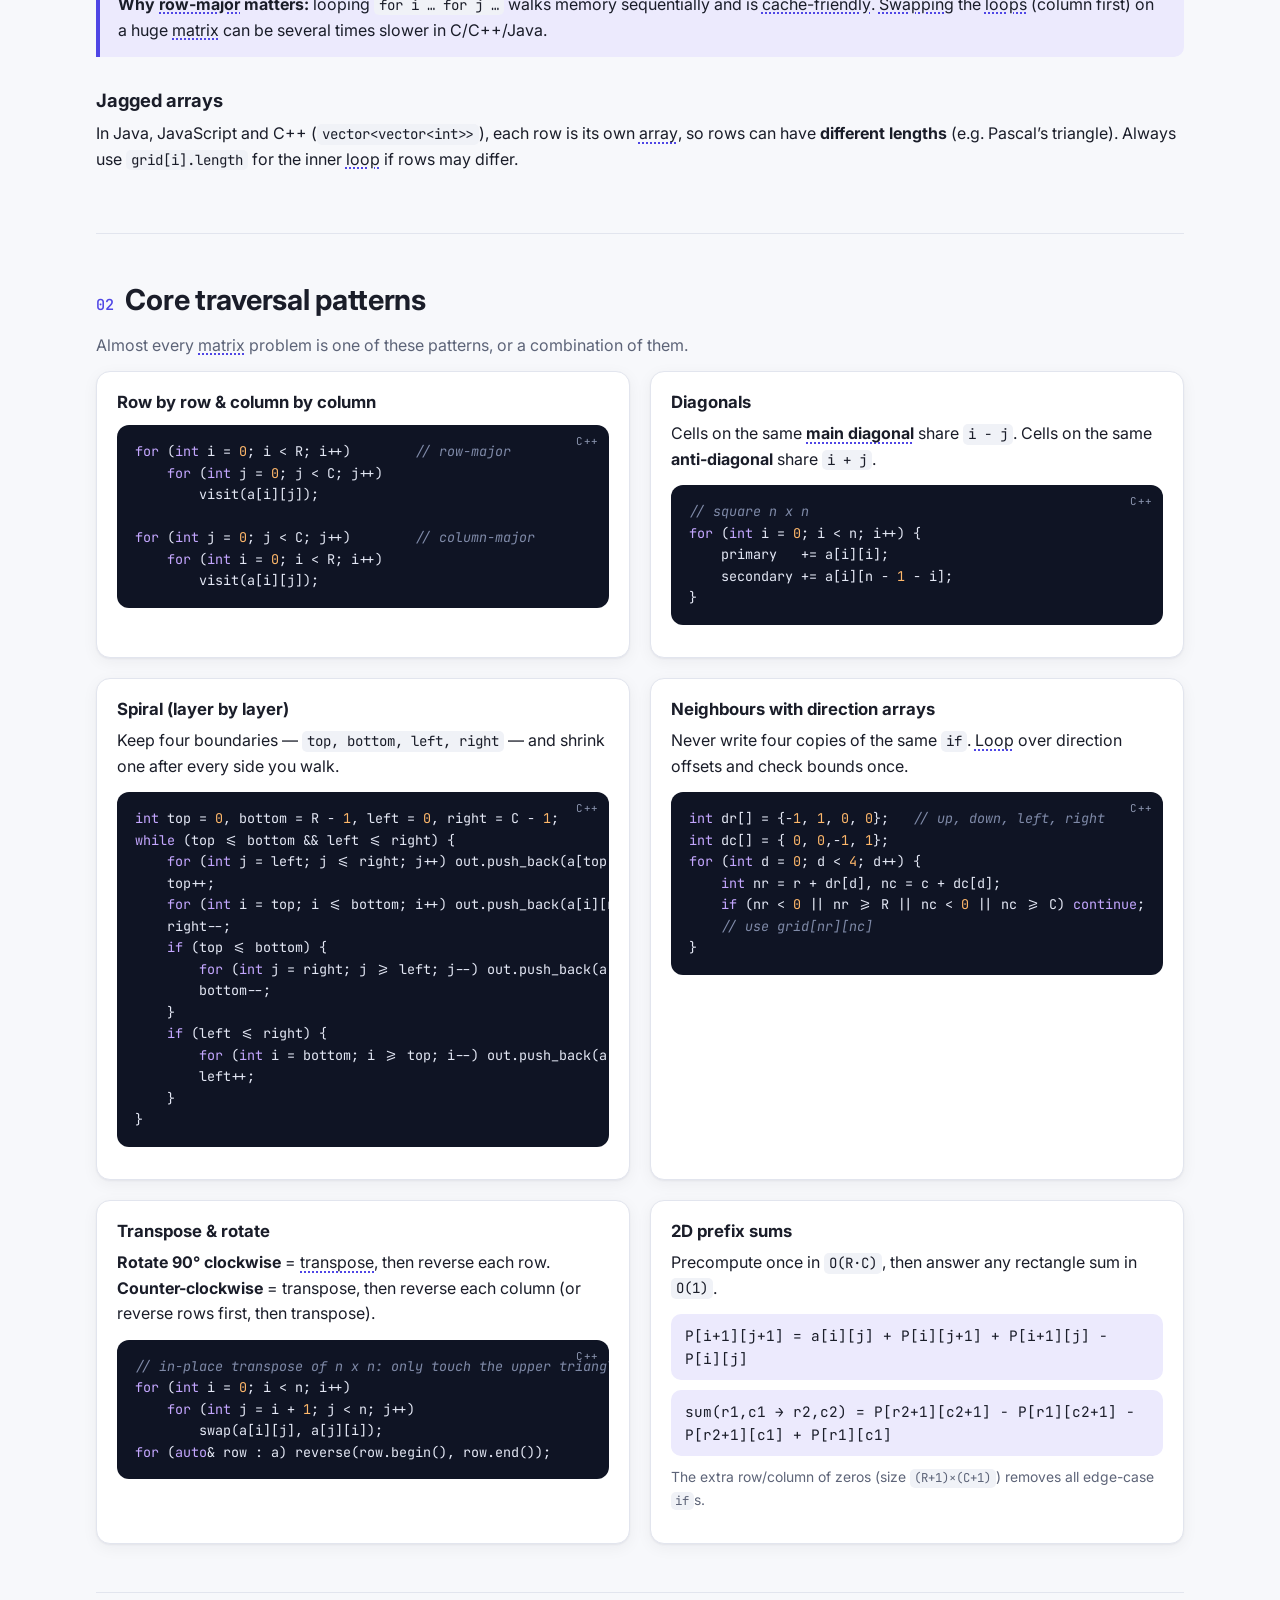
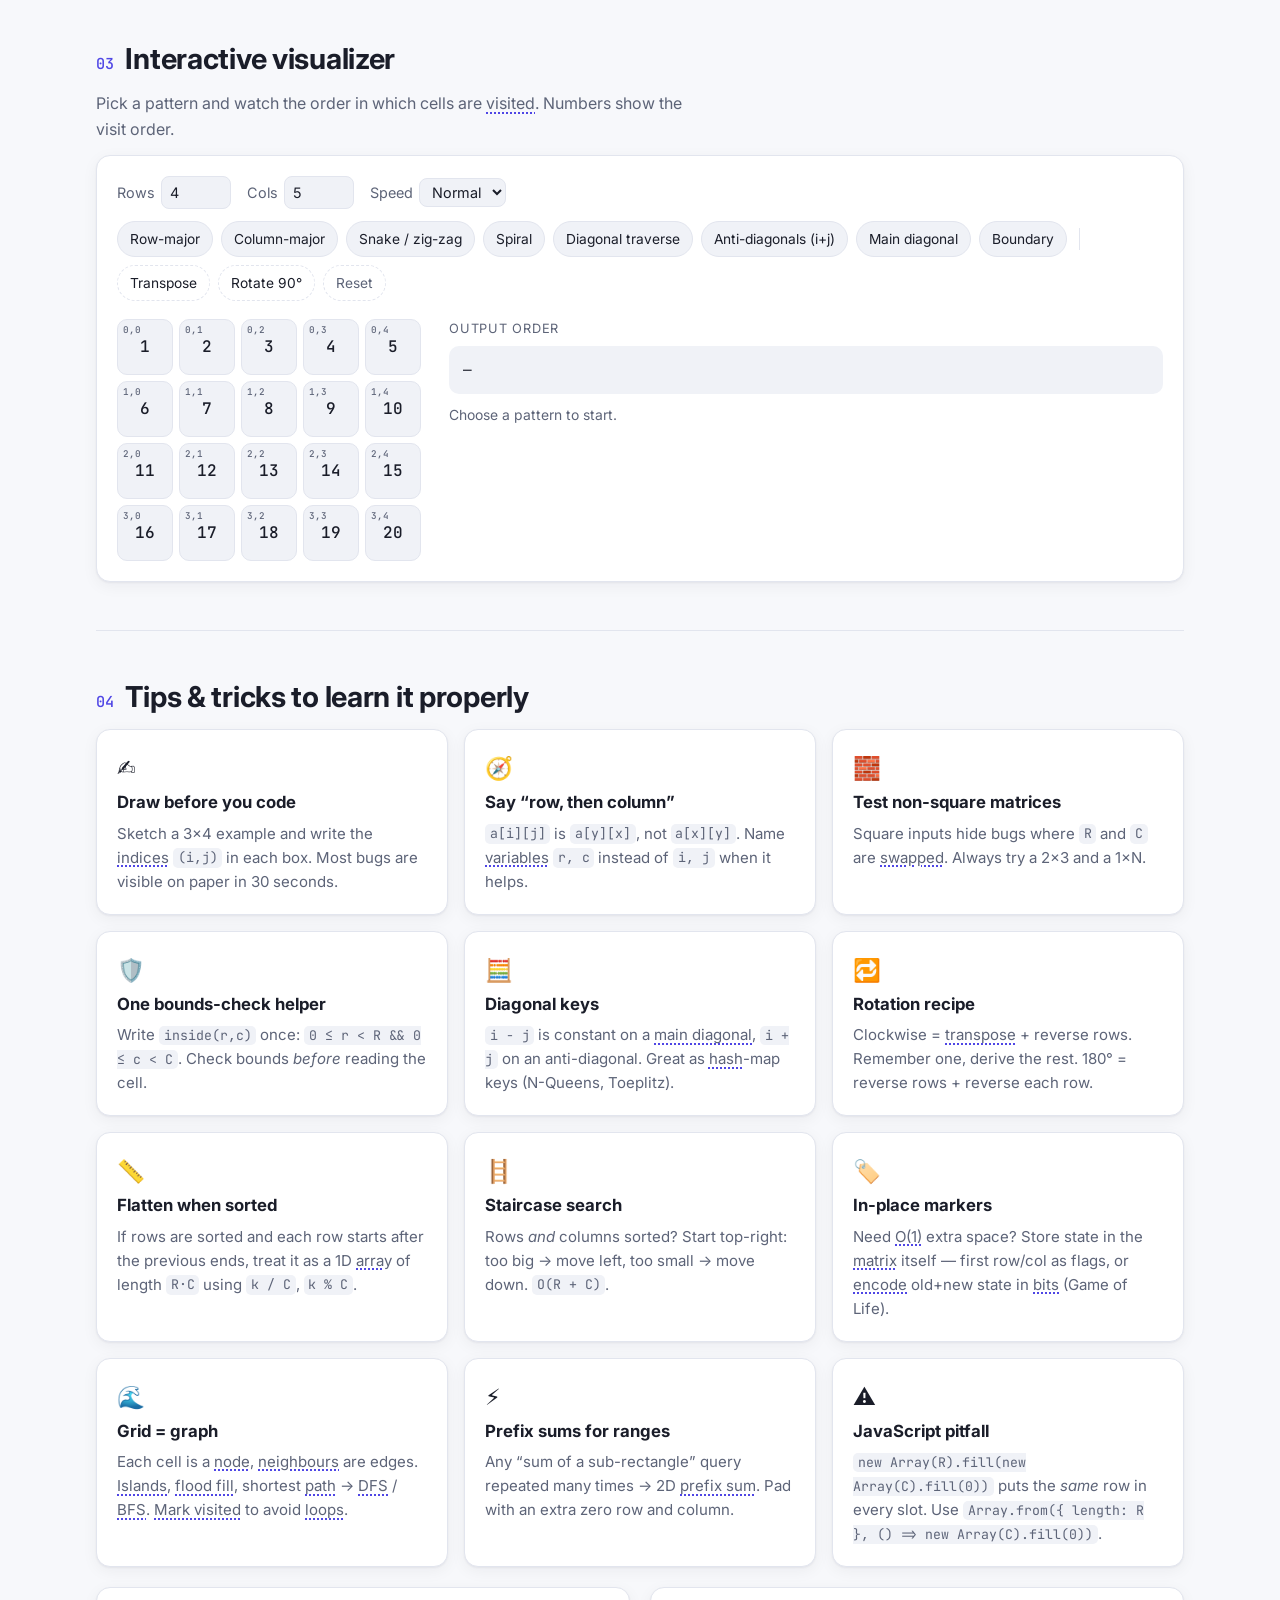
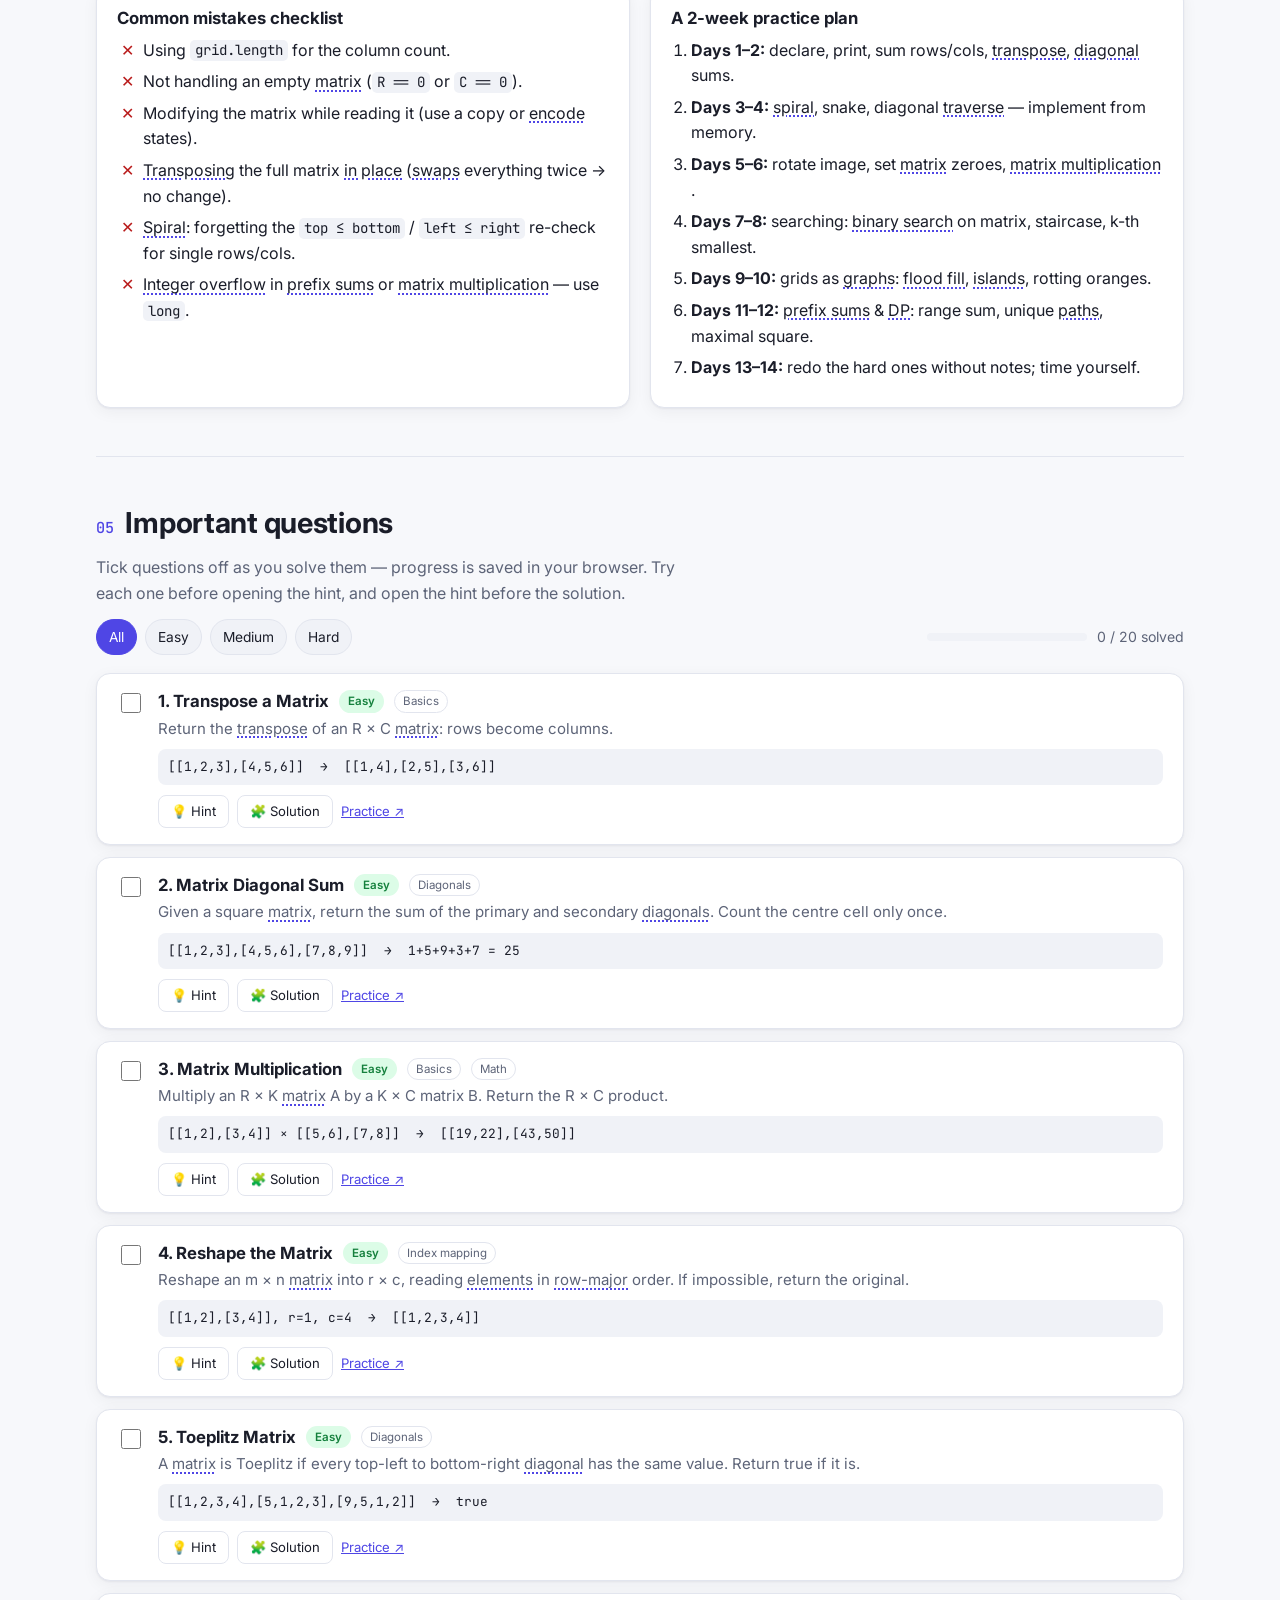
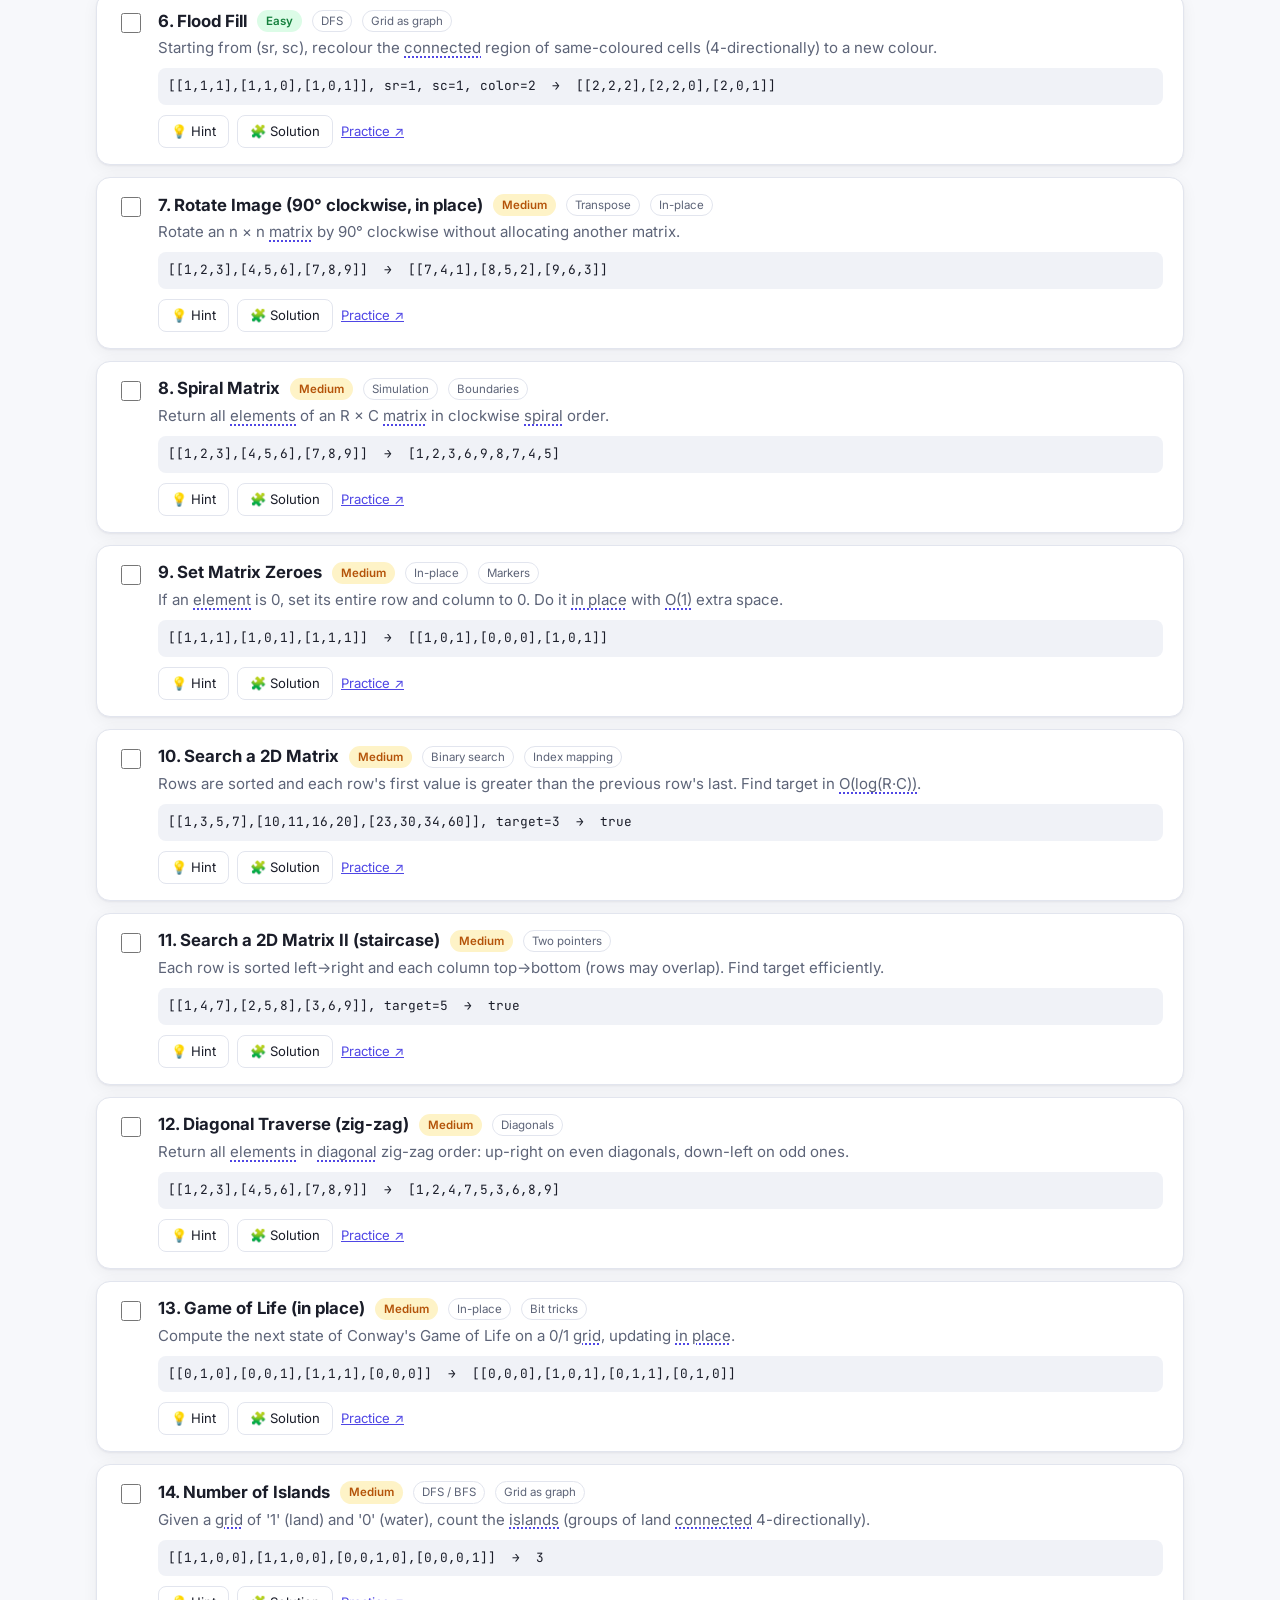
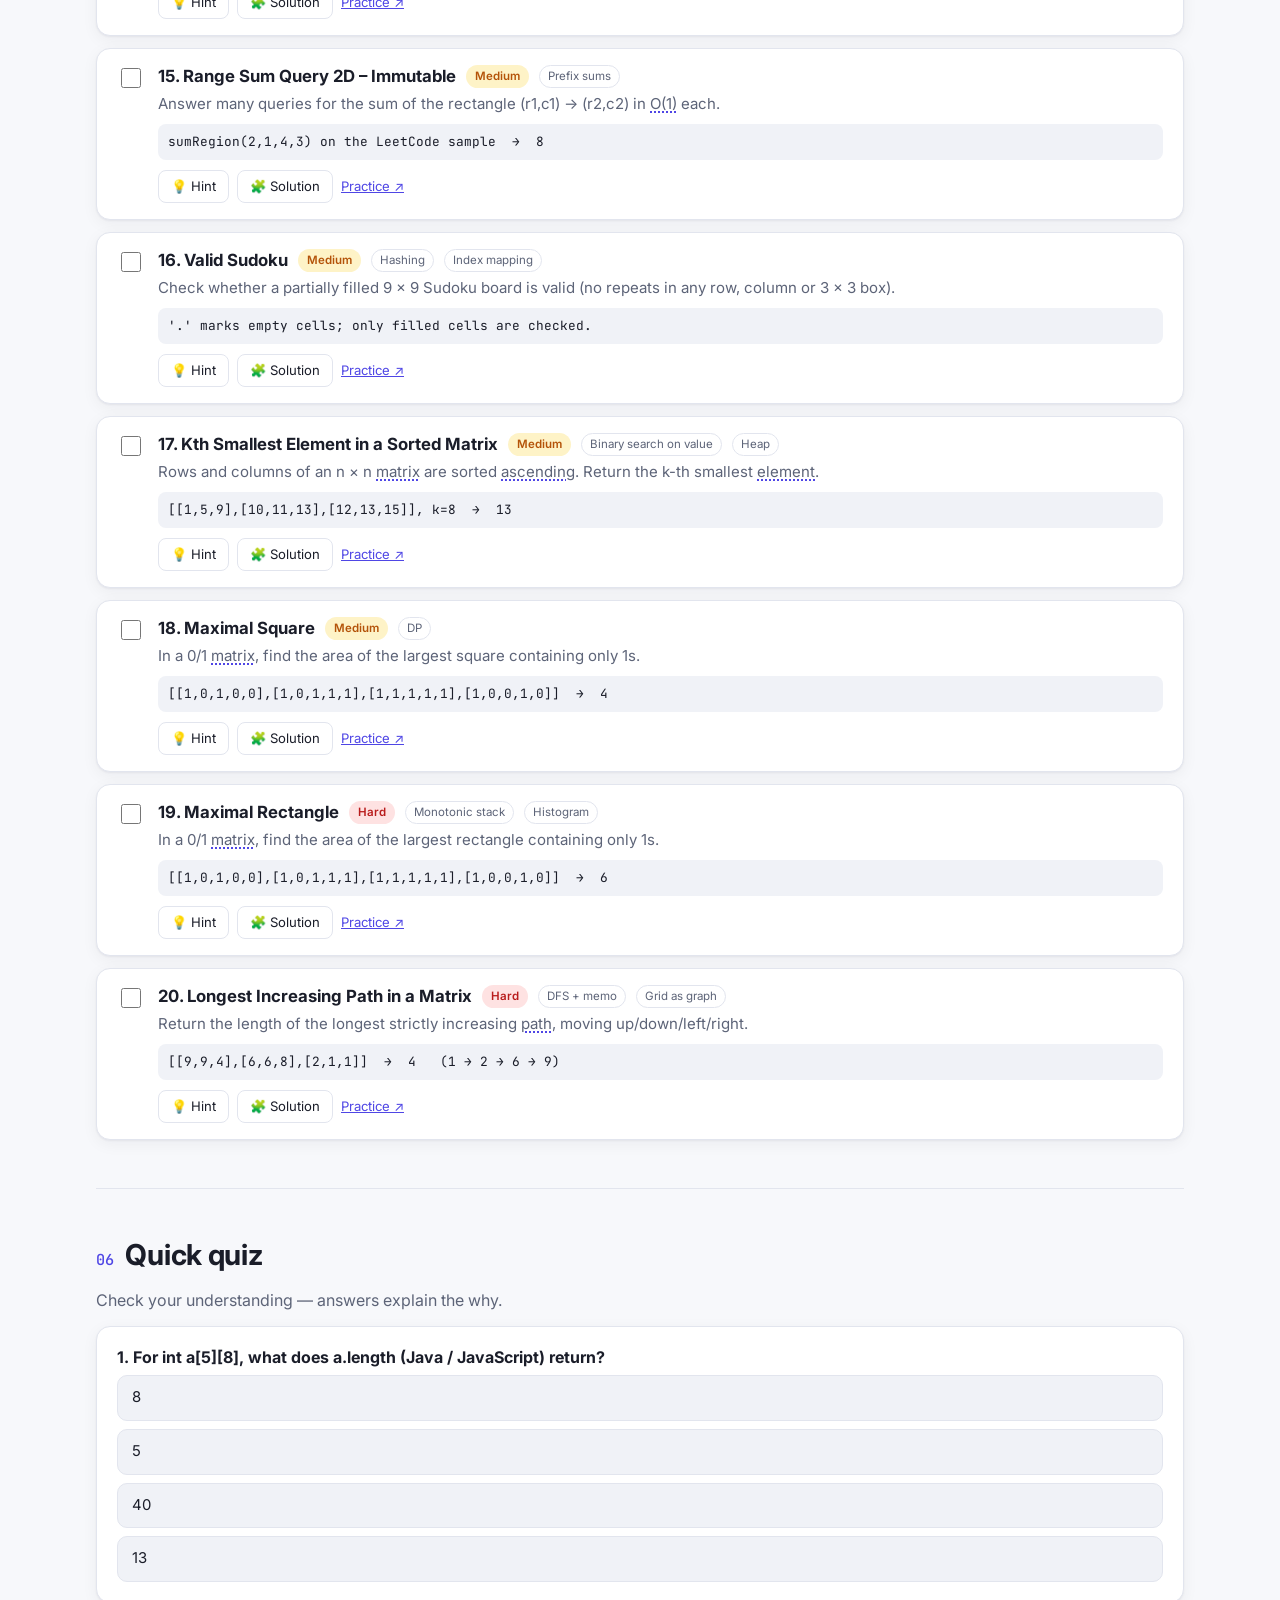
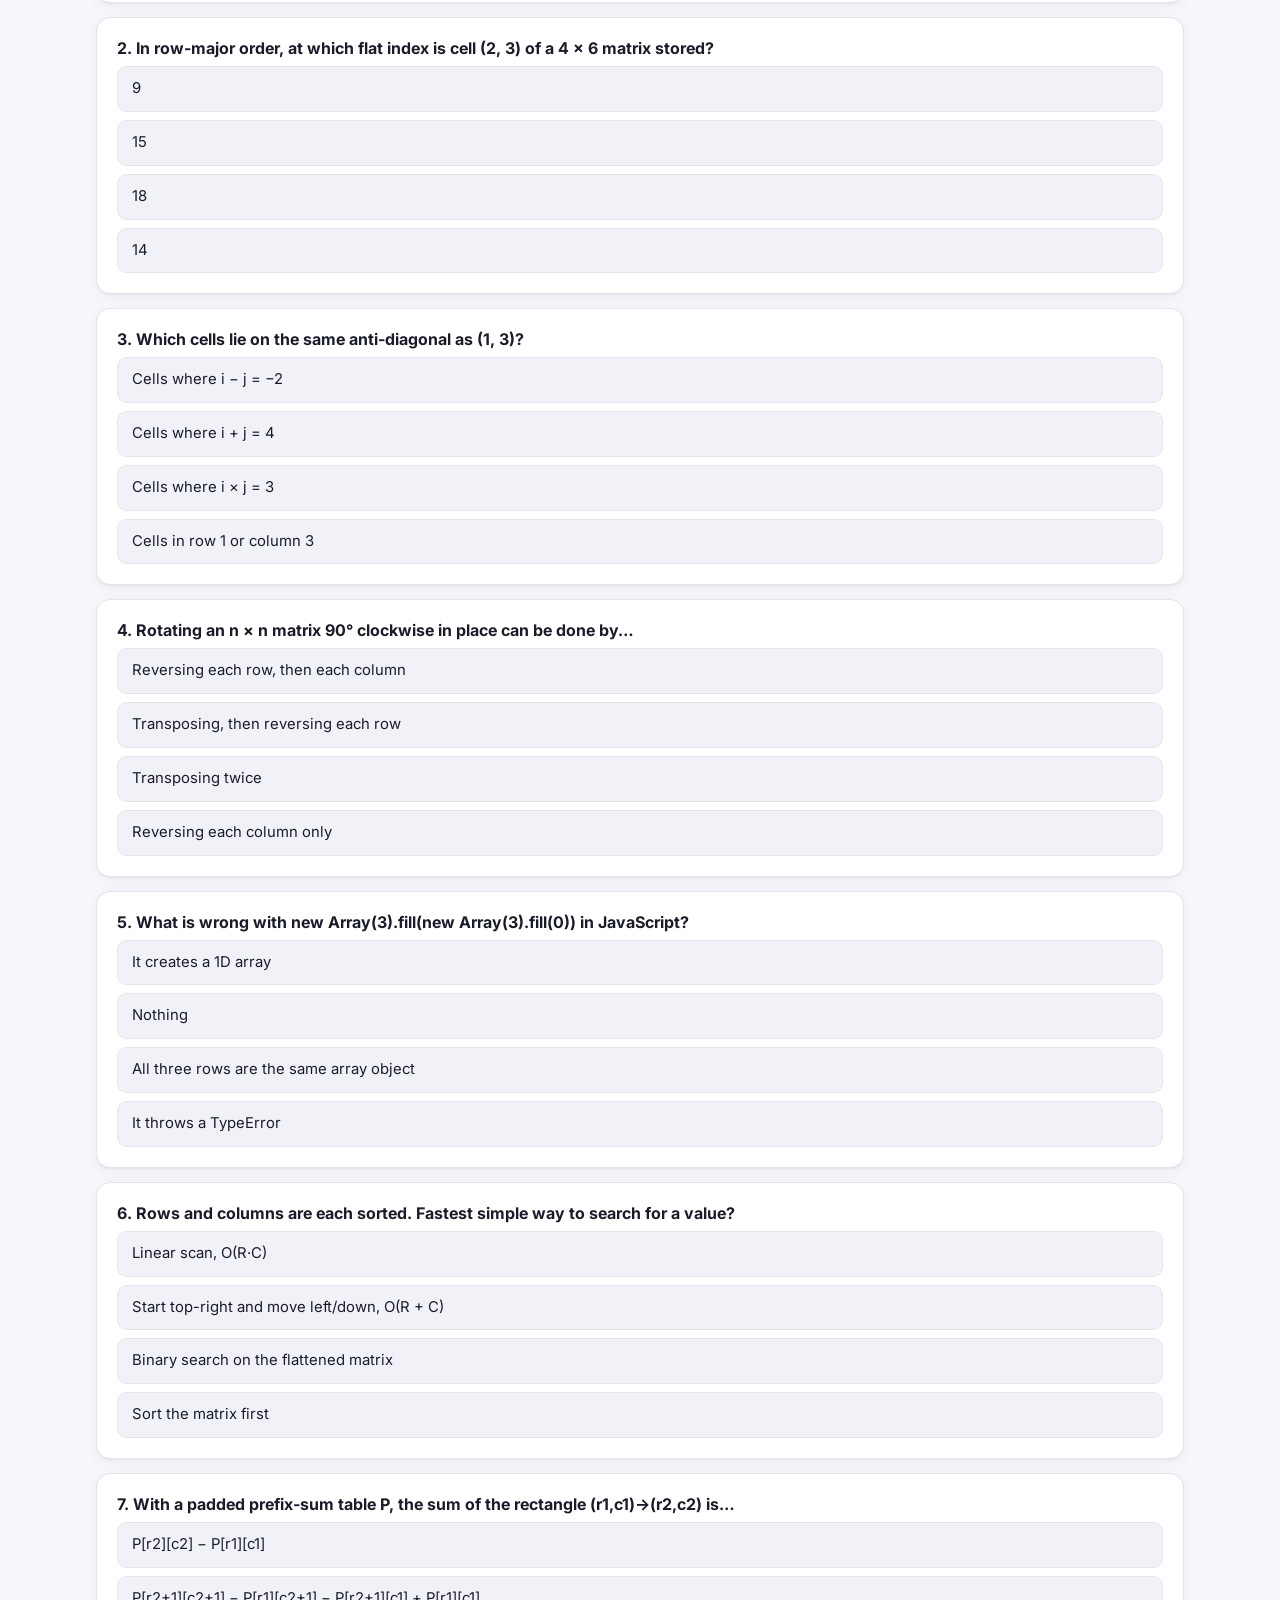
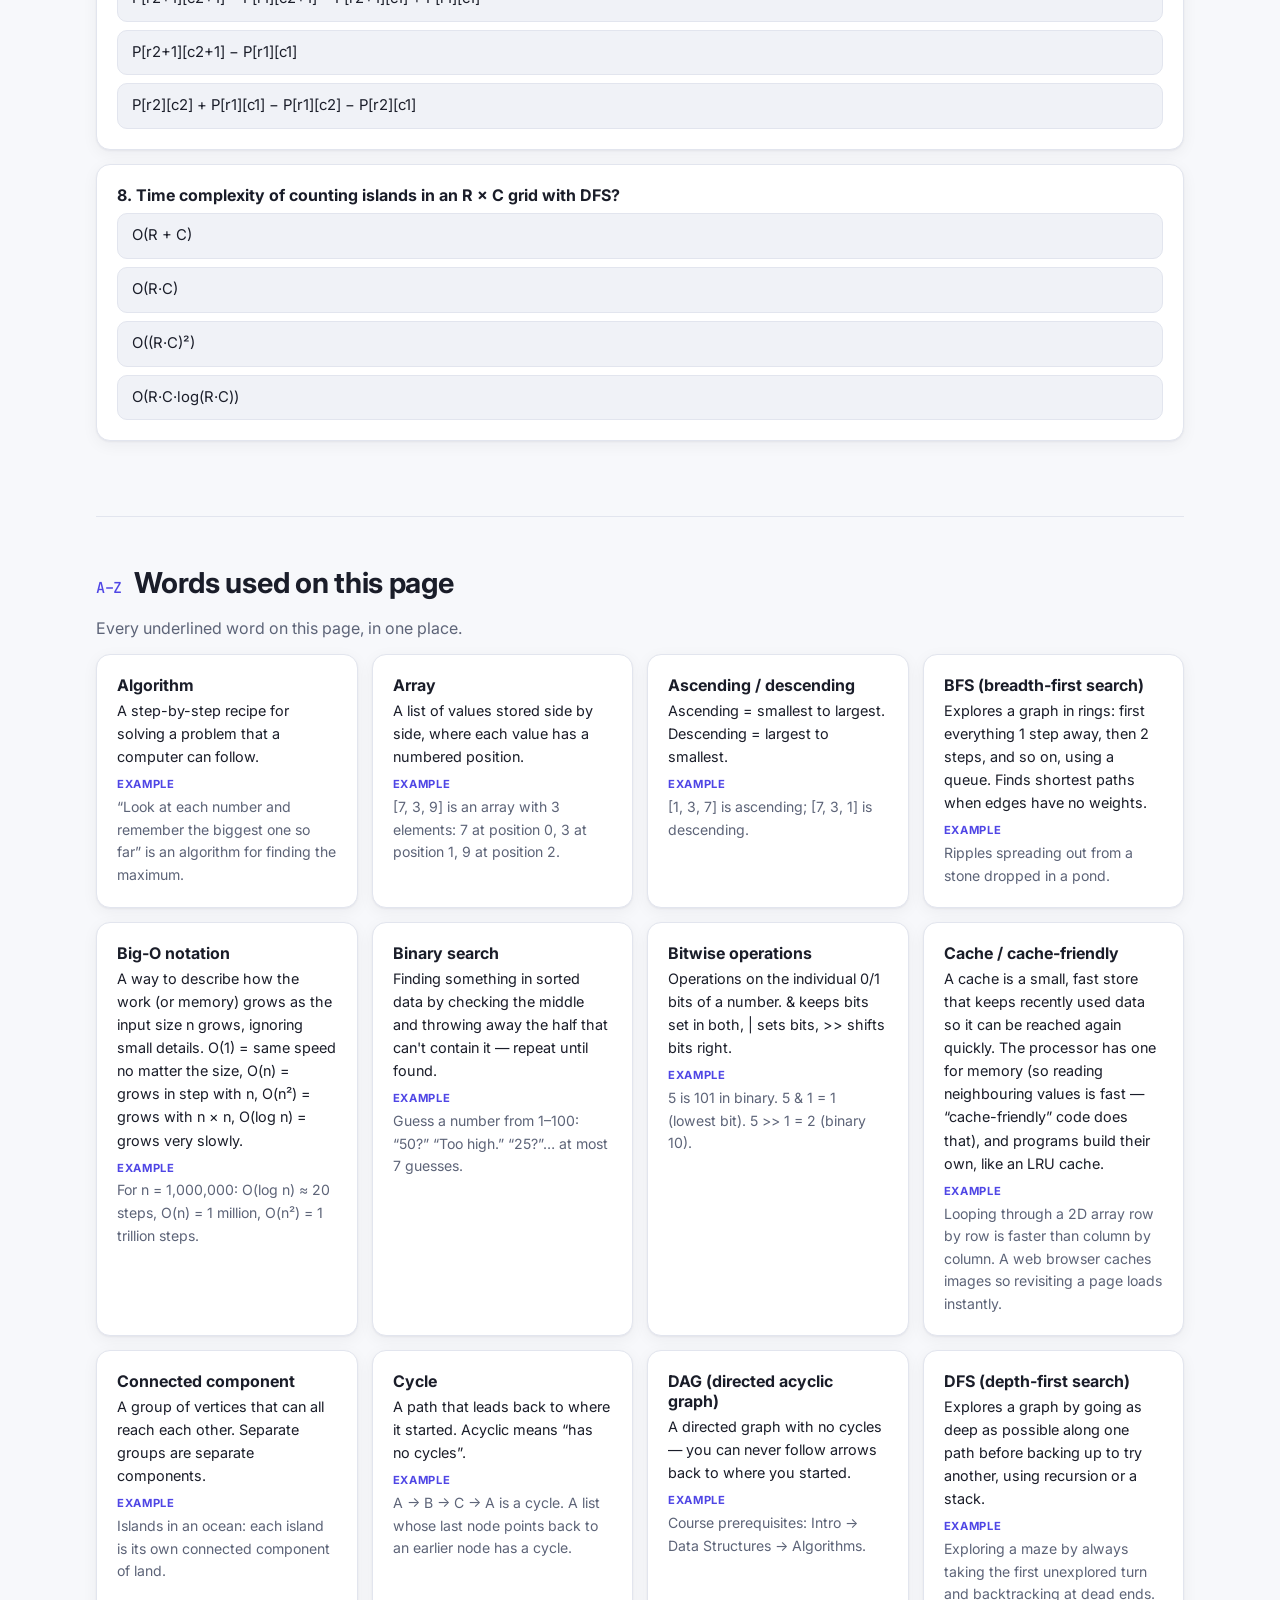
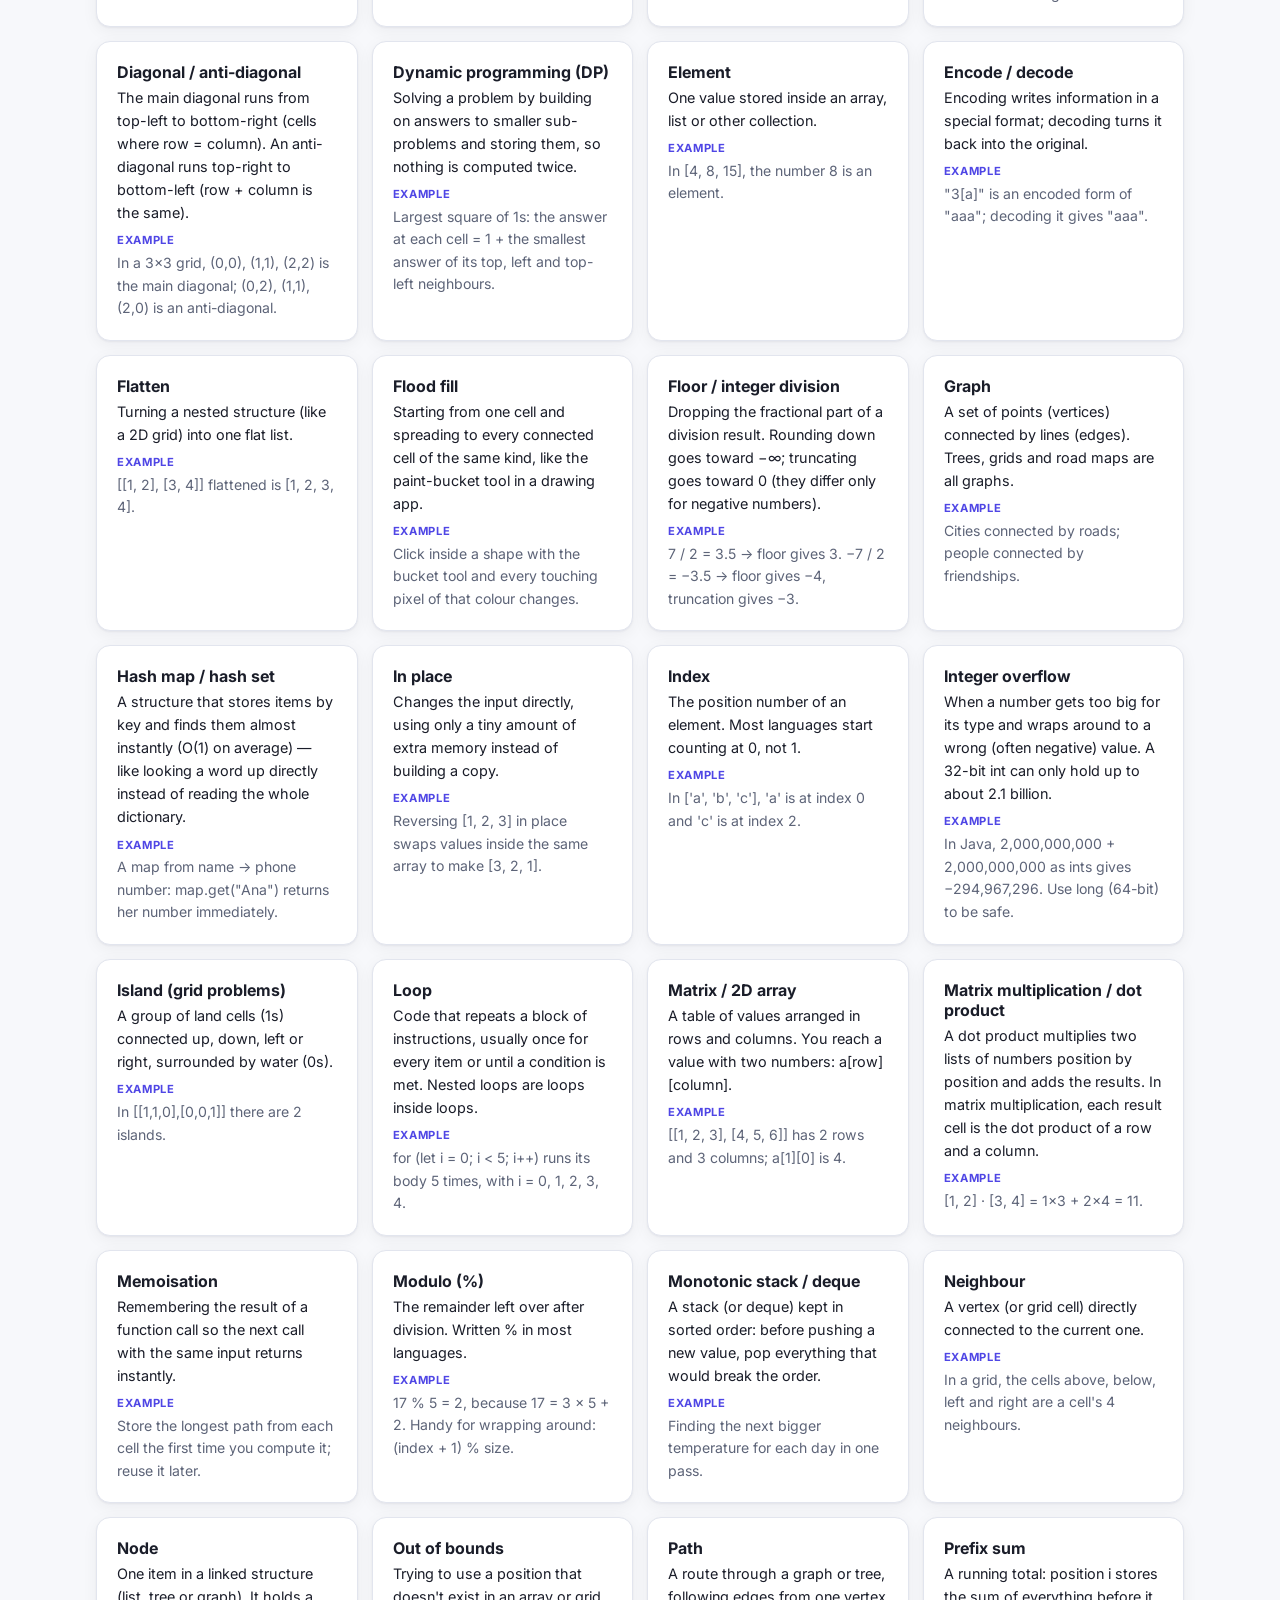
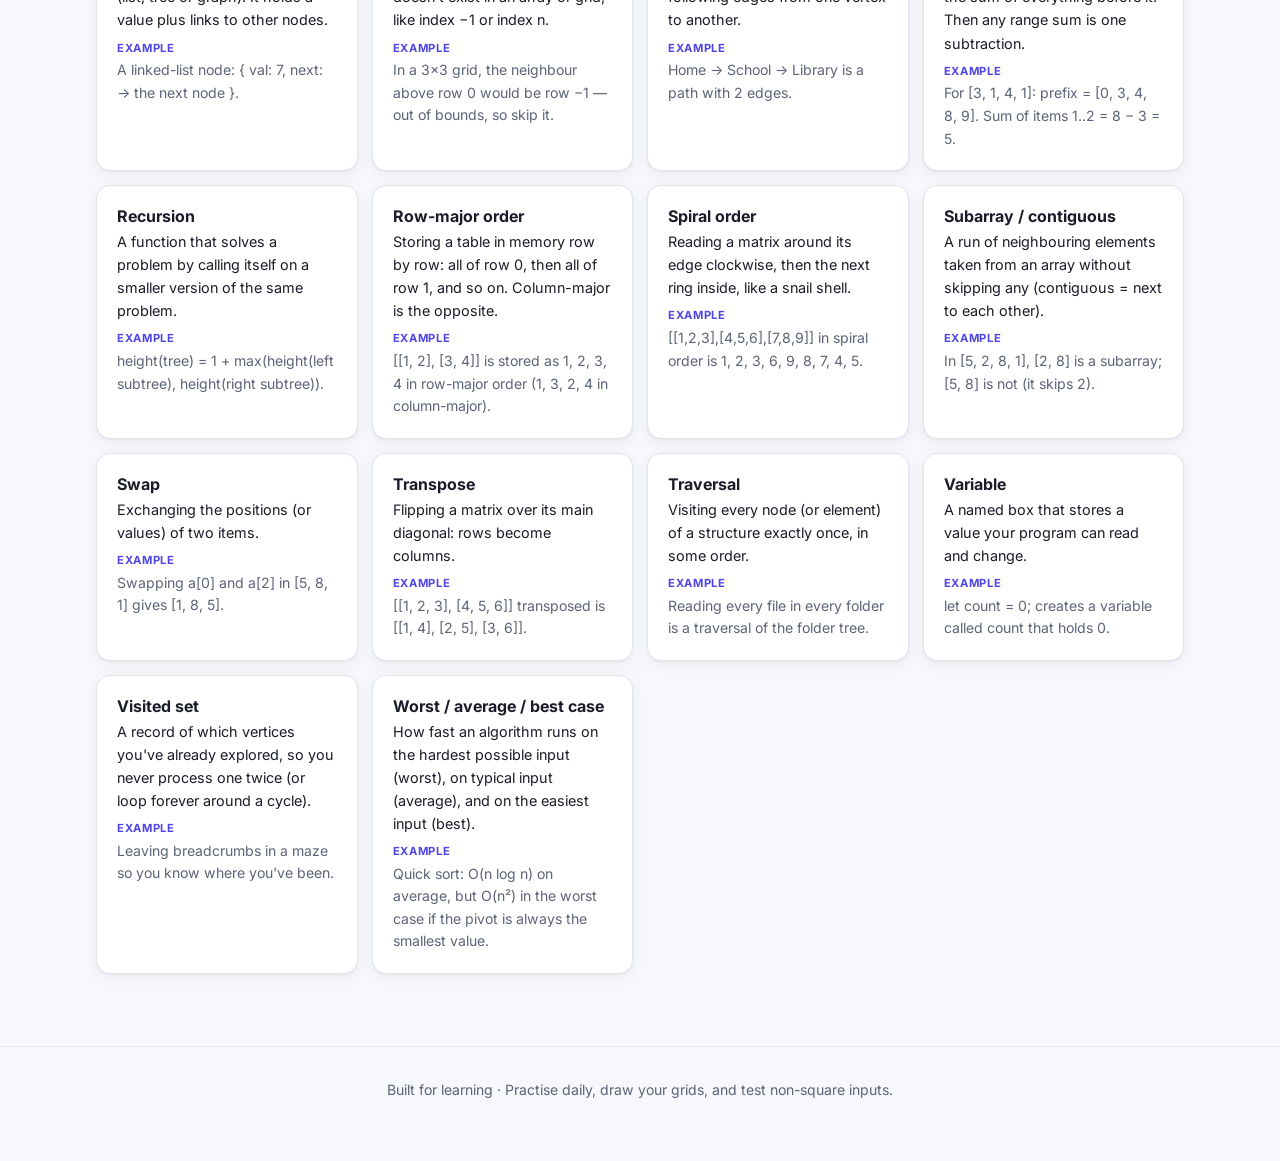
==== commit c067d1d9: "Add plain-English glossary popups to every page A shared glossary (shared/glossary.js, ~160 entries)" ====
--- a/2d-arrays/index.html
+++ b/2d-arrays/index.html
@@ -9,6 +9,7 @@
   <link rel="preconnect" href="https://fonts.gstatic.com" crossorigin>
   <link href="https://fonts.googleapis.com/css2?family=Inter:wght@400;500;600;700&family=JetBrains+Mono:wght@400;500&display=swap" rel="stylesheet">
   <link rel="stylesheet" href="styles.css">
+  <link rel="stylesheet" href="../shared/glossary.css">
 </head>
 <body>
   <header class="topbar">
@@ -445,5 +446,6 @@
 
   <script src="questions.js"></script>
   <script src="script.js"></script>
+  <script src="../shared/glossary.js"></script>
 </body>
 </html>
--- a/shared/glossary.css
+++ b/shared/glossary.css
@@ -0,0 +1,32 @@
+/* Shared glossary popups — uses each page's colour tokens. */
+.gl-term {
+  font: inherit; color: inherit; background: none; border: 0; padding: 0; margin: 0; cursor: help;
+  text-decoration: underline dotted; text-decoration-color: var(--accent); text-decoration-thickness: 1.5px;
+  text-underline-offset: 3px; display: inline; line-height: inherit; text-align: inherit;
+}
+.gl-term:hover, .gl-term:focus-visible { color: var(--accent); outline: none; text-decoration-style: solid; }
+.gl-term:focus-visible { box-shadow: 0 0 0 2px var(--accent-soft); border-radius: 3px; }
+
+.gl-pop {
+  position: absolute; z-index: 100; background: var(--surface); color: var(--text);
+  border: 1px solid var(--border); border-radius: 12px; padding: 14px 16px 12px;
+  box-shadow: 0 10px 30px rgba(10, 14, 30, .18), 0 2px 6px rgba(10, 14, 30, .08);
+  font-size: .92rem; line-height: 1.5;
+}
+.gl-pop[hidden] { display: none; }
+.gl-title { font-weight: 700; font-size: 1rem; margin: 0 26px 6px 0; }
+.gl-def { margin: 0 0 8px; }
+.gl-ex, .gl-item .gl-ex { margin: 0; color: var(--muted); font-size: .88rem; }
+.gl-ex span { display: block; font-size: .7rem; font-weight: 700; letter-spacing: .06em; text-transform: uppercase; color: var(--accent); margin-bottom: 2px; }
+.gl-close {
+  position: absolute; top: 6px; right: 8px; width: 28px; height: 28px; border: 0; border-radius: 8px;
+  background: none; color: var(--muted); font-size: 1.3rem; line-height: 1; cursor: pointer;
+}
+.gl-close:hover { background: var(--surface-2); color: var(--text); }
+
+.gl-hint { font-size: .9rem; color: var(--muted); margin-top: -2px; }
+.gl-sample { text-decoration: underline dotted; text-decoration-color: var(--accent); text-decoration-thickness: 1.5px; text-underline-offset: 3px; color: var(--text); }
+
+.gl-list { display: grid; grid-template-columns: repeat(auto-fill, minmax(260px, 1fr)); gap: 14px; }
+.gl-item h3 { font-size: 1rem; margin-bottom: 4px; }
+.gl-item p { font-size: .9rem; margin: 0 0 8px; }
